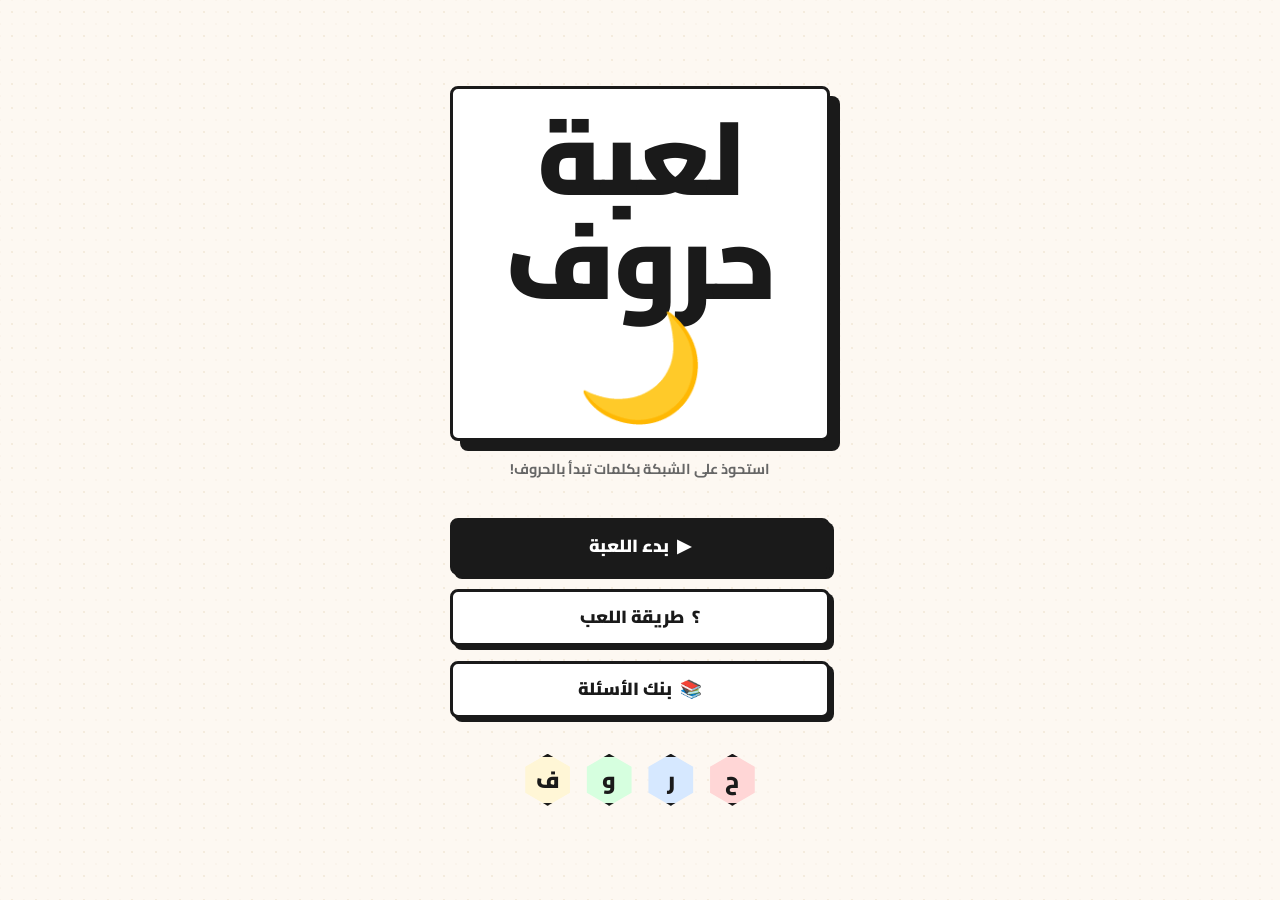
==== index.html @ b8ee198e "feat: Implement core hexagonal board game logic, UI, and styling with dynamic grid, themes, and time" ====
<!DOCTYPE html>
<html lang="ar" dir="rtl">

<head>
  <meta charset="UTF-8" />
  <meta name="viewport" content="width=device-width, initial-scale=1.0" />
  <title>لعبة حروف</title>
  <link rel="preconnect" href="https://fonts.googleapis.com" />
  <link rel="preconnect" href="https://fonts.gstatic.com" crossorigin />
  <link href="https://fonts.googleapis.com/css2?family=Cairo:wght@400;700;900&display=swap" rel="stylesheet" />
  <link rel="stylesheet" href="style.css" />
</head>

<body>

  <div id="view-menu" class="view active">
    <div class="menu-wrap">
      <div class="menu-logo-block">
        <h1 class="logo-title">لعبة<br>حروف 🌙</h1>
        <p class="logo-sub">استحوذ على الشبكة بكلمات تبدأ بالحروف!</p>
      </div>

      <nav class="menu-nav">
        <button class="btn btn--black btn--xl" onclick="showView('setup')">▶ &nbsp;بدء اللعبة</button>
        <button class="btn btn--white btn--xl" onclick="openModal('modal-howto')">؟ &nbsp;طريقة اللعب</button>
        <button class="btn btn--white btn--xl" onclick="showView('qbank')">📚 &nbsp;بنك الأسئلة</button>
      </nav>

      <div class="menu-deco" aria-hidden="true">
        <span class="deco-hex deco-hex--1">ح</span>
        <span class="deco-hex deco-hex--2">ر</span>
        <span class="deco-hex deco-hex--3">و</span>
        <span class="deco-hex deco-hex--4">ف</span>
      </div>
    </div>
  </div>

  <div id="view-setup" class="view">
    <div class="page-shell page-shell--narrow">
      <header class="page-hdr">
        <button class="btn btn--ghost btn--back" onclick="showView('menu')">← رجوع</button>
        <h2 class="page-hdr__title">إعدادات اللعبة</h2>
      </header>

      <div class="card">
        <p class="card__label">حجم الشبكة (العرض × الطول)</p>
        <div class="counter">
          <button class="counter__btn" onclick="changeGridSize(-1)">−</button>
          <output class="counter__val" id="grid-display">5 × 5</output>
          <button class="counter__btn" onclick="changeGridSize(1)">+</button>
        </div>
      </div>

      <div class="card">
        <p class="card__label">عدد الجولات</p>
        <div class="counter">
          <button class="counter__btn" onclick="changeRounds(-1)">−</button>
          <output class="counter__val" id="rounds-display">3</output>
          <button class="counter__btn" onclick="changeRounds(1)">+</button>
        </div>
      </div>

      <div class="card">
        <p class="card__label">وقت الإجابة للسؤال</p>
        <div class="timer-options">
          <button class="btn btn--white timer-btn" data-time="15" onclick="setTimer(15)">15ث</button>
          <button class="btn btn--black timer-btn selected" data-time="30" onclick="setTimer(30)">30ث</button>
          <button class="btn btn--white timer-btn" data-time="60" onclick="setTimer(60)">60ث</button>
          <button class="btn btn--white timer-btn" data-time="0" onclick="setTimer(0)">مفتوح</button>
        </div>
      </div>

      <div class="card">
        <p class="card__label">ألوان الفريقين</p>
        <div id="theme-options" class="theme-list"></div>
      </div>

      <div class="team-preview">
        <div class="team-preview__side">
          <div class="team-dot" id="prev-team1"></div>
          <span>الفريق الأول</span>
        </div>
        <span class="vs-chip">VS</span>
        <div class="team-preview__side">
          <span>الفريق الثاني</span>
          <div class="team-dot" id="prev-team2"></div>
        </div>
      </div>

      <button class="btn btn--black btn--xl btn--full" onclick="startGame()">🎮 &nbsp;بدء الجولة الأولى</button>
    </div>
  </div>

  <div id="view-board" class="view">
    <div class="topbar">
      <div class="score-block">
        <div class="score-dot" id="t1-dot"></div>
        <div class="score-info">
          <span class="score-label">الفريق الأول (أعلى/أسفل)</span>
          <span class="score-num" id="t1-score">0</span>
        </div>
      </div>

      <div class="round-center">
        <button class="btn btn--white btn--timer" id="board-timer-btn" onclick="toggleTimer()">⏱ 30ث</button>
        <span class="round-chip" id="round-badge">جولة 1 / 3</span>
        <button class="btn btn--next" id="next-round-btn" onclick="nextRound()">الجولة التالية ←</button>
      </div>

      <div class="score-block score-block--rev">
        <div class="score-info score-info--ltr">
          <span class="score-label">الفريق الثاني (يمين/يسار)</span>
          <span class="score-num" id="t2-score">0</span>
        </div>
        <div class="score-dot" id="t2-dot"></div>
      </div>
    </div>

    <div class="board-canvas">
      <svg id="hex-svg" class="hex-svg" xmlns="http://www.w3.org/2000/svg"></svg>
    </div>

    <div class="bottombar">
      <button class="btn btn--ghost btn--sm" onclick="confirmQuit()">✕ إنهاء اللعبة</button>
      <span class="neutral-chip" id="neutral-count">-- محايدة</span>
    </div>
  </div>

  <div id="view-qbank" class="view">
    <div class="page-shell">
      <header class="page-hdr">
        <button class="btn btn--ghost btn--back" onclick="showView('menu')">← رجوع</button>
        <h2 class="page-hdr__title">بنك الأسئلة</h2>
      </header>
      <div class="qbank-layout">
        <div class="letter-grid" id="letter-grid"></div>
        <div class="q-panel" id="q-panel">
          <div class="q-panel__empty">
            <span class="q-panel__icon">☝️</span>
            <p>اختر حرفًا لعرض الأسئلة</p>
          </div>
        </div>
      </div>
    </div>
  </div>

  <div id="modal-color" class="modal-backdrop" onclick="handleBackdrop(event,'modal-color')">
    <div class="modal-box modal-box--color">
      <button class="modal-close" onclick="closeModal('modal-color')">✕</button>
      <h3 class="modal-title" style="margin-bottom: 1rem;">اختر لون الخلية</h3>
      <div style="display: flex; flex-direction: column; gap: 0.8rem;">
        <button class="btn btn--full" id="btn-pick-t1"
          style="color: #fff; border: 3px solid #1A1A1A; box-shadow: 4px 4px 0px #1A1A1A;"
          onclick="setCellOwner(1)">الفريق الأول (عمودي)</button>
        <button class="btn btn--full" id="btn-pick-t2"
          style="color: #fff; border: 3px solid #1A1A1A; box-shadow: 4px 4px 0px #1A1A1A;"
          onclick="setCellOwner(2)">الفريق الثاني (أفقي)</button>
        <button class="btn btn--white btn--full" onclick="setCellOwner(0)">إلغاء التلوين (محايد)</button>
      </div>
    </div>
  </div>

  <div id="modal-howto" class="modal-backdrop" onclick="handleBackdrop(event,'modal-howto')">
    <div class="modal-box">
      <button class="modal-close" onclick="closeModal('modal-howto')">✕</button>
      <h3 class="modal-title">🎮 طريقة اللعب</h3>
      <ol class="howto-list">
        <li><span class="step-badge">١</span>
          <p>الفريق الأول يوصل الخلايا من أعلى لأسفل، والثاني من اليمين لليسار.</p>
        </li>
        <li><span class="step-badge">٢</span>
          <p>يختار الفريق خلية ويجيب على سؤال الحرف الخاص بها.</p>
        </li>
        <li><span class="step-badge">٣</span>
          <p>الإجابة الصحيحة تلوّن الخلية بلون الفريق.</p>
        </li>
        <li><span class="step-badge">٤</span>
          <p>أول فريق يكمل خطاً متصلاً يفوز بالجولة.</p>
        </li>
      </ol>
      <button class="btn btn--black btn--full" onclick="closeModal('modal-howto')">فهمت!</button>
    </div>
  </div>

  <div id="modal-win" class="modal-backdrop">
    <div class="modal-box modal-box--win">
      <h3 class="modal-title">🏁 انتهت اللعبة!</h3>
      <div id="win-content" class="win-content"></div>
      <button class="btn btn--black btn--full" onclick="closeModal('modal-win'); showView('menu')">العودة للقائمة
        الرئيسية</button>
    </div>
  </div>

  <script src="script.js"></script>
</body>

</html>
---- style.css ----
@import url('https://fonts.googleapis.com/css2?family=Cairo:wght@400;700;900&display=swap');

* {
  box-sizing: border-box;
  margin: 0;
  padding: 0;
}

:root {
  --bg: #FDF8F2;
  --ink: #1A1A1A;
  --white: #FFFFFF;
  --border: 3px solid #1A1A1A;
  --shadow: 4px 4px 0px #1A1A1A;
  --shadow-s: 3px 3px 0px #1A1A1A;
  --radius: 8px;
  --font: 'Cairo', 'Arial', sans-serif;
  --team1: #E63946;
  --team2: #4A90D9;
}

body {
  background-color: var(--bg);
  background-image: radial-gradient(circle, rgba(180, 140, 60, 0.08) 1px, transparent 1px), radial-gradient(circle, rgba(180, 140, 60, 0.04) 1px, transparent 1px);
  background-size: 24px 24px, 12px 12px;
  background-position: 0 0, 6px 6px;
  font-family: var(--font);
  color: var(--ink);
  direction: rtl;
  min-height: 100vh;
  overflow-x: hidden;
}

.view {
  display: none;
}

.view.active {
  display: flex;
  flex-direction: column;
  min-height: 100vh;
  animation: viewFadeIn 0.22s ease;
}

#view-board.active {
  height: 100vh;
  min-height: unset;
  overflow: hidden;
}

@keyframes viewFadeIn {
  from {
    opacity: 0;
    transform: translateY(10px);
  }

  to {
    opacity: 1;
    transform: translateY(0);
  }
}

#view-menu {
  align-items: center;
  justify-content: center;
  padding: 2.5rem 1.5rem 3rem;
  background-image: radial-gradient(circle, rgba(26, 26, 26, 0.12) 1.5px, transparent 1.5px);
}

.menu-wrap {
  display: flex;
  flex-direction: column;
  align-items: center;
  gap: 2.25rem;
  width: 100%;
  max-width: 380px;
}

.logo-title {
  font-size: clamp(4.5rem, 14vw, 6.5rem);
  font-weight: 900;
  line-height: 1;
  letter-spacing: -2px;
  text-align: center;
  background: var(--white);
  border: var(--border);
  box-shadow: 10px 10px 0px var(--ink);
  display: inline-block;
  padding: 0.15em 0.5em 0.2em;
  border-radius: var(--radius);
}

.logo-sub {
  margin-top: 0.9rem;
  font-size: 0.9rem;
  font-weight: 700;
  color: #666;
  text-align: center;
}

.menu-nav {
  display: flex;
  flex-direction: column;
  gap: 0.9rem;
  width: 100%;
}

.menu-deco {
  display: flex;
  gap: 0.6rem;
}

.deco-hex {
  width: 52px;
  height: 52px;
  display: flex;
  align-items: center;
  justify-content: center;
  font-size: 1.4rem;
  font-weight: 900;
  border: var(--border);
  box-shadow: var(--shadow-s);
  clip-path: polygon(50% 0%, 93% 25%, 93% 75%, 50% 100%, 7% 75%, 7% 25%);
  transition: transform 0.15s ease;
}

.deco-hex--1 {
  background: #FFD6D6;
}

.deco-hex--2 {
  background: #D6E8FF;
}

.deco-hex--3 {
  background: #D6FFDF;
}

.deco-hex--4 {
  background: #FFF6D6;
}

.btn {
  display: inline-flex;
  align-items: center;
  justify-content: center;
  gap: 0.4rem;
  font-family: var(--font);
  font-weight: 900;
  font-size: 1.05rem;
  border: var(--border);
  border-radius: var(--radius);
  padding: 0.7em 1.4em;
  cursor: pointer;
  text-align: center;
  transition: transform 0.07s ease, box-shadow 0.07s ease;
  white-space: nowrap;
  line-height: 1.3;
}

.btn:active {
  transform: translate(3px, 3px) !important;
  box-shadow: 1px 1px 0px var(--ink) !important;
}

.btn--black {
  background: var(--ink);
  color: var(--white);
  box-shadow: var(--shadow);
}

.btn--black:hover {
  transform: translate(-2px, -2px);
  box-shadow: 6px 6px 0px var(--ink);
}

.btn--white {
  background: var(--white);
  color: var(--ink);
  box-shadow: var(--shadow);
}

.btn--white:hover {
  transform: translate(-2px, -2px);
  box-shadow: 6px 6px 0px var(--ink);
}

.btn--ghost {
  background: transparent;
  color: #777;
  border-color: #ccc;
  box-shadow: none;
}

.btn--back {
  padding: 0.4em 0.85em;
  font-size: 0.9rem;
}

.btn--sm {
  font-size: 0.85rem;
  padding: 0.45em 0.9em;
}

.btn--xl {
  font-size: 1.1rem;
  padding: 0.8em 1.6em;
  width: 100%;
}

.btn--full {
  width: 100%;
}

.btn--next {
  background: var(--ink);
  color: var(--white);
  border: var(--border);
  box-shadow: var(--shadow-s);
  font-family: var(--font);
  font-weight: 900;
  font-size: 0.8rem;
  padding: 0.35em 0.85em;
  border-radius: 6px;
  cursor: pointer;
  transition: transform 0.07s ease, box-shadow 0.07s ease;
}

.btn--timer {
  font-size: 0.8rem;
  padding: 0.35em 0.85em;
  border-radius: 6px;
  box-shadow: var(--shadow-s);
  transition: background 0.3s, color 0.3s;
}

/* تأثيرات المؤقت عند اقتراب انتهاء الوقت */
@keyframes timerUrgent {
  0% {
    background: var(--team1);
    color: var(--white);
    transform: scale(1);
  }

  50% {
    background: var(--white);
    color: var(--team1);
    transform: scale(1.05);
  }

  100% {
    background: var(--team1);
    color: var(--white);
    transform: scale(1);
  }
}

.timer-urgent {
  animation: timerUrgent 0.8s infinite;
  border-color: var(--team1);
}

#view-setup {
  align-items: center;
  justify-content: center;
  padding: 2rem 1.25rem;
}

.page-shell {
  width: 100%;
  max-width: 860px;
  padding: 1.5rem;
  display: flex;
  flex-direction: column;
  gap: 1.5rem;
}

.page-shell--narrow {
  max-width: 480px;
}

.page-hdr {
  display: flex;
  align-items: center;
  gap: 0.85rem;
}

.page-hdr__title {
  font-size: 1.7rem;
  font-weight: 900;
}

.card {
  background: var(--white);
  border: var(--border);
  box-shadow: var(--shadow);
  border-radius: var(--radius);
  padding: 1.25rem 1.5rem;
  display: flex;
  flex-direction: column;
  gap: 1rem;
}

.card__label {
  font-size: 0.9rem;
  font-weight: 900;
  color: #555;
}

.counter {
  display: flex;
  align-items: center;
  justify-content: space-between;
  gap: 1rem;
}

.counter__btn {
  width: 46px;
  height: 46px;
  background: var(--bg);
  border: var(--border);
  box-shadow: var(--shadow-s);
  border-radius: var(--radius);
  font-size: 1.6rem;
  font-weight: 900;
  font-family: var(--font);
  cursor: pointer;
  display: flex;
  align-items: center;
  justify-content: center;
  transition: transform 0.07s, box-shadow 0.07s;
}

.counter__val {
  font-size: 2.2rem;
  font-weight: 900;
  text-align: center;
  border: var(--border);
  background: var(--bg);
  border-radius: 6px;
  padding: 0 0.4em;
  width: 120px;
}

.timer-options {
  display: flex;
  gap: 0.5rem;
  justify-content: space-between;
}

.timer-options .btn {
  flex: 1;
  padding: 0.5em 0;
  font-size: 0.95rem;
}

.theme-list {
  display: flex;
  flex-direction: column;
  gap: 0.6rem;
}

.theme-btn {
  display: flex;
  align-items: center;
  gap: 0.65rem;
  padding: 0.7em 1em;
  background: var(--bg);
  border: var(--border);
  box-shadow: var(--shadow-s);
  border-radius: var(--radius);
  cursor: pointer;
  font-family: var(--font);
  font-weight: 700;
  text-align: right;
  width: 100%;
  transition: transform 0.07s, box-shadow 0.07s;
}

.theme-btn.selected {
  background: var(--ink);
  color: var(--white);
  transform: none;
}

.theme-btn.selected .theme-swatch {
  border-color: rgba(255, 255, 255, 0.4);
}

.theme-swatch {
  width: 20px;
  height: 20px;
  border-radius: 50%;
  border: 2.5px solid var(--ink);
  flex-shrink: 0;
}

.theme-label {
  flex: 1;
}

.team-preview {
  display: flex;
  align-items: center;
  justify-content: center;
  gap: 1rem;
  padding: 1rem 1.25rem;
  background: var(--white);
  border: var(--border);
  box-shadow: var(--shadow);
  border-radius: var(--radius);
  font-weight: 700;
}

.team-preview__side {
  display: flex;
  align-items: center;
  gap: 0.6rem;
}

.team-dot {
  width: 30px;
  height: 30px;
  border-radius: 50%;
  border: var(--border);
  background: var(--team1);
}

.vs-chip {
  font-weight: 900;
  background: var(--ink);
  color: var(--white);
  padding: 0.2em 0.55em;
  border-radius: 6px;
}

.topbar {
  display: flex;
  align-items: center;
  justify-content: space-between;
  padding: 0.6rem 1rem;
  background: var(--white);
  border-bottom: var(--border);
  gap: 0.5rem;
  flex-shrink: 0;
}

.score-block {
  display: flex;
  align-items: center;
  gap: 0.55rem;
  flex: 1;
}

.score-block--rev {
  flex-direction: row-reverse;
}

.score-dot {
  width: 26px;
  height: 26px;
  border-radius: 50%;
  border: var(--border);
  background: var(--team1);
}

.score-info {
  display: flex;
  flex-direction: column;
  line-height: 1.1;
}

.score-info--ltr {
  align-items: flex-start;
}

.score-label {
  font-size: 0.65rem;
  font-weight: 700;
  color: #888;
  white-space: nowrap;
}

.score-num {
  font-size: 1.6rem;
  font-weight: 900;
}

.round-center {
  display: flex;
  align-items: center;
  gap: 0.5rem;
}

.round-chip {
  background: var(--ink);
  color: var(--white);
  font-weight: 900;
  font-size: 0.8rem;
  padding: 0.2em 0.85em;
  border-radius: 20px;
}

.board-canvas {
  flex: 1;
  min-height: 0;
  display: flex;
  align-items: center;
  justify-content: center;
  padding: 1.25rem;
  overflow: hidden;
}

.hex-svg {
  max-width: 100%;
  max-height: 100%;
  display: block;
  overflow: visible;
  border: 4px solid var(--ink);
  box-shadow: 10px 10px 0px var(--ink);
  border-radius: 12px;
  background: var(--white);
  object-fit: contain;
}

.bg-t1 {
  fill: var(--team1);
  transition: fill 0.3s;
}

.bg-t2 {
  fill: var(--team2);
  transition: fill 0.3s;
}

.hex-cell {
  cursor: pointer;
}

.hex-shadow {
  fill: var(--ink);
}

.hex-face {
  fill: var(--white);
  stroke: var(--ink);
  stroke-width: 3;
  transform-box: fill-box;
  transform-origin: center;
  transition: fill 0.18s ease;
}

.hex-cell:hover .hex-face {
  filter: brightness(0.88);
  opacity: 0.85;
}

.hex-text {
  font-family: 'Cairo', sans-serif;
  font-size: 22px;
  font-weight: 900;
  fill: var(--ink);
  user-select: none;
  pointer-events: none;
}

.hex-svg.game-over {
  pointer-events: none;
  opacity: 0.88;
  filter: saturate(0.55);
  transition: opacity 0.4s;
}

@keyframes winPulse {
  0% {
    opacity: 1;
    transform: scale(1);
  }

  30% {
    opacity: 0.65;
    transform: scale(1.08);
  }

  65% {
    opacity: 1;
    transform: scale(0.97);
  }

  100% {
    opacity: 1;
    transform: scale(1);
  }
}

.hex-cell.win-pulse .hex-face {
  animation: winPulse 0.65s cubic-bezier(0.36, 0.07, 0.19, 0.97) 3 forwards;
  stroke-width: 4 !important;
  transform-box: fill-box;
  transform-origin: center;
}

.bottombar {
  display: flex;
  align-items: center;
  justify-content: space-between;
  padding: 0.5rem 1rem;
  background: var(--white);
  border-top: 2px solid #ddd;
  flex-shrink: 0;
}

.neutral-chip {
  font-size: 0.82rem;
  font-weight: 700;
  color: #888;
  background: var(--bg);
  border: 2px solid #ccc;
  padding: 0.15em 0.65em;
  border-radius: 20px;
}

.modal-backdrop {
  display: none;
  position: fixed;
  inset: 0;
  background: rgba(0, 0, 0, 0.52);
  z-index: 200;
  align-items: center;
  justify-content: center;
  padding: 1.25rem;
}

.modal-backdrop.open {
  display: flex;
  animation: backdropIn 0.18s ease;
}

@keyframes backdropIn {
  from {
    opacity: 0;
  }

  to {
    opacity: 1;
  }
}

.modal-box {
  position: relative;
  background: var(--bg);
  border: var(--border);
  box-shadow: 8px 8px 0px var(--ink);
  border-radius: var(--radius);
  padding: 2rem;
  width: 100%;
  max-width: 480px;
  max-height: 90vh;
  overflow-y: auto;
  animation: modalSlide 0.22s cubic-bezier(0.22, 1, 0.36, 1);
}

@keyframes modalSlide {
  from {
    transform: translateY(24px) scale(0.96);
    opacity: 0;
  }

  to {
    transform: translateY(0) scale(1);
    opacity: 1;
  }
}

.modal-box--color {
  max-width: 340px;
  text-align: center;
}

.modal-box--win {
  text-align: center;
}

.modal-close {
  position: absolute;
  top: 0.85rem;
  left: 0.85rem;
  width: 30px;
  height: 30px;
  background: var(--white);
  border: var(--border);
  border-radius: 50%;
  cursor: pointer;
  display: flex;
  align-items: center;
  justify-content: center;
}

.modal-title {
  font-size: 1.45rem;
  font-weight: 900;
  margin-bottom: 1.25rem;
}

.howto-list {
  list-style: none;
  display: flex;
  flex-direction: column;
  gap: 0.75rem;
  margin-bottom: 1.5rem;
}

.howto-list li {
  display: flex;
  gap: 0.85rem;
  padding: 0.8rem;
  background: var(--white);
  border: 2px solid var(--ink);
  border-radius: var(--radius);
}

.step-badge {
  width: 30px;
  height: 30px;
  background: var(--ink);
  color: var(--white);
  border-radius: 50%;
  display: flex;
  align-items: center;
  justify-content: center;
  font-weight: 900;
  flex-shrink: 0;
}

.win-content {
  padding: 1.25rem 0 1.75rem;
}

.win-trophy {
  font-size: 4rem;
  margin-bottom: 0.5rem;
}

.win-team-name {
  font-size: 2rem;
  font-weight: 900;
  margin-bottom: 0.4rem;
}

@media (max-width: 600px) {
  .round-center {
    flex-direction: column-reverse;
    gap: 0.2rem;
  }

  .btn--timer {
    padding: 0.2em 0.6em;
  }
}
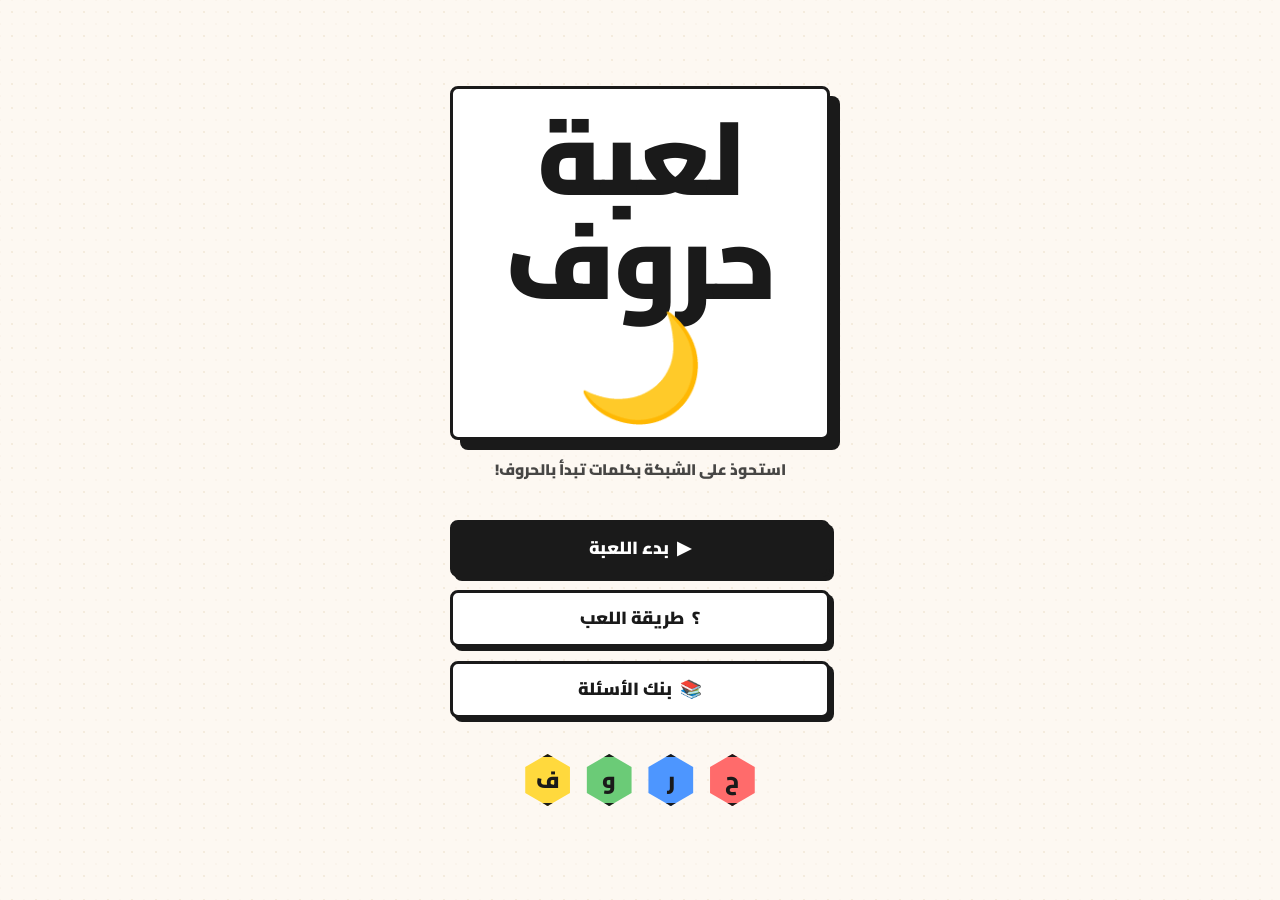
==== commit 0a41ab65: "Add animations and favicon" ====
--- a/index.html
+++ b/index.html
@@ -8,6 +8,7 @@
   <link rel="preconnect" href="https://fonts.googleapis.com" />
   <link rel="preconnect" href="https://fonts.gstatic.com" crossorigin />
   <link href="https://fonts.googleapis.com/css2?family=Cairo:wght@400;700;900&display=swap" rel="stylesheet" />
+  <link rel="icon" type="image/png" href="favicon.png" />
   <link rel="stylesheet" href="style.css" />
 </head>
 
@@ -191,6 +192,7 @@
     </div>
   </div>
 
+  <script src="questions.js"></script>
   <script src="script.js"></script>
 </body>
 
--- a/style.css
+++ b/style.css
@@ -88,21 +88,53 @@
   display: inline-block;
   padding: 0.15em 0.5em 0.2em;
   border-radius: var(--radius);
+  animation: logoPop 0.8s cubic-bezier(0.175, 0.885, 0.32, 1.275) both, logoFloat 3s ease-in-out infinite 0.8s;
+}
+
+@keyframes logoPop {
+  0% { transform: scale(0); opacity: 0; }
+  100% { transform: scale(1); opacity: 1; }
+}
+
+@keyframes logoFloat {
+  0%, 100% { transform: translateY(0); }
+  50% { transform: translateY(-10px); }
 }
 
 .logo-sub {
   margin-top: 0.9rem;
-  font-size: 0.9rem;
-  font-weight: 700;
-  color: #666;
+  font-size: 0.96rem;
+  font-weight: 900;
+  color: var(--ink);
   text-align: center;
+  opacity: 0.8;
+  animation: fadeIn 0.8s ease backwards 0.4s;
+}
+
+@keyframes fadeIn {
+  from { opacity: 0; transform: translateY(10px); }
+  to { opacity: 1; transform: translateY(0); }
 }
 
 .menu-nav {
   display: flex;
   flex-direction: column;
-  gap: 0.9rem;
+  gap: 0.85rem;
   width: 100%;
+}
+
+.menu-nav .btn {
+  opacity: 0;
+  animation: buttonEntry 0.5s cubic-bezier(0.22, 1, 0.36, 1) forwards;
+}
+
+.menu-nav .btn:nth-child(1) { animation-delay: 0.6s; }
+.menu-nav .btn:nth-child(2) { animation-delay: 0.75s; }
+.menu-nav .btn:nth-child(3) { animation-delay: 0.9s; }
+
+@keyframes buttonEntry {
+  from { opacity: 0; transform: translateX(30px); }
+  to { opacity: 1; transform: translateX(0); }
 }
 
 .menu-deco {
@@ -121,24 +153,24 @@
   border: var(--border);
   box-shadow: var(--shadow-s);
   clip-path: polygon(50% 0%, 93% 25%, 93% 75%, 50% 100%, 7% 75%, 7% 25%);
-  transition: transform 0.15s ease;
-}
-
-.deco-hex--1 {
-  background: #FFD6D6;
-}
-
-.deco-hex--2 {
-  background: #D6E8FF;
-}
-
-.deco-hex--3 {
-  background: #D6FFDF;
-}
-
-.deco-hex--4 {
-  background: #FFF6D6;
-}
+  transition: all 0.2s ease;
+  animation: hexEntry 0.6s cubic-bezier(0.175, 0.885, 0.32, 1.275) backwards;
+}
+
+.deco-hex:hover {
+  transform: scale(1.15) rotate(10deg);
+  box-shadow: 6px 6px 0px var(--ink);
+}
+
+@keyframes hexEntry {
+  from { opacity: 0; transform: scale(0.5) rotate(-45deg); }
+  to { opacity: 1; transform: scale(1) rotate(0deg); }
+}
+
+.deco-hex--1 { background: #FF6B6B; animation-delay: 1s; }
+.deco-hex--2 { background: #4D96FF; animation-delay: 1.1s; }
+.deco-hex--3 { background: #6BCB77; animation-delay: 1.2s; }
+.deco-hex--4 { background: #FFD93D; animation-delay: 1.3s; }
 
 .btn {
   display: inline-flex;
@@ -756,4 +788,133 @@
   .btn--timer {
     padding: 0.2em 0.6em;
   }
+}
+
+/* 📚 بنك الأسئلة - QBank 스타일 */
+.qbank-layout {
+  display: grid;
+  grid-template-columns: 1fr 1.5fr;
+  gap: 1.5rem;
+  height: 600px;
+  max-height: 70vh;
+}
+
+.letter-grid {
+  display: grid;
+  grid-template-columns: repeat(auto-fill, minmax(50px, 1fr));
+  gap: 0.5rem;
+  overflow-y: auto;
+  padding: 0.5rem;
+  background: var(--white);
+  border: var(--border);
+  border-radius: var(--radius);
+  box-shadow: var(--shadow-s);
+}
+
+.letter-btn {
+  aspect-ratio: 1/1;
+  display: flex;
+  align-items: center;
+  justify-content: center;
+  font-family: var(--font);
+  font-size: 1.2rem;
+  font-weight: 900;
+  background: var(--white);
+  border: var(--border);
+  border-radius: 6px;
+  cursor: pointer;
+  transition: all 0.1s ease;
+}
+
+.letter-btn:hover {
+  transform: translateY(-2px);
+  box-shadow: 2px 2px 0px var(--ink);
+}
+
+.letter-btn.selected {
+  background: var(--ink);
+  color: var(--white);
+  transform: translate(2px, 2px);
+  box-shadow: none;
+}
+
+.q-panel {
+  display: flex;
+  flex-direction: column;
+  gap: 1rem;
+  overflow-y: auto;
+  padding: 1.5rem;
+  background: var(--white);
+  border: var(--border);
+  border-radius: var(--radius);
+  box-shadow: var(--shadow);
+}
+
+.q-panel__empty {
+  flex: 1;
+  display: flex;
+  flex-direction: column;
+  align-items: center;
+  justify-content: center;
+  text-align: center;
+  color: #888;
+}
+
+.q-panel__icon { font-size: 3rem; margin-bottom: 1rem; }
+
+.q-panel__header {
+  display: flex;
+  align-items: center;
+  gap: 1rem;
+  padding-bottom: 1rem;
+  border-bottom: 2px dashed #ddd;
+}
+
+.q-letter-badge {
+  width: 50px;
+  height: 50px;
+  display: flex;
+  align-items: center;
+  justify-content: center;
+  background: var(--ink);
+  color: var(--white);
+  font-size: 1.5rem;
+  font-weight: 900;
+  border-radius: 8px;
+}
+
+.q-panel__header-text h3 { font-size: 1.25rem; font-weight: 900; }
+
+.q-list { display: flex; flex-direction: column; gap: 0.75rem; }
+
+.q-item {
+  display: flex;
+  flex-direction: column;
+  gap: 0.35rem;
+  padding: 1rem;
+  background: var(--bg);
+  border: 2px solid var(--ink);
+  border-radius: 8px;
+  transition: transform 0.1s ease;
+}
+
+.q-item:hover { transform: translateX(-4px); }
+
+.q-cat {
+  display: inline-block;
+  font-size: 0.75rem;
+  font-weight: 900;
+  background: var(--ink);
+  color: var(--white);
+  padding: 0.1em 0.5em;
+  border-radius: 4px;
+  align-self: flex-start;
+}
+
+.q-text { font-size: 1rem; font-weight: 700; line-height: 1.4; color: var(--ink); }
+.q-ans { font-size: 0.9rem; font-weight: 900; color: var(--team1); margin-top: 0.2rem; }
+
+@media (max-width: 768px) {
+  .qbank-layout { grid-template-columns: 1fr; height: auto; max-height: none; }
+  .letter-grid { height: 180px; }
 }
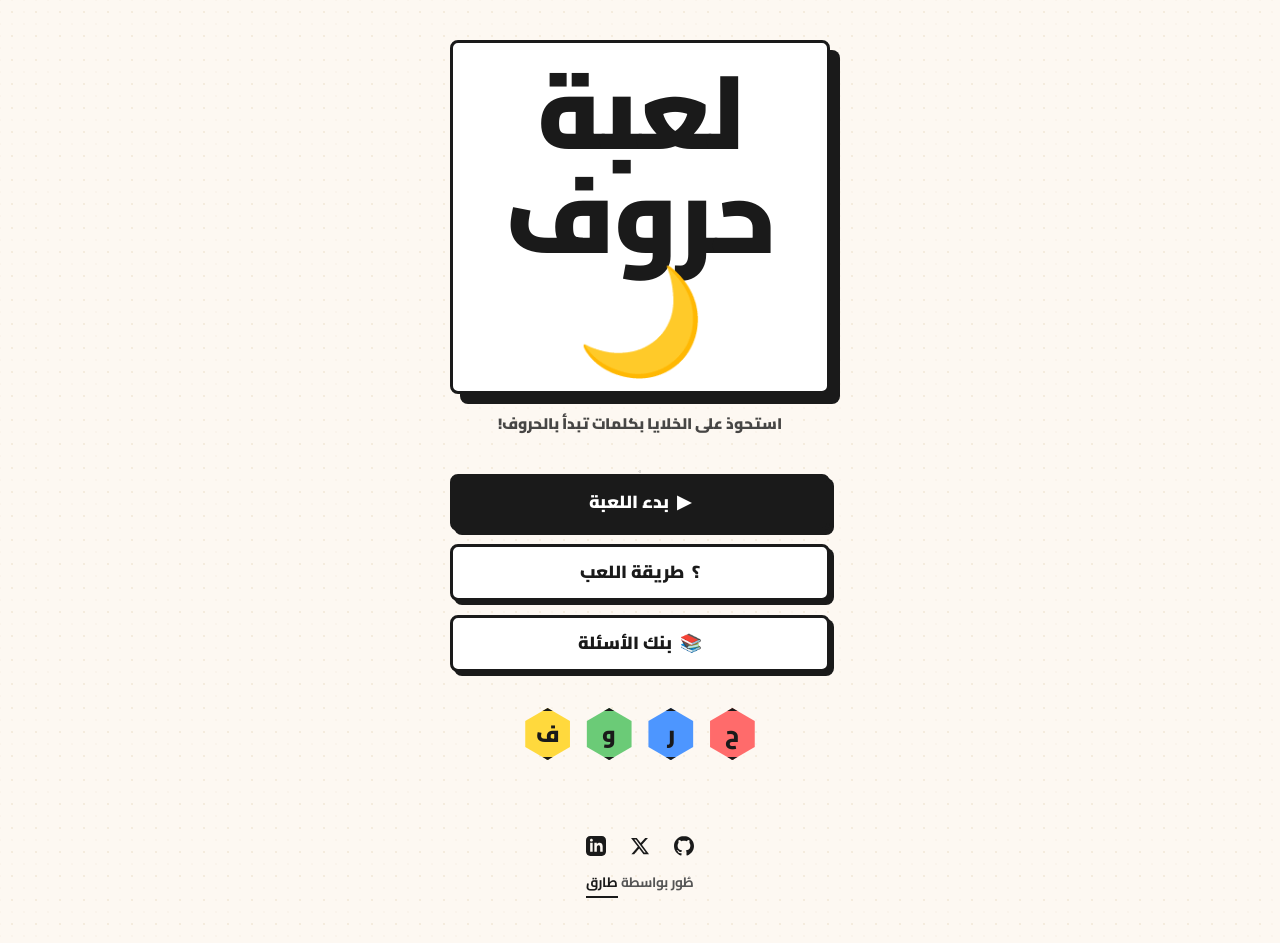
==== commit 9a37b742: "Add social footer with links" ====
--- a/index.html
+++ b/index.html
@@ -4,7 +4,15 @@
 <head>
   <meta charset="UTF-8" />
   <meta name="viewport" content="width=device-width, initial-scale=1.0" />
-  <title>لعبة حروف</title>
+  <meta name="description"
+    content="لعبة حروف التفاعلية - استمتع بتحدي أصدقائك في مسابقة ثقافية لغوية على شبكة سداسية. اختبر معلوماتك، وسيطر على اللوحة بذكائك!" />
+  <meta name="keywords" content="لعبة حروف, مسابقات ثقافية, لعبة لوحية سداسية, ألعاب عربية, تحدي حروف مجانية" />
+  <meta property="og:title" content="لعبة حروف - التحدي اللغوي الأكبر" />
+  <meta property="og:description" content="سيطر على الشبكة السداسية بذكائك اللغوي في لعبة حروف الممتعة." />
+  <meta property="og:image" content="https://tegnh.github.io/Horoof-Test_Game/favicon.png" />
+  <meta name="twitter:card" content="summary_large_image" />
+
+  <title>لعبة حروف - التحدي الثقافي</title>
   <link rel="preconnect" href="https://fonts.googleapis.com" />
   <link rel="preconnect" href="https://fonts.gstatic.com" crossorigin />
   <link href="https://fonts.googleapis.com/css2?family=Cairo:wght@400;700;900&display=swap" rel="stylesheet" />
@@ -18,7 +26,7 @@
     <div class="menu-wrap">
       <div class="menu-logo-block">
         <h1 class="logo-title">لعبة<br>حروف 🌙</h1>
-        <p class="logo-sub">استحوذ على الشبكة بكلمات تبدأ بالحروف!</p>
+        <p class="logo-sub">استحوذ على الخلايا بكلمات تبدأ بالحروف!</p>
       </div>
 
       <nav class="menu-nav">
@@ -33,6 +41,30 @@
         <span class="deco-hex deco-hex--3">و</span>
         <span class="deco-hex deco-hex--4">ف</span>
       </div>
+
+      <footer class="menu-footer">
+        <div class="footer-links">
+          <a href="https://github.com/Tegnh/" target="_blank" title="GitHub">
+            <svg viewBox="0 0 24 24" width="20" height="20" fill="currentColor">
+              <path
+                d="M12 0c-6.626 0-12 5.373-12 12 0 5.302 3.438 9.8 8.207 11.387.599.111.793-.261.793-.577v-2.234c-3.338.726-4.042-1.416-4.042-1.416-.546-1.387-1.333-1.756-1.333-1.756-1.089-.745.083-.729.083-.729 1.205.084 1.839 1.237 1.839 1.237 1.07 1.834 2.807 1.304 3.492.997.107-.775.418-1.305.762-1.604-2.665-.305-5.467-1.334-5.467-5.931 0-1.311.469-2.381 1.236-3.221-.124-.303-.535-1.524.117-3.176 0 0 1.008-.322 3.301 1.23.957-.266 1.983-.399 3.003-.404 1.02.005 2.047.138 3.006.404 2.291-1.552 3.297-1.23 3.297-1.23.653 1.653.242 2.874.118 3.176.77.84 1.235 1.911 1.235 3.221 0 4.609-2.807 5.624-5.479 5.921.43.372.823 1.102.823 2.222v3.293c0 .319.192.694.801.576 4.765-1.589 8.199-6.086 8.199-11.386 0-6.627-5.373-12-12-12z" />
+            </svg>
+          </a>
+          <a href="https://twitter.com/6ar_t" target="_blank" title="X (Twitter)">
+            <svg viewBox="0 0 24 24" width="20" height="20" fill="currentColor">
+              <path
+                d="M18.244 2.25h3.308l-7.227 8.26 8.502 11.24H16.17l-5.214-6.817L4.99 21.75H1.68l7.73-8.835L1.254 2.25H8.08l4.713 6.231zm-1.161 17.52h1.833L7.084 4.126H5.117z" />
+            </svg>
+          </a>
+          <a href="https://www.linkedin.com/in/tarig-fdl-7a6599348/" target="_blank" title="LinkedIn">
+            <svg viewBox="0 0 24 24" width="20" height="20" fill="currentColor">
+              <path
+                d="M19 0h-14c-2.761 0-5 2.239-5 5v14c0 2.761 2.239 5 5 5h14c2.762 0 5-2.239 5-5v-14c0-2.761-2.238-5-5-5zm-11 19h-3v-11h3v11zm-1.5-12.268c-.966 0-1.75-.79-1.75-1.764s.784-1.764 1.75-1.764 1.75.79 1.75 1.764-.783 1.764-1.75 1.764zm13.5 12.268h-3v-5.604c0-3.368-4-3.113-4 0v5.604h-3v-11h3v1.765c1.396-2.586 7-2.777 7 2.476v6.759z" />
+            </svg>
+          </a>
+        </div>
+        <p class="footer-copy">طُور بواسطة <span class="footer-name">طارق </span></p>
+      </footer>
     </div>
   </div>
 
--- a/style.css
+++ b/style.css
@@ -917,4 +917,45 @@
 @media (max-width: 768px) {
   .qbank-layout { grid-template-columns: 1fr; height: auto; max-height: none; }
   .letter-grid { height: 180px; }
+}
+
+/* Footer Styles */
+.menu-footer {
+  margin-top: 2.5rem;
+  display: flex;
+  flex-direction: column;
+  align-items: center;
+  gap: 0.8rem;
+  opacity: 0;
+  animation: fadeIn 0.8s ease forwards 1.5s;
+}
+
+.footer-links {
+  display: flex;
+  gap: 1.5rem;
+}
+
+.footer-links a {
+  color: var(--ink);
+  transition: all 0.3s cubic-bezier(0.175, 0.885, 0.32, 1.275);
+  display: flex;
+  align-items: center;
+  justify-content: center;
+}
+
+.footer-links a:hover {
+  transform: translateY(-5px) scale(1.2);
+  color: #2563eb;
+}
+
+.footer-copy {
+  font-size: 0.85rem;
+  font-weight: 700;
+  color: #555;
+}
+
+.footer-name {
+  color: var(--ink);
+  border-bottom: 2px solid var(--ink);
+  padding-bottom: 1px;
 }
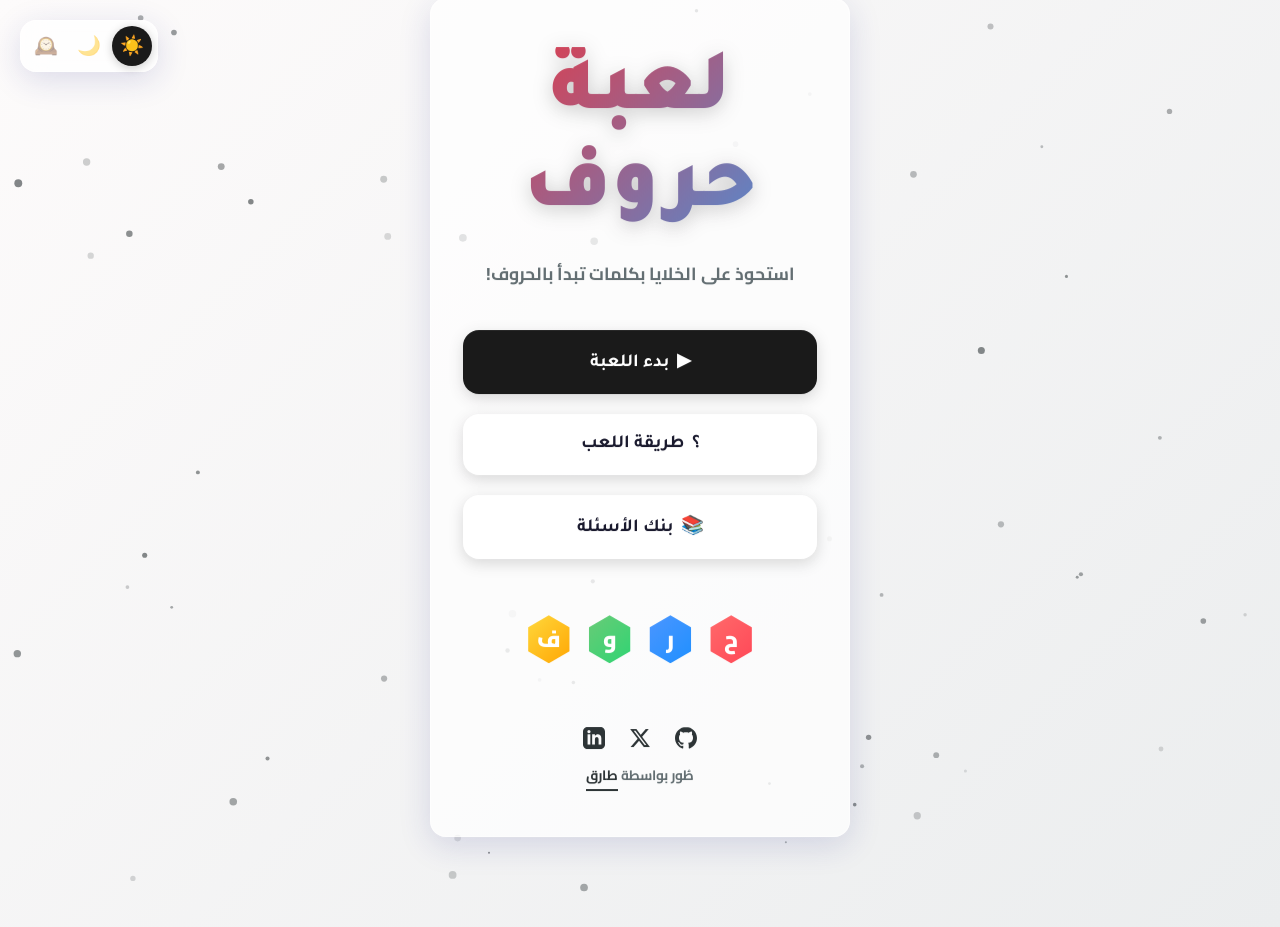
==== commit 209daee1: "Add social footer with links" ====
--- a/index.html
+++ b/index.html
@@ -11,28 +11,41 @@
   <meta property="og:description" content="سيطر على الشبكة السداسية بذكائك اللغوي في لعبة حروف الممتعة." />
   <meta property="og:image" content="https://tegnh.github.io/Horoof-Test_Game/favicon.png" />
   <meta name="twitter:card" content="summary_large_image" />
+  <meta name="google-site-verification" content="0-ZQlxtu8PsYnFYbnDg7mthqCDe7MfzNjgMwHz2KnBo" />
 
   <title>لعبة حروف - التحدي الثقافي</title>
   <link rel="preconnect" href="https://fonts.googleapis.com" />
   <link rel="preconnect" href="https://fonts.gstatic.com" crossorigin />
-  <link href="https://fonts.googleapis.com/css2?family=Cairo:wght@400;700;900&display=swap" rel="stylesheet" />
+  <link href="https://fonts.googleapis.com/css2?family=Cairo:wght@400;700;900&family=Tajawal:wght@700;900&display=swap"
+    rel="stylesheet" />
   <link rel="icon" type="image/png" href="favicon.png" />
   <link rel="stylesheet" href="style.css" />
 </head>
 
 <body>
 
+  <!-- Particle Background -->
+  <canvas id="bg-canvas"></canvas>
+
+  <div class="theme-switch-group glass-panel">
+    <button onclick="setThemeMode('light')" class="theme-btn-icon" id="btn-theme-light"
+      title="الوضع النهاري">☀️</button>
+    <button onclick="setThemeMode('dark')" class="theme-btn-icon" id="btn-theme-dark" title="الوضع الليلي">🌙</button>
+    <button onclick="setThemeMode('classic')" class="theme-btn-icon" id="btn-theme-classic"
+      title="الوضع الكلاسيكي (القديم)">🕰️</button>
+  </div>
+
   <div id="view-menu" class="view active">
-    <div class="menu-wrap">
+    <div class="menu-wrap glass-panel">
       <div class="menu-logo-block">
-        <h1 class="logo-title">لعبة<br>حروف 🌙</h1>
+        <h1 class="logo-title">لعبة<br>حروف</h1>
         <p class="logo-sub">استحوذ على الخلايا بكلمات تبدأ بالحروف!</p>
       </div>
 
       <nav class="menu-nav">
-        <button class="btn btn--black btn--xl" onclick="showView('setup')">▶ &nbsp;بدء اللعبة</button>
-        <button class="btn btn--white btn--xl" onclick="openModal('modal-howto')">؟ &nbsp;طريقة اللعب</button>
-        <button class="btn btn--white btn--xl" onclick="showView('qbank')">📚 &nbsp;بنك الأسئلة</button>
+        <button class="btn btn--primary btn--xl" onclick="showView('setup')">▶ &nbsp;بدء اللعبة</button>
+        <button class="btn btn--secondary btn--xl" onclick="openModal('modal-howto')">؟ &nbsp;طريقة اللعب</button>
+        <button class="btn btn--secondary btn--xl" onclick="showView('qbank')">📚 &nbsp;بنك الأسئلة</button>
       </nav>
 
       <div class="menu-deco" aria-hidden="true">
@@ -45,19 +58,19 @@
       <footer class="menu-footer">
         <div class="footer-links">
           <a href="https://github.com/Tegnh/" target="_blank" title="GitHub">
-            <svg viewBox="0 0 24 24" width="20" height="20" fill="currentColor">
+            <svg viewBox="0 0 24 24" width="22" height="22" fill="currentColor">
               <path
                 d="M12 0c-6.626 0-12 5.373-12 12 0 5.302 3.438 9.8 8.207 11.387.599.111.793-.261.793-.577v-2.234c-3.338.726-4.042-1.416-4.042-1.416-.546-1.387-1.333-1.756-1.333-1.756-1.089-.745.083-.729.083-.729 1.205.084 1.839 1.237 1.839 1.237 1.07 1.834 2.807 1.304 3.492.997.107-.775.418-1.305.762-1.604-2.665-.305-5.467-1.334-5.467-5.931 0-1.311.469-2.381 1.236-3.221-.124-.303-.535-1.524.117-3.176 0 0 1.008-.322 3.301 1.23.957-.266 1.983-.399 3.003-.404 1.02.005 2.047.138 3.006.404 2.291-1.552 3.297-1.23 3.297-1.23.653 1.653.242 2.874.118 3.176.77.84 1.235 1.911 1.235 3.221 0 4.609-2.807 5.624-5.479 5.921.43.372.823 1.102.823 2.222v3.293c0 .319.192.694.801.576 4.765-1.589 8.199-6.086 8.199-11.386 0-6.627-5.373-12-12-12z" />
             </svg>
           </a>
           <a href="https://twitter.com/6ar_t" target="_blank" title="X (Twitter)">
-            <svg viewBox="0 0 24 24" width="20" height="20" fill="currentColor">
+            <svg viewBox="0 0 24 24" width="22" height="22" fill="currentColor">
               <path
                 d="M18.244 2.25h3.308l-7.227 8.26 8.502 11.24H16.17l-5.214-6.817L4.99 21.75H1.68l7.73-8.835L1.254 2.25H8.08l4.713 6.231zm-1.161 17.52h1.833L7.084 4.126H5.117z" />
             </svg>
           </a>
           <a href="https://www.linkedin.com/in/tarig-fdl-7a6599348/" target="_blank" title="LinkedIn">
-            <svg viewBox="0 0 24 24" width="20" height="20" fill="currentColor">
+            <svg viewBox="0 0 24 24" width="22" height="22" fill="currentColor">
               <path
                 d="M19 0h-14c-2.761 0-5 2.239-5 5v14c0 2.761 2.239 5 5 5h14c2.762 0 5-2.239 5-5v-14c0-2.761-2.238-5-5-5zm-11 19h-3v-11h3v11zm-1.5-12.268c-.966 0-1.75-.79-1.75-1.764s.784-1.764 1.75-1.764 1.75.79 1.75 1.764-.783 1.764-1.75 1.764zm13.5 12.268h-3v-5.604c0-3.368-4-3.113-4 0v5.604h-3v-11h3v1.765c1.396-2.586 7-2.777 7 2.476v6.759z" />
             </svg>
@@ -70,12 +83,12 @@
 
   <div id="view-setup" class="view">
     <div class="page-shell page-shell--narrow">
-      <header class="page-hdr">
+      <header class="page-hdr glass-panel">
         <button class="btn btn--ghost btn--back" onclick="showView('menu')">← رجوع</button>
         <h2 class="page-hdr__title">إعدادات اللعبة</h2>
       </header>
 
-      <div class="card">
+      <div class="card glass-panel">
         <p class="card__label">حجم الشبكة (العرض × الطول)</p>
         <div class="counter">
           <button class="counter__btn" onclick="changeGridSize(-1)">−</button>
@@ -84,7 +97,7 @@
         </div>
       </div>
 
-      <div class="card">
+      <div class="card glass-panel">
         <p class="card__label">عدد الجولات</p>
         <div class="counter">
           <button class="counter__btn" onclick="changeRounds(-1)">−</button>
@@ -93,22 +106,22 @@
         </div>
       </div>
 
-      <div class="card">
+      <div class="card glass-panel">
         <p class="card__label">وقت الإجابة للسؤال</p>
         <div class="timer-options">
-          <button class="btn btn--white timer-btn" data-time="15" onclick="setTimer(15)">15ث</button>
-          <button class="btn btn--black timer-btn selected" data-time="30" onclick="setTimer(30)">30ث</button>
-          <button class="btn btn--white timer-btn" data-time="60" onclick="setTimer(60)">60ث</button>
-          <button class="btn btn--white timer-btn" data-time="0" onclick="setTimer(0)">مفتوح</button>
-        </div>
-      </div>
-
-      <div class="card">
+          <button class="btn btn--secondary timer-btn" data-time="15" onclick="setTimer(15)">15ث</button>
+          <button class="btn btn--primary timer-btn selected" data-time="30" onclick="setTimer(30)">30ث</button>
+          <button class="btn btn--secondary timer-btn" data-time="60" onclick="setTimer(60)">60ث</button>
+          <button class="btn btn--secondary timer-btn" data-time="0" onclick="setTimer(0)">مفتوح</button>
+        </div>
+      </div>
+
+      <div class="card glass-panel">
         <p class="card__label">ألوان الفريقين</p>
         <div id="theme-options" class="theme-list"></div>
       </div>
 
-      <div class="team-preview">
+      <div class="team-preview glass-panel">
         <div class="team-preview__side">
           <div class="team-dot" id="prev-team1"></div>
           <span>الفريق الأول</span>
@@ -120,12 +133,13 @@
         </div>
       </div>
 
-      <button class="btn btn--black btn--xl btn--full" onclick="startGame()">🎮 &nbsp;بدء الجولة الأولى</button>
+      <button class="btn btn--primary btn--xl btn--full setup-start-btn" onclick="startGame()">🎮 &nbsp;بدء الجولة
+        الأولى</button>
     </div>
   </div>
 
   <div id="view-board" class="view">
-    <div class="topbar">
+    <div class="topbar glass-panel-flat">
       <div class="score-block">
         <div class="score-dot" id="t1-dot"></div>
         <div class="score-info">
@@ -135,7 +149,7 @@
       </div>
 
       <div class="round-center">
-        <button class="btn btn--white btn--timer" id="board-timer-btn" onclick="toggleTimer()">⏱ 30ث</button>
+        <button class="btn btn--secondary btn--timer" id="board-timer-btn" onclick="toggleTimer()">⏱ 30ث</button>
         <span class="round-chip" id="round-badge">جولة 1 / 3</span>
         <button class="btn btn--next" id="next-round-btn" onclick="nextRound()">الجولة التالية ←</button>
       </div>
@@ -150,10 +164,18 @@
     </div>
 
     <div class="board-canvas">
-      <svg id="hex-svg" class="hex-svg" xmlns="http://www.w3.org/2000/svg"></svg>
-    </div>
-
-    <div class="bottombar">
+      <svg id="hex-svg" class="hex-svg" xmlns="http://www.w3.org/2000/svg">
+        <!-- Filters for SVG glow effects -->
+        <defs>
+          <filter id="glow" x="-20%" y="-20%" width="140%" height="140%">
+            <feGaussianBlur stdDeviation="3" result="blur" />
+            <feComposite in="SourceGraphic" in2="blur" operator="over" />
+          </filter>
+        </defs>
+      </svg>
+    </div>
+
+    <div class="bottombar glass-panel-flat">
       <button class="btn btn--ghost btn--sm" onclick="confirmQuit()">✕ إنهاء اللعبة</button>
       <span class="neutral-chip" id="neutral-count">-- محايدة</span>
     </div>
@@ -161,13 +183,13 @@
 
   <div id="view-qbank" class="view">
     <div class="page-shell">
-      <header class="page-hdr">
+      <header class="page-hdr glass-panel">
         <button class="btn btn--ghost btn--back" onclick="showView('menu')">← رجوع</button>
         <h2 class="page-hdr__title">بنك الأسئلة</h2>
       </header>
       <div class="qbank-layout">
-        <div class="letter-grid" id="letter-grid"></div>
-        <div class="q-panel" id="q-panel">
+        <div class="letter-grid glass-panel" id="letter-grid"></div>
+        <div class="q-panel glass-panel" id="q-panel">
           <div class="q-panel__empty">
             <span class="q-panel__icon">☝️</span>
             <p>اختر حرفًا لعرض الأسئلة</p>
@@ -178,23 +200,21 @@
   </div>
 
   <div id="modal-color" class="modal-backdrop" onclick="handleBackdrop(event,'modal-color')">
-    <div class="modal-box modal-box--color">
+    <div class="modal-box modal-box--color glass-panel">
       <button class="modal-close" onclick="closeModal('modal-color')">✕</button>
       <h3 class="modal-title" style="margin-bottom: 1rem;">اختر لون الخلية</h3>
       <div style="display: flex; flex-direction: column; gap: 0.8rem;">
-        <button class="btn btn--full" id="btn-pick-t1"
-          style="color: #fff; border: 3px solid #1A1A1A; box-shadow: 4px 4px 0px #1A1A1A;"
-          onclick="setCellOwner(1)">الفريق الأول (عمودي)</button>
-        <button class="btn btn--full" id="btn-pick-t2"
-          style="color: #fff; border: 3px solid #1A1A1A; box-shadow: 4px 4px 0px #1A1A1A;"
-          onclick="setCellOwner(2)">الفريق الثاني (أفقي)</button>
-        <button class="btn btn--white btn--full" onclick="setCellOwner(0)">إلغاء التلوين (محايد)</button>
+        <button class="btn btn--full text-shadow" id="btn-pick-t1" onclick="setCellOwner(1)">الفريق الأول
+          (عمودي)</button>
+        <button class="btn btn--full text-shadow" id="btn-pick-t2" onclick="setCellOwner(2)">الفريق الثاني
+          (أفقي)</button>
+        <button class="btn btn--secondary btn--full" onclick="setCellOwner(0)">إلغاء التلوين (محايد)</button>
       </div>
     </div>
   </div>
 
   <div id="modal-howto" class="modal-backdrop" onclick="handleBackdrop(event,'modal-howto')">
-    <div class="modal-box">
+    <div class="modal-box glass-panel">
       <button class="modal-close" onclick="closeModal('modal-howto')">✕</button>
       <h3 class="modal-title">🎮 طريقة اللعب</h3>
       <ol class="howto-list">
@@ -211,16 +231,15 @@
           <p>أول فريق يكمل خطاً متصلاً يفوز بالجولة.</p>
         </li>
       </ol>
-      <button class="btn btn--black btn--full" onclick="closeModal('modal-howto')">فهمت!</button>
+      <button class="btn btn--primary btn--full" onclick="closeModal('modal-howto')">فهمت!</button>
     </div>
   </div>
 
   <div id="modal-win" class="modal-backdrop">
-    <div class="modal-box modal-box--win">
+    <div class="modal-box modal-box--win glass-panel">
       <h3 class="modal-title">🏁 انتهت اللعبة!</h3>
       <div id="win-content" class="win-content"></div>
-      <button class="btn btn--black btn--full" onclick="closeModal('modal-win'); showView('menu')">العودة للقائمة
-        الرئيسية</button>
+      <!-- Action button injected via JS -->
     </div>
   </div>
 
--- a/style.css
+++ b/style.css
@@ -1,961 +1,1481 @@
-@import url('https://fonts.googleapis.com/css2?family=Cairo:wght@400;700;900&display=swap');
+@import url('https://fonts.googleapis.com/css2?family=Cairo:wght@400;700;900&family=Tajawal:wght@700;900&display=swap');
 
 * {
-  box-sizing: border-box;
-  margin: 0;
-  padding: 0;
+    box-sizing: border-box;
+    margin: 0;
+    padding: 0;
+    -webkit-tap-highlight-color: transparent;
 }
 
 :root {
-  --bg: #FDF8F2;
-  --ink: #1A1A1A;
-  --white: #FFFFFF;
-  --border: 3px solid #1A1A1A;
-  --shadow: 4px 4px 0px #1A1A1A;
-  --shadow-s: 3px 3px 0px #1A1A1A;
-  --radius: 8px;
-  --font: 'Cairo', 'Arial', sans-serif;
-  --team1: #E63946;
-  --team2: #4A90D9;
+    /* LIGHT MODE (Default) */
+    --bg-color: #fdfbfb;
+    --bg-image: linear-gradient(135deg, #fdfbfb 0%, #ebedee 100%);
+    --bg-size: auto;
+    --bg-position: 0 0;
+
+    --surface: rgba(255, 255, 255, 0.7);
+    --surface-border: rgba(255, 255, 255, 0.5);
+    --border-width: 1px;
+
+    --ink: #1a1a2e;
+    --text-main: #2d3436;
+    --text-muted: #636e72;
+    --text-inverse: #ffffff;
+
+    --shadow-color: rgba(31, 38, 135, 0.15);
+    --glass-blur: blur(12px);
+    --box-shadow: 0 8px 32px var(--shadow-color);
+
+    --primary: #1A1A1A;
+    --primary-hover: #333333;
+    --secondary: #ffffff;
+    --secondary-hover: #f1f2f6;
+    --btn-text-primary: #ffffff;
+    --btn-text-secondary: #1a1a2e;
+    --btn-shadow: 0 4px 15px rgba(0, 0, 0, 0.15);
+    --btn-hover-transform: translateY(-2px);
+    --btn-hover-shadow: 0 8px 25px rgba(0, 0, 0, 0.2);
+
+    --hex-stroke: rgba(45, 52, 54, 0.8);
+    --hex-stroke-w: 2.5px;
+    --hex-fill: rgba(255, 255, 255, 0.5);
+    --hex-text: #2d3436;
+
+    --team1: #e84393;
+    --team2: #0984e3;
+
+    --font-heading: 'Tajawal', 'Cairo', sans-serif;
+    --font-body: 'Cairo', sans-serif;
+    --radius: 16px;
+    --transition: all 0.3s cubic-bezier(0.25, 0.8, 0.25, 1);
+}
+
+[data-theme="dark"] {
+    --bg-color: #0f2027;
+    --bg-image: linear-gradient(135deg, #0f2027 0%, #203a43 50%, #2c5364 100%);
+
+    --surface: rgba(16, 24, 32, 0.45);
+    --surface-border: rgba(255, 255, 255, 0.1);
+
+    --ink: #f1f2f6;
+    --text-main: #f1f2f6;
+    --text-muted: #bdc3c7;
+    --text-inverse: #1a1a2e;
+
+    --shadow-color: rgba(0, 0, 0, 0.5);
+
+    --primary: rgba(255, 255, 255, 0.1);
+    --primary-hover: rgba(255, 255, 255, 0.2);
+    --secondary: rgba(0, 0, 0, 0.3);
+    --secondary-hover: rgba(0, 0, 0, 0.5);
+    --btn-text-primary: #ffffff;
+    --btn-text-secondary: #f1f2f6;
+    --btn-shadow: 0 4px 15px rgba(0, 0, 0, 0.3);
+
+    --hex-stroke: rgba(255, 255, 255, 0.3);
+    --hex-fill: rgba(16, 24, 32, 0.4);
+    --hex-text: #ffffff;
+
+    --team1: #ff7675;
+    --team2: #74b9ff;
+}
+
+[data-theme="classic"] {
+    --bg-color: #FDF8F2;
+    --bg-image: radial-gradient(circle, rgba(180, 140, 60, 0.08) 1px, transparent 1px), radial-gradient(circle, rgba(180, 140, 60, 0.04) 1px, transparent 1px);
+    --bg-size: 24px 24px, 12px 12px;
+    --bg-position: 0 0, 6px 6px;
+
+    --surface: #ffffff;
+    --surface-border: #1a1a1a;
+    --border-width: 3px;
+
+    --ink: #1a1a1a;
+    --text-main: #1a1a1a;
+    --text-muted: #555;
+    --text-inverse: #ffffff;
+
+    --shadow-color: transparent;
+    --glass-blur: blur(0px);
+    --box-shadow: 4px 4px 0px #1a1a1a;
+
+    --primary: #1A1A1A;
+    --primary-hover: #1A1A1A;
+    --secondary: #ffffff;
+    --secondary-hover: #ffffff;
+    --btn-text-primary: #ffffff;
+    --btn-text-secondary: #1a1a1a;
+    --btn-shadow: 4px 4px 0px #1A1A1A;
+    --btn-hover-transform: translate(-2px, -2px);
+    --btn-hover-shadow: 6px 6px 0px #1a1a1a;
+
+    --hex-stroke: #1a1a1a;
+    --hex-stroke-w: 3px;
+    --hex-fill: #ffffff;
+    --hex-text: #1a1a1a;
+
+    --team1: #E63946;
+    --team2: #4A90D9;
+
+    --font-heading: 'Cairo', sans-serif;
+    --font-body: 'Cairo', sans-serif;
+    --radius: 8px;
 }
 
 body {
-  background-color: var(--bg);
-  background-image: radial-gradient(circle, rgba(180, 140, 60, 0.08) 1px, transparent 1px), radial-gradient(circle, rgba(180, 140, 60, 0.04) 1px, transparent 1px);
-  background-size: 24px 24px, 12px 12px;
-  background-position: 0 0, 6px 6px;
-  font-family: var(--font);
-  color: var(--ink);
-  direction: rtl;
-  min-height: 100vh;
-  overflow-x: hidden;
-}
-
+    background-color: var(--bg-color);
+    background-image: var(--bg-image);
+    background-size: var(--bg-size);
+    background-position: var(--bg-position);
+    color: var(--text-main);
+    font-family: var(--font-body);
+    direction: rtl;
+    min-height: 100vh;
+    overflow-x: hidden;
+    position: relative;
+    transition: background-color 0.5s ease;
+}
+
+/* 🎨 Particles Background */
+#bg-canvas {
+    position: fixed;
+    top: 0;
+    left: 0;
+    width: 100vw;
+    height: 100vh;
+    z-index: -1;
+    pointer-events: none;
+}
+
+/* 🌙 Theme Switch Group */
+.theme-switch-group {
+    position: fixed;
+    top: 20px;
+    left: 20px;
+    display: flex;
+    gap: 0.2rem;
+    padding: 0.3rem;
+    border-radius: 30px;
+    z-index: 1000;
+    align-items: center;
+}
+
+[data-theme="classic"] .theme-switch-group {
+    border-radius: 8px;
+}
+
+.theme-btn-icon {
+    width: 40px;
+    height: 40px;
+    border-radius: 50%;
+    border: none;
+    background: transparent;
+    font-size: 1.2rem;
+    cursor: pointer;
+    display: flex;
+    align-items: center;
+    justify-content: center;
+    transition: var(--transition);
+    opacity: 0.5;
+}
+
+[data-theme="classic"] .theme-btn-icon {
+    border-radius: 6px;
+}
+
+.theme-btn-icon:hover {
+    opacity: 0.8;
+    transform: scale(1.1);
+}
+
+.theme-btn-icon.active {
+    opacity: 1;
+    background: var(--primary);
+    color: var(--btn-text-primary);
+    box-shadow: 0 2px 10px rgba(0, 0, 0, 0.2);
+}
+
+[data-theme="classic"] .theme-btn-icon.active {
+    border: 2px solid #1a1a1a;
+    box-shadow: 2px 2px 0px #1a1a1a;
+}
+
+/* ✨ Glassmorphism Panels */
+.glass-panel {
+    background: var(--surface);
+    backdrop-filter: var(--glass-blur);
+    -webkit-backdrop-filter: var(--glass-blur);
+    border: var(--border-width) solid var(--surface-border);
+    box-shadow: var(--box-shadow);
+    border-radius: var(--radius);
+}
+
+.glass-panel-flat {
+    background: var(--surface);
+    backdrop-filter: var(--glass-blur);
+    -webkit-backdrop-filter: var(--glass-blur);
+    border-bottom: var(--border-width) solid var(--surface-border);
+    border-top: var(--border-width) solid var(--surface-border);
+}
+
+/* 📱 View Management */
 .view {
-  display: none;
+    display: none;
+    opacity: 0;
 }
 
 .view.active {
-  display: flex;
-  flex-direction: column;
-  min-height: 100vh;
-  animation: viewFadeIn 0.22s ease;
+    display: flex;
+    flex-direction: column;
+    min-height: 100vh;
+    animation: viewFadeIn 0.4s ease forwards;
 }
 
 #view-board.active {
-  height: 100vh;
-  min-height: unset;
-  overflow: hidden;
+    height: 100vh;
+    min-height: unset;
+    overflow: hidden;
 }
 
 @keyframes viewFadeIn {
-  from {
-    opacity: 0;
-    transform: translateY(10px);
-  }
-
-  to {
+    from {
+        opacity: 0;
+        transform: translateY(20px);
+    }
+
+    to {
+        opacity: 1;
+        transform: translateY(0);
+    }
+}
+
+/* 🏠 Main Menu */
+#view-menu {
+    align-items: center;
+    justify-content: center;
+    padding: 2.5rem 1.5rem 3rem;
+}
+
+.menu-wrap {
+    display: flex;
+    flex-direction: column;
+    align-items: center;
+    gap: 2.5rem;
+    width: 100%;
+    max-width: 420px;
+    padding: 3rem 2rem;
+    transform: translateY(-5%);
+}
+
+.logo-title {
+    font-family: var(--font-heading);
+    font-size: clamp(4rem, 12vw, 5.5rem);
+    font-weight: 900;
+    line-height: 1.1;
+    text-align: center;
+    background: linear-gradient(135deg, var(--team1) 0%, var(--team2) 100%);
+    -webkit-background-clip: text;
+    -webkit-text-fill-color: transparent;
+    filter: drop-shadow(0 4px 10px rgba(0, 0, 0, 0.2));
+    animation: logoFloat 4s ease-in-out infinite;
+}
+
+[data-theme="classic"] .logo-title {
+    background: var(--surface);
+    -webkit-background-clip: initial;
+    -webkit-text-fill-color: initial;
+    filter: none;
+    border: var(--border-width) solid var(--surface-border);
+    box-shadow: 8px 8px 0px var(--shadow-color);
+    display: inline-block;
+    padding: 0.15em 0.5em 0.2em;
+    border-radius: var(--radius);
+}
+
+@keyframes logoFloat {
+
+    0%,
+    100% {
+        transform: translateY(0);
+    }
+
+    50% {
+        transform: translateY(-12px);
+    }
+}
+
+.logo-sub {
+    margin-top: 1rem;
+    font-size: 1.1rem;
+    font-weight: 700;
+    color: var(--text-muted);
+    text-align: center;
+}
+
+.menu-nav {
+    display: flex;
+    flex-direction: column;
+    gap: 1.2rem;
+    width: 100%;
+}
+
+.menu-deco {
+    display: flex;
+    gap: 0.8rem;
+    margin-top: 1rem;
+}
+
+.deco-hex {
+    width: 48px;
+    height: 48px;
+    display: flex;
+    align-items: center;
+    justify-content: center;
+    font-size: 1.4rem;
+    font-weight: 900;
+    color: #fff;
+    clip-path: polygon(50% 0%, 93% 25%, 93% 75%, 50% 100%, 7% 75%, 7% 25%);
+    transition: var(--transition);
+    animation: floatHex 3s ease-in-out infinite alternate;
+}
+
+[data-theme="classic"] .deco-hex {
+    border: var(--border-width) solid var(--surface-border);
+    box-shadow: 3px 3px 0px var(--shadow-color);
+}
+
+.deco-hex:hover {
+    transform: scale(1.2) rotate(15deg);
+    filter: brightness(1.2);
+}
+
+@keyframes floatHex {
+    0% {
+        transform: translateY(0px) rotate(0deg);
+    }
+
+    100% {
+        transform: translateY(-8px) rotate(5deg);
+    }
+}
+
+.deco-hex--1 {
+    background: linear-gradient(135deg, #FF6B6B, #ff4757);
+    animation-delay: 0s;
+}
+
+.deco-hex--2 {
+    background: linear-gradient(135deg, #4D96FF, #1e90ff);
+    animation-delay: 0.2s;
+}
+
+.deco-hex--3 {
+    background: linear-gradient(135deg, #6BCB77, #2ed573);
+    animation-delay: 0.4s;
+}
+
+.deco-hex--4 {
+    background: linear-gradient(135deg, #FFD93D, #ffa502);
+    animation-delay: 0.6s;
+}
+
+[data-theme="classic"] .deco-hex--1 {
+    background: #FF6B6B;
+}
+
+[data-theme="classic"] .deco-hex--2 {
+    background: #4D96FF;
+}
+
+[data-theme="classic"] .deco-hex--3 {
+    background: #6BCB77;
+}
+
+[data-theme="classic"] .deco-hex--4 {
+    background: #FFD93D;
+}
+
+/* 🖱️ Buttons */
+.btn {
+    display: inline-flex;
+    align-items: center;
+    justify-content: center;
+    gap: 0.6rem;
+    font-family: var(--font-heading);
+    font-weight: 700;
+    font-size: 1.1rem;
+    border: var(--border-width) solid transparent;
+    border-radius: var(--radius);
+    padding: 0.9em 1.6em;
+    cursor: pointer;
+    transition: var(--transition);
+    white-space: nowrap;
+}
+
+[data-theme="classic"] .btn {
+    border-color: var(--surface-border);
+}
+
+.btn:active {
+    transform: scale(0.96);
+}
+
+.btn--primary {
+    background: var(--primary);
+    color: var(--btn-text-primary);
+    box-shadow: var(--btn-shadow);
+}
+
+[data-theme="dark"] .btn--primary {
+    border-color: var(--surface-border);
+}
+
+.btn--primary:hover {
+    background: var(--primary-hover);
+    transform: var(--btn-hover-transform);
+    box-shadow: var(--btn-hover-shadow);
+}
+
+.btn--secondary {
+    background: var(--secondary);
+    color: var(--btn-text-secondary);
+    border-color: var(--surface-border);
+    box-shadow: var(--btn-shadow);
+}
+
+.btn--secondary:hover {
+    background: var(--secondary-hover);
+    transform: var(--btn-hover-transform);
+    box-shadow: var(--btn-hover-shadow);
+}
+
+.btn--ghost {
+    background: transparent;
+    color: var(--text-muted);
+    box-shadow: none !important;
+    border-color: transparent !important;
+}
+
+.btn--ghost:hover {
+    color: var(--text-main);
+    background: rgba(100, 100, 100, 0.1);
+}
+
+[data-theme="classic"] .btn--ghost {
+    border-color: #ccc !important;
+}
+
+.btn--full {
+    width: 100%;
+}
+
+.btn--xl {
+    font-size: 1.15rem;
+    padding: 1em 1.5em;
+}
+
+.btn--sm {
+    font-size: 0.9rem;
+    padding: 0.5em 1em;
+}
+
+.btn--next {
+    background: linear-gradient(135deg, var(--team1), var(--team2));
+    color: #fff;
+    border-radius: 30px;
+    font-size: 0.9rem;
+    padding: 0.5em 1.2em;
+    border: var(--border-width) solid var(--surface-border);
+}
+
+[data-theme="classic"] .btn--next {
+    background: var(--ink);
+    color: var(--text-inverse);
+    border-radius: 6px;
+}
+
+.btn--timer {
+    border-radius: 30px;
+    font-weight: 900;
+}
+
+[data-theme="classic"] .btn--timer {
+    border-radius: 6px;
+}
+
+.timer-urgent {
+    animation: pulseTimer 0.8s infinite;
+    background: #ff4757 !important;
+    color: #fff !important;
+}
+
+[data-theme="classic"] .timer-urgent {
+    border-color: #ff4757;
+}
+
+@keyframes pulseTimer {
+
+    0%,
+    100% {
+        transform: scale(1);
+        box-shadow: 0 0 0 rgba(255, 71, 87, 0);
+    }
+
+    50% {
+        transform: scale(1.05);
+        box-shadow: 0 0 15px rgba(255, 71, 87, 0.6);
+    }
+}
+
+/* ⚙️ Setup View */
+#view-setup {
+    padding: 3rem 1.25rem;
+    align-items: center;
+}
+
+.page-shell {
+    width: 100%;
+    max-width: 900px;
+    display: flex;
+    flex-direction: column;
+    gap: 1.5rem;
+}
+
+.page-shell--narrow {
+    max-width: 500px;
+}
+
+.page-hdr {
+    display: flex;
+    align-items: center;
+    gap: 1rem;
+    padding: 1rem 1.5rem;
+    margin-bottom: 0.5rem;
+}
+
+.page-hdr__title {
+    font-family: var(--font-heading);
+    font-size: 1.6rem;
+    font-weight: 900;
+    color: var(--text-main);
+}
+
+.card {
+    padding: 1.5rem;
+    display: flex;
+    flex-direction: column;
+    gap: 1.2rem;
+}
+
+.card__label {
+    font-size: 1rem;
+    font-weight: 700;
+    color: var(--text-muted);
+}
+
+.counter {
+    display: flex;
+    align-items: center;
+    justify-content: space-between;
+    background: var(--secondary);
+    border-radius: 12px;
+    padding: 0.5rem;
+    border: var(--border-width) solid var(--surface-border);
+}
+
+.counter__btn {
+    width: 44px;
+    height: 44px;
+    background: var(--surface);
+    border: var(--border-width) solid transparent;
+    border-radius: 8px;
+    font-size: 1.5rem;
+    color: var(--text-main);
+    cursor: pointer;
+    transition: var(--transition);
+}
+
+[data-theme="classic"] .counter__btn {
+    border-color: var(--surface-border);
+    box-shadow: 2px 2px 0px var(--shadow-color);
+}
+
+.counter__btn:hover {
+    background: var(--secondary-hover);
+    transform: scale(1.05);
+}
+
+.counter__val {
+    font-family: var(--font-heading);
+    font-size: 1.8rem;
+    font-weight: 900;
+    color: var(--text-main);
+    padding: 0 0.5em;
+}
+
+[data-theme="classic"] .counter__val {
+    border: 3px solid var(--surface-border);
+    border-radius: 6px;
+}
+
+.timer-options {
+    display: flex;
+    flex-wrap: wrap;
+    gap: 0.8rem;
+}
+
+.timer-options .btn {
+    flex: 1;
+    min-width: 70px;
+}
+
+.timer-btn.selected {
+    background: var(--primary);
+    color: var(--btn-text-primary);
+}
+
+.theme-list {
+    display: flex;
+    flex-direction: column;
+    gap: 0.8rem;
+}
+
+.theme-btn {
+    display: flex;
+    align-items: center;
+    gap: 1rem;
+    padding: 1rem;
+    background: var(--secondary);
+    border: var(--border-width) solid var(--surface-border);
+    border-radius: 12px;
+    cursor: pointer;
+    font-family: var(--font-body);
+    font-weight: 700;
+    color: var(--text-main);
+    transition: var(--transition);
+}
+
+.theme-btn.selected {
+    background: var(--primary);
+    color: var(--btn-text-primary);
+}
+
+[data-theme="classic"] .theme-btn {
+    box-shadow: 3px 3px 0px var(--shadow-color);
+    border-radius: 8px;
+}
+
+[data-theme="classic"] .theme-btn.selected {
+    transform: scale(1);
+    box-shadow: none;
+}
+
+.theme-swatch {
+    width: 24px;
+    height: 24px;
+    border-radius: 50%;
+    box-shadow: 0 2px 5px rgba(0, 0, 0, 0.2);
+}
+
+[data-theme="classic"] .theme-swatch {
+    border: 2.5px solid var(--surface-border);
+    box-shadow: none;
+}
+
+.team-preview {
+    display: flex;
+    align-items: center;
+    justify-content: center;
+    gap: 1.5rem;
+    padding: 1.5rem;
+    font-family: var(--font-heading);
+    font-weight: 700;
+    color: var(--text-main);
+}
+
+.team-preview__side {
+    display: flex;
+    align-items: center;
+    gap: 0.8rem;
+}
+
+.team-dot {
+    width: 24px;
+    height: 24px;
+    border-radius: 50%;
+    box-shadow: 0 2px 10px rgba(0, 0, 0, 0.2);
+}
+
+[data-theme="classic"] .team-dot {
+    border: 2.5px solid #1a1a1a;
+    box-shadow: none;
+}
+
+.vs-chip {
+    background: var(--ink);
+    color: var(--text-inverse);
+    padding: 0.3em 0.8em;
+    border-radius: 20px;
+    font-size: 0.9rem;
+}
+
+[data-theme="classic"] .vs-chip {
+    border-radius: 6px;
+}
+
+.setup-start-btn {
+    margin-top: 1rem;
+    background: linear-gradient(135deg, var(--team1), var(--team2));
+    color: #fff;
+    border: none;
+    font-size: 1.3rem;
+    padding: 1em;
+}
+
+.setup-start-btn:hover {
+    filter: brightness(1.1);
+    box-shadow: 0 8px 25px rgba(0, 0, 0, 0.3);
+}
+
+[data-theme="classic"] .setup-start-btn {
+    background: var(--primary);
+    border: var(--border-width) solid var(--surface-border);
+    box-shadow: var(--btn-shadow);
+}
+
+[data-theme="classic"] .setup-start-btn:hover {
+    filter: none;
+    box-shadow: var(--btn-hover-shadow);
+}
+
+/* 🎲 Game Board */
+.topbar {
+    display: flex;
+    align-items: center;
+    justify-content: space-between;
+    padding: 0.8rem 1.5rem;
+    z-index: 10;
+}
+
+.score-block {
+    display: flex;
+    align-items: center;
+    gap: 0.8rem;
+    flex: 1;
+}
+
+.score-block--rev {
+    flex-direction: row-reverse;
+}
+
+.score-dot {
+    width: 32px;
+    height: 32px;
+    border-radius: 50%;
+    box-shadow: 0 0 15px rgba(0, 0, 0, 0.3);
+    border: 2px solid rgba(255, 255, 255, 0.2);
+}
+
+[data-theme="classic"] .score-dot {
+    border: 3px solid #1a1a1a;
+    box-shadow: none;
+}
+
+.score-info {
+    display: flex;
+    flex-direction: column;
+}
+
+.score-info--ltr {
+    align-items: flex-start;
+}
+
+.score-label {
+    font-size: 0.75rem;
+    color: var(--text-muted);
+}
+
+.score-num {
+    font-family: var(--font-heading);
+    font-size: 2rem;
+    font-weight: 900;
+    line-height: 1;
+    color: var(--text-main);
+}
+
+.round-center {
+    display: flex;
+    align-items: center;
+    gap: 1rem;
+}
+
+.round-chip {
+    background: var(--surface);
+    border: var(--border-width) solid var(--surface-border);
+    color: var(--text-main);
+    padding: 0.4em 1em;
+    border-radius: 20px;
+    font-weight: 700;
+}
+
+[data-theme="classic"] .round-chip {
+    background: var(--primary);
+    color: #fff;
+}
+
+.bottombar {
+    display: flex;
+    align-items: center;
+    justify-content: space-between;
+    padding: 0.8rem 1.5rem;
+    z-index: 10;
+}
+
+.neutral-chip {
+    font-size: 0.9rem;
+    color: var(--text-muted);
+    background: var(--surface);
+    padding: 0.3em 1em;
+    border-radius: 20px;
+    border: 1px solid var(--surface-border);
+}
+
+[data-theme="classic"] .neutral-chip {
+    border: 2px solid #ccc;
+    background: transparent;
+}
+
+/* ⬡ Hex Grid Canvas */
+.board-canvas {
+    flex: 1;
+    min-height: 0;
+    display: flex;
+    align-items: center;
+    justify-content: center;
+    padding: 2rem;
+    position: relative;
+    z-index: 5;
+}
+
+.hex-svg {
+    width: 100%;
+    height: 100%;
+    max-width: 90vmin;
+    max-height: 80vh;
+    overflow: visible;
+    filter: drop-shadow(0 10px 30px var(--shadow-color));
+}
+
+[data-theme="classic"] .hex-svg {
+    filter: none;
+    object-fit: contain;
+}
+
+/* Background Edge Colors generated by precise SVG Zigzag Paths */
+.edge-poly {
+    display: block;
+    opacity: 0.85;
+    /* شفافية طفيفة في الوضع النهاري لتناسب النمط الزجاجي */
+    transition: opacity 0.3s ease;
+}
+
+[data-theme="dark"] .edge-poly {
+    opacity: 0.25;
+    /* إضاءة خافتة في الوضع الليلي لتبدو كوهج نيون (Neon Glow) خلف الخلايا */
+}
+
+[data-theme="classic"] .edge-poly {
     opacity: 1;
-    transform: translateY(0);
-  }
-}
-
-#view-menu {
-  align-items: center;
-  justify-content: center;
-  padding: 2.5rem 1.5rem 3rem;
-  background-image: radial-gradient(circle, rgba(26, 26, 26, 0.12) 1.5px, transparent 1.5px);
-}
-
-.menu-wrap {
-  display: flex;
-  flex-direction: column;
-  align-items: center;
-  gap: 2.25rem;
-  width: 100%;
-  max-width: 380px;
-}
-
-.logo-title {
-  font-size: clamp(4.5rem, 14vw, 6.5rem);
-  font-weight: 900;
-  line-height: 1;
-  letter-spacing: -2px;
-  text-align: center;
-  background: var(--white);
-  border: var(--border);
-  box-shadow: 10px 10px 0px var(--ink);
-  display: inline-block;
-  padding: 0.15em 0.5em 0.2em;
-  border-radius: var(--radius);
-  animation: logoPop 0.8s cubic-bezier(0.175, 0.885, 0.32, 1.275) both, logoFloat 3s ease-in-out infinite 0.8s;
-}
-
-@keyframes logoPop {
-  0% { transform: scale(0); opacity: 0; }
-  100% { transform: scale(1); opacity: 1; }
-}
-
-@keyframes logoFloat {
-  0%, 100% { transform: translateY(0); }
-  50% { transform: translateY(-10px); }
-}
-
-.logo-sub {
-  margin-top: 0.9rem;
-  font-size: 0.96rem;
-  font-weight: 900;
-  color: var(--ink);
-  text-align: center;
-  opacity: 0.8;
-  animation: fadeIn 0.8s ease backwards 0.4s;
-}
-
-@keyframes fadeIn {
-  from { opacity: 0; transform: translateY(10px); }
-  to { opacity: 1; transform: translateY(0); }
-}
-
-.menu-nav {
-  display: flex;
-  flex-direction: column;
-  gap: 0.85rem;
-  width: 100%;
-}
-
-.menu-nav .btn {
-  opacity: 0;
-  animation: buttonEntry 0.5s cubic-bezier(0.22, 1, 0.36, 1) forwards;
-}
-
-.menu-nav .btn:nth-child(1) { animation-delay: 0.6s; }
-.menu-nav .btn:nth-child(2) { animation-delay: 0.75s; }
-.menu-nav .btn:nth-child(3) { animation-delay: 0.9s; }
-
-@keyframes buttonEntry {
-  from { opacity: 0; transform: translateX(30px); }
-  to { opacity: 1; transform: translateX(0); }
-}
-
-.menu-deco {
-  display: flex;
-  gap: 0.6rem;
-}
-
-.deco-hex {
-  width: 52px;
-  height: 52px;
-  display: flex;
-  align-items: center;
-  justify-content: center;
-  font-size: 1.4rem;
-  font-weight: 900;
-  border: var(--border);
-  box-shadow: var(--shadow-s);
-  clip-path: polygon(50% 0%, 93% 25%, 93% 75%, 50% 100%, 7% 75%, 7% 25%);
-  transition: all 0.2s ease;
-  animation: hexEntry 0.6s cubic-bezier(0.175, 0.885, 0.32, 1.275) backwards;
-}
-
-.deco-hex:hover {
-  transform: scale(1.15) rotate(10deg);
-  box-shadow: 6px 6px 0px var(--ink);
-}
-
-@keyframes hexEntry {
-  from { opacity: 0; transform: scale(0.5) rotate(-45deg); }
-  to { opacity: 1; transform: scale(1) rotate(0deg); }
-}
-
-.deco-hex--1 { background: #FF6B6B; animation-delay: 1s; }
-.deco-hex--2 { background: #4D96FF; animation-delay: 1.1s; }
-.deco-hex--3 { background: #6BCB77; animation-delay: 1.2s; }
-.deco-hex--4 { background: #FFD93D; animation-delay: 1.3s; }
-
-.btn {
-  display: inline-flex;
-  align-items: center;
-  justify-content: center;
-  gap: 0.4rem;
-  font-family: var(--font);
-  font-weight: 900;
-  font-size: 1.05rem;
-  border: var(--border);
-  border-radius: var(--radius);
-  padding: 0.7em 1.4em;
-  cursor: pointer;
-  text-align: center;
-  transition: transform 0.07s ease, box-shadow 0.07s ease;
-  white-space: nowrap;
-  line-height: 1.3;
-}
-
-.btn:active {
-  transform: translate(3px, 3px) !important;
-  box-shadow: 1px 1px 0px var(--ink) !important;
-}
-
-.btn--black {
-  background: var(--ink);
-  color: var(--white);
-  box-shadow: var(--shadow);
-}
-
-.btn--black:hover {
-  transform: translate(-2px, -2px);
-  box-shadow: 6px 6px 0px var(--ink);
-}
-
-.btn--white {
-  background: var(--white);
-  color: var(--ink);
-  box-shadow: var(--shadow);
-}
-
-.btn--white:hover {
-  transform: translate(-2px, -2px);
-  box-shadow: 6px 6px 0px var(--ink);
-}
-
-.btn--ghost {
-  background: transparent;
-  color: #777;
-  border-color: #ccc;
-  box-shadow: none;
-}
-
-.btn--back {
-  padding: 0.4em 0.85em;
-  font-size: 0.9rem;
-}
-
-.btn--sm {
-  font-size: 0.85rem;
-  padding: 0.45em 0.9em;
-}
-
-.btn--xl {
-  font-size: 1.1rem;
-  padding: 0.8em 1.6em;
-  width: 100%;
-}
-
-.btn--full {
-  width: 100%;
-}
-
-.btn--next {
-  background: var(--ink);
-  color: var(--white);
-  border: var(--border);
-  box-shadow: var(--shadow-s);
-  font-family: var(--font);
-  font-weight: 900;
-  font-size: 0.8rem;
-  padding: 0.35em 0.85em;
-  border-radius: 6px;
-  cursor: pointer;
-  transition: transform 0.07s ease, box-shadow 0.07s ease;
-}
-
-.btn--timer {
-  font-size: 0.8rem;
-  padding: 0.35em 0.85em;
-  border-radius: 6px;
-  box-shadow: var(--shadow-s);
-  transition: background 0.3s, color 0.3s;
-}
-
-/* تأثيرات المؤقت عند اقتراب انتهاء الوقت */
-@keyframes timerUrgent {
-  0% {
-    background: var(--team1);
-    color: var(--white);
-    transform: scale(1);
-  }
-
-  50% {
-    background: var(--white);
+    /* لون صلب وقوي 100% للوضع الكلاسيكي */
+}
+
+.bg-t1 {
+    fill: var(--team1);
+}
+
+.bg-t2 {
+    fill: var(--team2);
+}
+
+.hex-cell {
+    cursor: pointer;
+    transition: var(--transition);
+}
+
+.hex-face {
+    fill: var(--hex-fill);
+    stroke: var(--hex-stroke);
+    stroke-width: var(--hex-stroke-w);
+    transition: all 0.4s cubic-bezier(0.175, 0.885, 0.32, 1.275);
+    transform-origin: center;
+    transform-box: fill-box;
+}
+
+.hex-text {
+    font-family: var(--font-heading);
+    font-size: 22px;
+    font-weight: 900;
+    fill: var(--hex-text);
+    user-select: none;
+    pointer-events: none;
+    transition: fill 0.3s ease;
+}
+
+/* Base style for Classic text */
+[data-theme="classic"] .hex-text {
+    fill: #1a1a1a !important;
+}
+
+.hex-cell:hover .hex-face {
+    fill: rgba(255, 255, 255, 0.9);
+    stroke-width: 4px;
+    transform: scale(1.05);
+}
+
+[data-theme="dark"] .hex-cell:hover .hex-face {
+    fill: rgba(255, 255, 255, 0.2);
+}
+
+[data-theme="classic"] .hex-cell:hover .hex-face {
+    fill: #fff;
+    filter: brightness(0.9);
+    transform: none;
+    stroke: var(--ink);
+    /* hover border black */
+}
+
+/* Owner Teams */
+body:not([data-theme="classic"]) .hex-cell.team1 .hex-face {
+    stroke: var(--team1) !important;
+    stroke-width: var(--hex-stroke-w) !important;
+    fill: var(--team1) !important;
+    filter: url(#glow) !important;
+}
+
+body:not([data-theme="classic"]) .hex-cell.team2 .hex-face {
+    stroke: var(--team2) !important;
+    stroke-width: var(--hex-stroke-w) !important;
+    fill: var(--team2) !important;
+    filter: url(#glow) !important;
+}
+
+body:not([data-theme="classic"]) .hex-cell.team1 .hex-text,
+body:not([data-theme="classic"]) .hex-cell.team2 .hex-text {
+    fill: #ffffff !important;
+}
+
+/* 🔥 Exact NeoBrutalism Classic Guidelines 🔥 */
+/* Unclaimed Classic Mode cells (including edge cells) MUST have white fill and black border */
+[data-theme="classic"] .hex-cell .hex-face {
+    fill: #ffffff !important;
+    stroke: #1a1a1e !important;
+    /* var(--ink) or strict black */
+    stroke-width: 3px !important;
+}
+
+/* Claimed Classic Mode cells have solid team color AND black border */
+[data-theme="classic"] .hex-cell.team1 .hex-face {
+    stroke: #1a1a1e !important;
+    stroke-width: 3px !important;
+    fill: var(--team1) !important;
+    filter: none !important;
+}
+
+[data-theme="classic"] .hex-cell.team2 .hex-face {
+    stroke: #1a1a1e !important;
+    stroke-width: 3px !important;
+    fill: var(--team2) !important;
+    filter: none !important;
+}
+
+/* Base Hex Cell Styles */
+.hex-cell.team0 .hex-face {
+    fill: var(--hex-fill);
+}
+
+@keyframes pulseWin {
+    0% {
+        transform: scale(1);
+        opacity: 1;
+    }
+
+    50% {
+        transform: scale(1.15);
+        opacity: 0.8;
+    }
+
+    100% {
+        transform: scale(1);
+        opacity: 1;
+    }
+}
+
+[data-theme="classic"] @keyframes pulseWinClassic {
+
+    0%,
+    100% {
+        transform: scale(1);
+    }
+
+    65% {
+        transform: scale(0.97);
+    }
+}
+
+.win-pulse .hex-face {
+    animation: pulseWin 0.8s ease-in-out infinite;
+    stroke-width: 4px !important;
+}
+
+[data-theme="classic"] .win-pulse .hex-face {
+    animation: pulseWinClassic 0.65s 3 forwards;
+}
+
+.game-over .hex-cell:not(.win-pulse) {
+    opacity: 0.3;
+    filter: grayscale(0.8);
+}
+
+[data-theme="classic"] .game-over {
+    filter: saturate(0.55);
+    opacity: 1;
+    pointer-events: none;
+}
+
+/* 📚 Question Bank */
+.qbank-layout {
+    display: grid;
+    grid-template-columns: 1fr 2fr;
+    gap: 1.5rem;
+    height: 65vh;
+}
+
+.letter-grid {
+    display: grid;
+    grid-template-columns: repeat(auto-fill, minmax(60px, 1fr));
+    gap: 0.8rem;
+    padding: 1.5rem;
+    overflow-y: auto;
+}
+
+[data-theme="classic"] .letter-grid {
+    padding: 0.5rem;
+    gap: 0.5rem;
+    border-radius: 8px;
+}
+
+.letter-btn {
+    aspect-ratio: 1;
+    border-radius: 12px;
+    border: var(--border-width) solid var(--surface-border);
+    background: var(--secondary);
+    color: var(--text-main);
+    font-family: var(--font-heading);
+    font-size: 1.4rem;
+    font-weight: 900;
+    cursor: pointer;
+    transition: var(--transition);
+}
+
+.letter-btn:hover {
+    transform: translateY(-3px);
+    box-shadow: 0 4px 12px var(--shadow-color);
+    background: var(--secondary-hover);
+}
+
+[data-theme="classic"] .letter-btn {
+    border-radius: 6px;
+}
+
+[data-theme="classic"] .letter-btn:hover {
+    box-shadow: 2px 2px 0px #1a1a1a;
+    transform: translateY(-2px);
+}
+
+[data-theme="classic"] .letter-btn.selected {
+    box-shadow: none;
+    transform: translate(2px, 2px);
+}
+
+.letter-btn.selected {
+    background: var(--primary);
+    color: var(--btn-text-primary);
+    transform: scale(1.05);
+}
+
+.q-panel {
+    padding: 2rem;
+    overflow-y: auto;
+    display: flex;
+    flex-direction: column;
+    gap: 1.5rem;
+}
+
+.q-panel__empty {
+    flex: 1;
+    display: flex;
+    flex-direction: column;
+    align-items: center;
+    justify-content: center;
+    color: var(--text-muted);
+    font-size: 1.2rem;
+}
+
+.q-panel__icon {
+    font-size: 4rem;
+    margin-bottom: 1rem;
+    opacity: 0.5;
+}
+
+.q-panel__header {
+    display: flex;
+    align-items: center;
+    gap: 1.5rem;
+    padding-bottom: 1.5rem;
+    border-bottom: 1px solid var(--surface-border);
+}
+
+.q-letter-badge {
+    width: 60px;
+    height: 60px;
+    background: linear-gradient(135deg, var(--team1), var(--team2));
+    color: #fff;
+    font-size: 2rem;
+    font-weight: 900;
+    border-radius: 16px;
+    display: flex;
+    align-items: center;
+    justify-content: center;
+    box-shadow: 0 4px 15px rgba(0, 0, 0, 0.2);
+}
+
+[data-theme="classic"] .q-letter-badge {
+    background: var(--ink);
+    border-radius: 8px;
+    box-shadow: none;
+}
+
+.q-panel__header-text h3 {
+    font-family: var(--font-heading);
+    font-size: 1.6rem;
+    color: var(--text-main);
+}
+
+.q-panel__header-text small {
+    color: var(--text-muted);
+    font-size: 1rem;
+}
+
+.q-list {
+    display: flex;
+    flex-direction: column;
+    gap: 1rem;
+}
+
+.q-item {
+    background: var(--secondary);
+    border: var(--border-width) solid var(--surface-border);
+    padding: 1.5rem;
+    border-radius: 12px;
+    transition: var(--transition);
+}
+
+.q-item:hover {
+    transform: translateX(-5px);
+    box-shadow: 0 4px 15px var(--shadow-color);
+}
+
+[data-theme="classic"] .q-item {
+    border-radius: 8px;
+}
+
+[data-theme="classic"] .q-item:hover {
+    transform: translateX(-4px);
+    box-shadow: none;
+}
+
+
+.q-cat {
+    background: var(--primary);
+    color: var(--btn-text-primary);
+    padding: 0.3em 0.8em;
+    border-radius: 6px;
+    font-size: 0.8rem;
+    font-weight: 700;
+    display: inline-block;
+    margin-bottom: 0.8rem;
+}
+
+.q-text {
+    font-size: 1.15rem;
+    font-weight: 700;
+    color: var(--text-main);
+    margin-bottom: 0.8rem;
+    line-height: 1.5;
+}
+
+.q-ans {
+    font-size: 1rem;
+    font-weight: 900;
     color: var(--team1);
-    transform: scale(1.05);
-  }
-
-  100% {
-    background: var(--team1);
-    color: var(--white);
-    transform: scale(1);
-  }
-}
-
-.timer-urgent {
-  animation: timerUrgent 0.8s infinite;
-  border-color: var(--team1);
-}
-
-#view-setup {
-  align-items: center;
-  justify-content: center;
-  padding: 2rem 1.25rem;
-}
-
-.page-shell {
-  width: 100%;
-  max-width: 860px;
-  padding: 1.5rem;
-  display: flex;
-  flex-direction: column;
-  gap: 1.5rem;
-}
-
-.page-shell--narrow {
-  max-width: 480px;
-}
-
-.page-hdr {
-  display: flex;
-  align-items: center;
-  gap: 0.85rem;
-}
-
-.page-hdr__title {
-  font-size: 1.7rem;
-  font-weight: 900;
-}
-
-.card {
-  background: var(--white);
-  border: var(--border);
-  box-shadow: var(--shadow);
-  border-radius: var(--radius);
-  padding: 1.25rem 1.5rem;
-  display: flex;
-  flex-direction: column;
-  gap: 1rem;
-}
-
-.card__label {
-  font-size: 0.9rem;
-  font-weight: 900;
-  color: #555;
-}
-
-.counter {
-  display: flex;
-  align-items: center;
-  justify-content: space-between;
-  gap: 1rem;
-}
-
-.counter__btn {
-  width: 46px;
-  height: 46px;
-  background: var(--bg);
-  border: var(--border);
-  box-shadow: var(--shadow-s);
-  border-radius: var(--radius);
-  font-size: 1.6rem;
-  font-weight: 900;
-  font-family: var(--font);
-  cursor: pointer;
-  display: flex;
-  align-items: center;
-  justify-content: center;
-  transition: transform 0.07s, box-shadow 0.07s;
-}
-
-.counter__val {
-  font-size: 2.2rem;
-  font-weight: 900;
-  text-align: center;
-  border: var(--border);
-  background: var(--bg);
-  border-radius: 6px;
-  padding: 0 0.4em;
-  width: 120px;
-}
-
-.timer-options {
-  display: flex;
-  gap: 0.5rem;
-  justify-content: space-between;
-}
-
-.timer-options .btn {
-  flex: 1;
-  padding: 0.5em 0;
-  font-size: 0.95rem;
-}
-
-.theme-list {
-  display: flex;
-  flex-direction: column;
-  gap: 0.6rem;
-}
-
-.theme-btn {
-  display: flex;
-  align-items: center;
-  gap: 0.65rem;
-  padding: 0.7em 1em;
-  background: var(--bg);
-  border: var(--border);
-  box-shadow: var(--shadow-s);
-  border-radius: var(--radius);
-  cursor: pointer;
-  font-family: var(--font);
-  font-weight: 700;
-  text-align: right;
-  width: 100%;
-  transition: transform 0.07s, box-shadow 0.07s;
-}
-
-.theme-btn.selected {
-  background: var(--ink);
-  color: var(--white);
-  transform: none;
-}
-
-.theme-btn.selected .theme-swatch {
-  border-color: rgba(255, 255, 255, 0.4);
-}
-
-.theme-swatch {
-  width: 20px;
-  height: 20px;
-  border-radius: 50%;
-  border: 2.5px solid var(--ink);
-  flex-shrink: 0;
-}
-
-.theme-label {
-  flex: 1;
-}
-
-.team-preview {
-  display: flex;
-  align-items: center;
-  justify-content: center;
-  gap: 1rem;
-  padding: 1rem 1.25rem;
-  background: var(--white);
-  border: var(--border);
-  box-shadow: var(--shadow);
-  border-radius: var(--radius);
-  font-weight: 700;
-}
-
-.team-preview__side {
-  display: flex;
-  align-items: center;
-  gap: 0.6rem;
-}
-
-.team-dot {
-  width: 30px;
-  height: 30px;
-  border-radius: 50%;
-  border: var(--border);
-  background: var(--team1);
-}
-
-.vs-chip {
-  font-weight: 900;
-  background: var(--ink);
-  color: var(--white);
-  padding: 0.2em 0.55em;
-  border-radius: 6px;
-}
-
-.topbar {
-  display: flex;
-  align-items: center;
-  justify-content: space-between;
-  padding: 0.6rem 1rem;
-  background: var(--white);
-  border-bottom: var(--border);
-  gap: 0.5rem;
-  flex-shrink: 0;
-}
-
-.score-block {
-  display: flex;
-  align-items: center;
-  gap: 0.55rem;
-  flex: 1;
-}
-
-.score-block--rev {
-  flex-direction: row-reverse;
-}
-
-.score-dot {
-  width: 26px;
-  height: 26px;
-  border-radius: 50%;
-  border: var(--border);
-  background: var(--team1);
-}
-
-.score-info {
-  display: flex;
-  flex-direction: column;
-  line-height: 1.1;
-}
-
-.score-info--ltr {
-  align-items: flex-start;
-}
-
-.score-label {
-  font-size: 0.65rem;
-  font-weight: 700;
-  color: #888;
-  white-space: nowrap;
-}
-
-.score-num {
-  font-size: 1.6rem;
-  font-weight: 900;
-}
-
-.round-center {
-  display: flex;
-  align-items: center;
-  gap: 0.5rem;
-}
-
-.round-chip {
-  background: var(--ink);
-  color: var(--white);
-  font-weight: 900;
-  font-size: 0.8rem;
-  padding: 0.2em 0.85em;
-  border-radius: 20px;
-}
-
-.board-canvas {
-  flex: 1;
-  min-height: 0;
-  display: flex;
-  align-items: center;
-  justify-content: center;
-  padding: 1.25rem;
-  overflow: hidden;
-}
-
-.hex-svg {
-  max-width: 100%;
-  max-height: 100%;
-  display: block;
-  overflow: visible;
-  border: 4px solid var(--ink);
-  box-shadow: 10px 10px 0px var(--ink);
-  border-radius: 12px;
-  background: var(--white);
-  object-fit: contain;
-}
-
-.bg-t1 {
-  fill: var(--team1);
-  transition: fill 0.3s;
-}
-
-.bg-t2 {
-  fill: var(--team2);
-  transition: fill 0.3s;
-}
-
-.hex-cell {
-  cursor: pointer;
-}
-
-.hex-shadow {
-  fill: var(--ink);
-}
-
-.hex-face {
-  fill: var(--white);
-  stroke: var(--ink);
-  stroke-width: 3;
-  transform-box: fill-box;
-  transform-origin: center;
-  transition: fill 0.18s ease;
-}
-
-.hex-cell:hover .hex-face {
-  filter: brightness(0.88);
-  opacity: 0.85;
-}
-
-.hex-text {
-  font-family: 'Cairo', sans-serif;
-  font-size: 22px;
-  font-weight: 900;
-  fill: var(--ink);
-  user-select: none;
-  pointer-events: none;
-}
-
-.hex-svg.game-over {
-  pointer-events: none;
-  opacity: 0.88;
-  filter: saturate(0.55);
-  transition: opacity 0.4s;
-}
-
-@keyframes winPulse {
-  0% {
-    opacity: 1;
-    transform: scale(1);
-  }
-
-  30% {
-    opacity: 0.65;
-    transform: scale(1.08);
-  }
-
-  65% {
-    opacity: 1;
-    transform: scale(0.97);
-  }
-
-  100% {
-    opacity: 1;
-    transform: scale(1);
-  }
-}
-
-.hex-cell.win-pulse .hex-face {
-  animation: winPulse 0.65s cubic-bezier(0.36, 0.07, 0.19, 0.97) 3 forwards;
-  stroke-width: 4 !important;
-  transform-box: fill-box;
-  transform-origin: center;
-}
-
-.bottombar {
-  display: flex;
-  align-items: center;
-  justify-content: space-between;
-  padding: 0.5rem 1rem;
-  background: var(--white);
-  border-top: 2px solid #ddd;
-  flex-shrink: 0;
-}
-
-.neutral-chip {
-  font-size: 0.82rem;
-  font-weight: 700;
-  color: #888;
-  background: var(--bg);
-  border: 2px solid #ccc;
-  padding: 0.15em 0.65em;
-  border-radius: 20px;
-}
-
+    display: block;
+}
+
+/* 🔳 Modals */
 .modal-backdrop {
-  display: none;
-  position: fixed;
-  inset: 0;
-  background: rgba(0, 0, 0, 0.52);
-  z-index: 200;
-  align-items: center;
-  justify-content: center;
-  padding: 1.25rem;
+    display: none;
+    position: fixed;
+    inset: 0;
+    background: rgba(0, 0, 0, 0.6);
+    backdrop-filter: blur(5px);
+    -webkit-backdrop-filter: blur(5px);
+    z-index: 200;
+    align-items: center;
+    justify-content: center;
+    padding: 1.5rem;
 }
 
 .modal-backdrop.open {
-  display: flex;
-  animation: backdropIn 0.18s ease;
-}
-
-@keyframes backdropIn {
-  from {
-    opacity: 0;
-  }
-
-  to {
-    opacity: 1;
-  }
+    display: flex;
+    animation: fadeIn 0.3s ease;
 }
 
 .modal-box {
-  position: relative;
-  background: var(--bg);
-  border: var(--border);
-  box-shadow: 8px 8px 0px var(--ink);
-  border-radius: var(--radius);
-  padding: 2rem;
-  width: 100%;
-  max-width: 480px;
-  max-height: 90vh;
-  overflow-y: auto;
-  animation: modalSlide 0.22s cubic-bezier(0.22, 1, 0.36, 1);
-}
-
-@keyframes modalSlide {
-  from {
-    transform: translateY(24px) scale(0.96);
-    opacity: 0;
-  }
-
-  to {
-    transform: translateY(0) scale(1);
-    opacity: 1;
-  }
+    position: relative;
+    width: 100%;
+    max-width: 500px;
+    padding: 2.5rem;
+    animation: modalScale 0.4s cubic-bezier(0.175, 0.885, 0.32, 1.275);
 }
 
 .modal-box--color {
-  max-width: 340px;
-  text-align: center;
+    max-width: 380px;
+    text-align: center;
 }
 
 .modal-box--win {
-  text-align: center;
+    text-align: center;
+    max-width: 450px;
 }
 
 .modal-close {
-  position: absolute;
-  top: 0.85rem;
-  left: 0.85rem;
-  width: 30px;
-  height: 30px;
-  background: var(--white);
-  border: var(--border);
-  border-radius: 50%;
-  cursor: pointer;
-  display: flex;
-  align-items: center;
-  justify-content: center;
+    position: absolute;
+    top: 15px;
+    left: 15px;
+    width: 36px;
+    height: 36px;
+    border-radius: 50%;
+    background: var(--surface);
+    border: var(--border-width) solid var(--surface-border);
+    color: var(--text-main);
+    font-size: 1.2rem;
+    cursor: pointer;
+    display: flex;
+    align-items: center;
+    justify-content: center;
+    transition: var(--transition);
+}
+
+.modal-close:hover {
+    background: #ff4757;
+    color: #fff;
+    transform: rotate(90deg);
+}
+
+[data-theme="classic"] .modal-close {
+    background: #fff;
+    border: 3px solid #1a1a1a;
+    box-shadow: none;
+    top: 0.85rem;
+    left: 0.85rem;
 }
 
 .modal-title {
-  font-size: 1.45rem;
-  font-weight: 900;
-  margin-bottom: 1.25rem;
+    font-family: var(--font-heading);
+    font-size: 1.8rem;
+    color: var(--text-main);
+    margin-bottom: 1.5rem;
+}
+
+.text-shadow {
+    text-shadow: 0 1px 3px rgba(0, 0, 0, 0.5);
+    color: #fff;
+}
+
+[data-theme="classic"] .text-shadow {
+    text-shadow: none;
 }
 
 .howto-list {
-  list-style: none;
-  display: flex;
-  flex-direction: column;
-  gap: 0.75rem;
-  margin-bottom: 1.5rem;
+    list-style: none;
+    display: flex;
+    flex-direction: column;
+    gap: 1rem;
+    margin-bottom: 2rem;
 }
 
 .howto-list li {
-  display: flex;
-  gap: 0.85rem;
-  padding: 0.8rem;
-  background: var(--white);
-  border: 2px solid var(--ink);
-  border-radius: var(--radius);
+    display: flex;
+    gap: 1rem;
+    padding: 1rem;
+    background: var(--secondary);
+    border: var(--border-width) solid var(--surface-border);
+    border-radius: 12px;
+    align-items: center;
+}
+
+[data-theme="classic"] .howto-list li {
+    border-radius: 8px;
 }
 
 .step-badge {
-  width: 30px;
-  height: 30px;
-  background: var(--ink);
-  color: var(--white);
-  border-radius: 50%;
-  display: flex;
-  align-items: center;
-  justify-content: center;
-  font-weight: 900;
-  flex-shrink: 0;
+    width: 36px;
+    height: 36px;
+    background: linear-gradient(135deg, var(--team1), var(--team2));
+    color: #fff;
+    border-radius: 50%;
+    display: flex;
+    align-items: center;
+    justify-content: center;
+    font-weight: 900;
+    font-size: 1.2rem;
+    flex-shrink: 0;
+}
+
+[data-theme="classic"] .step-badge {
+    background: var(--primary);
 }
 
 .win-content {
-  padding: 1.25rem 0 1.75rem;
+    padding: 1rem 0 2rem;
 }
 
 .win-trophy {
-  font-size: 4rem;
-  margin-bottom: 0.5rem;
+    font-size: 5rem;
+    margin-bottom: 1rem;
+    animation: floatHex 3s ease infinite alternate;
 }
 
 .win-team-name {
-  font-size: 2rem;
-  font-weight: 900;
-  margin-bottom: 0.4rem;
-}
-
-@media (max-width: 600px) {
-  .round-center {
-    flex-direction: column-reverse;
-    gap: 0.2rem;
-  }
-
-  .btn--timer {
-    padding: 0.2em 0.6em;
-  }
-}
-
-/* 📚 بنك الأسئلة - QBank 스타일 */
-.qbank-layout {
-  display: grid;
-  grid-template-columns: 1fr 1.5fr;
-  gap: 1.5rem;
-  height: 600px;
-  max-height: 70vh;
-}
-
-.letter-grid {
-  display: grid;
-  grid-template-columns: repeat(auto-fill, minmax(50px, 1fr));
-  gap: 0.5rem;
-  overflow-y: auto;
-  padding: 0.5rem;
-  background: var(--white);
-  border: var(--border);
-  border-radius: var(--radius);
-  box-shadow: var(--shadow-s);
-}
-
-.letter-btn {
-  aspect-ratio: 1/1;
-  display: flex;
-  align-items: center;
-  justify-content: center;
-  font-family: var(--font);
-  font-size: 1.2rem;
-  font-weight: 900;
-  background: var(--white);
-  border: var(--border);
-  border-radius: 6px;
-  cursor: pointer;
-  transition: all 0.1s ease;
-}
-
-.letter-btn:hover {
-  transform: translateY(-2px);
-  box-shadow: 2px 2px 0px var(--ink);
-}
-
-.letter-btn.selected {
-  background: var(--ink);
-  color: var(--white);
-  transform: translate(2px, 2px);
-  box-shadow: none;
-}
-
-.q-panel {
-  display: flex;
-  flex-direction: column;
-  gap: 1rem;
-  overflow-y: auto;
-  padding: 1.5rem;
-  background: var(--white);
-  border: var(--border);
-  border-radius: var(--radius);
-  box-shadow: var(--shadow);
-}
-
-.q-panel__empty {
-  flex: 1;
-  display: flex;
-  flex-direction: column;
-  align-items: center;
-  justify-content: center;
-  text-align: center;
-  color: #888;
-}
-
-.q-panel__icon { font-size: 3rem; margin-bottom: 1rem; }
-
-.q-panel__header {
-  display: flex;
-  align-items: center;
-  gap: 1rem;
-  padding-bottom: 1rem;
-  border-bottom: 2px dashed #ddd;
-}
-
-.q-letter-badge {
-  width: 50px;
-  height: 50px;
-  display: flex;
-  align-items: center;
-  justify-content: center;
-  background: var(--ink);
-  color: var(--white);
-  font-size: 1.5rem;
-  font-weight: 900;
-  border-radius: 8px;
-}
-
-.q-panel__header-text h3 { font-size: 1.25rem; font-weight: 900; }
-
-.q-list { display: flex; flex-direction: column; gap: 0.75rem; }
-
-.q-item {
-  display: flex;
-  flex-direction: column;
-  gap: 0.35rem;
-  padding: 1rem;
-  background: var(--bg);
-  border: 2px solid var(--ink);
-  border-radius: 8px;
-  transition: transform 0.1s ease;
-}
-
-.q-item:hover { transform: translateX(-4px); }
-
-.q-cat {
-  display: inline-block;
-  font-size: 0.75rem;
-  font-weight: 900;
-  background: var(--ink);
-  color: var(--white);
-  padding: 0.1em 0.5em;
-  border-radius: 4px;
-  align-self: flex-start;
-}
-
-.q-text { font-size: 1rem; font-weight: 700; line-height: 1.4; color: var(--ink); }
-.q-ans { font-size: 0.9rem; font-weight: 900; color: var(--team1); margin-top: 0.2rem; }
-
-@media (max-width: 768px) {
-  .qbank-layout { grid-template-columns: 1fr; height: auto; max-height: none; }
-  .letter-grid { height: 180px; }
+    font-family: var(--font-heading);
+    font-size: 2.2rem;
+    font-weight: 900;
+    margin-bottom: 0.5rem;
+}
+
+.win-score-detail {
+    font-size: 1.2rem;
+    color: var(--text-muted);
 }
 
 /* Footer Styles */
 .menu-footer {
-  margin-top: 2.5rem;
-  display: flex;
-  flex-direction: column;
-  align-items: center;
-  gap: 0.8rem;
-  opacity: 0;
-  animation: fadeIn 0.8s ease forwards 1.5s;
+    margin-top: 1.5rem;
+    display: flex;
+    flex-direction: column;
+    align-items: center;
+    gap: 0.8rem;
+    animation: fadeIn 0.8s ease forwards 0.5s;
 }
 
 .footer-links {
-  display: flex;
-  gap: 1.5rem;
+    display: flex;
+    gap: 1.5rem;
 }
 
 .footer-links a {
-  color: var(--ink);
-  transition: all 0.3s cubic-bezier(0.175, 0.885, 0.32, 1.275);
-  display: flex;
-  align-items: center;
-  justify-content: center;
+    color: var(--text-main);
+    transition: var(--transition);
+    display: flex;
+    align-items: center;
+    justify-content: center;
 }
 
 .footer-links a:hover {
-  transform: translateY(-5px) scale(1.2);
-  color: #2563eb;
+    transform: translateY(-5px) scale(1.2);
+    color: var(--team2);
 }
 
 .footer-copy {
-  font-size: 0.85rem;
-  font-weight: 700;
-  color: #555;
+    font-size: 0.85rem;
+    font-weight: 700;
+    color: var(--text-muted);
 }
 
 .footer-name {
-  color: var(--ink);
-  border-bottom: 2px solid var(--ink);
-  padding-bottom: 1px;
+    color: var(--text-main);
+    border-bottom: 2px solid var(--text-main);
+    padding-bottom: 1px;
+}
+
+/* Custom Scrollbar */
+::-webkit-scrollbar {
+    width: 8px;
+}
+
+::-webkit-scrollbar-track {
+    background: var(--surface);
+    border-radius: 10px;
+}
+
+::-webkit-scrollbar-thumb {
+    background: rgba(100, 100, 100, 0.3);
+    border-radius: 10px;
+}
+
+::-webkit-scrollbar-thumb:hover {
+    background: rgba(100, 100, 100, 0.5);
+}
+
+/* Animations */
+@keyframes fadeIn {
+    from {
+        opacity: 0;
+    }
+
+    to {
+        opacity: 1;
+    }
+}
+
+@keyframes modalScale {
+    from {
+        transform: scale(0.9) translateY(20px);
+        opacity: 0;
+    }
+
+    to {
+        transform: scale(1) translateY(0);
+        opacity: 1;
+    }
+}
+
+@media (max-width: 768px) {
+    .logo-title {
+        font-size: 3.5rem;
+    }
+
+    .qbank-layout {
+        grid-template-columns: 1fr;
+        height: auto;
+    }
+
+    .letter-grid {
+        max-height: 250px;
+    }
+
+    .topbar {
+        flex-direction: column;
+        gap: 1rem;
+    }
+
+    .round-center {
+        width: 100%;
+        justify-content: space-between;
+    }
+
+    .hex-svg {
+        max-height: 50vh;
+    }
 }
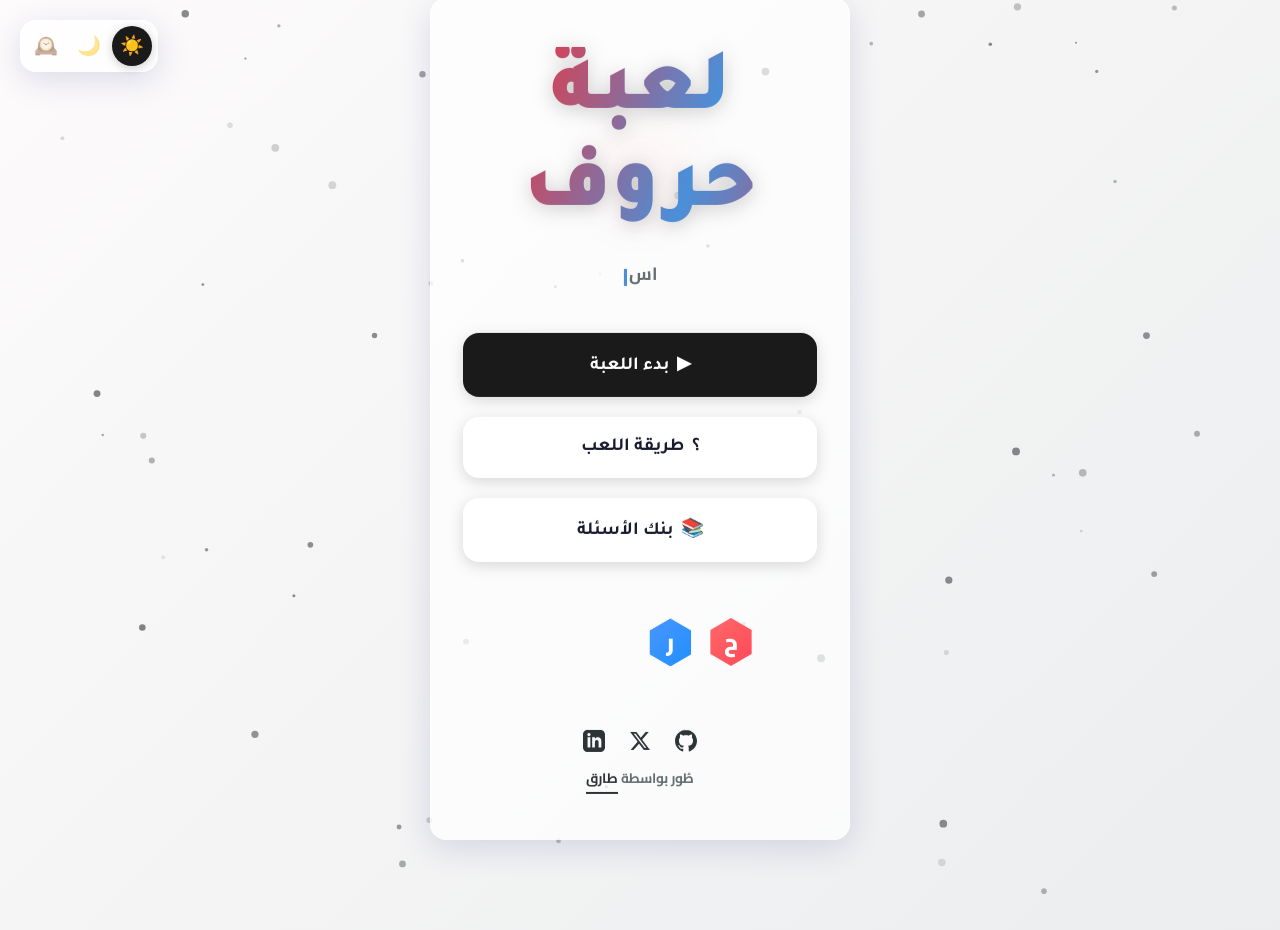
==== commit bedac7ff: "feat: Implement a typewriter animation for the main menu logo and tagline with staggered element ent" ====
--- a/index.html
+++ b/index.html
@@ -38,8 +38,13 @@
   <div id="view-menu" class="view active">
     <div class="menu-wrap glass-panel">
       <div class="menu-logo-block">
-        <h1 class="logo-title">لعبة<br>حروف</h1>
-        <p class="logo-sub">استحوذ على الخلايا بكلمات تبدأ بالحروف!</p>
+        <h1 class="logo-title" id="logo-title-anim" aria-label="لعبة حروف">
+          <span class="logo-word-1"></span><br>
+          <span class="logo-word-2"></span><span class="logo-cursor" id="logo-cursor">|</span>
+        </h1>
+        <p class="logo-sub" id="logo-tagline">
+          <span class="tagline-text" id="tagline-text"></span><span class="tagline-cursor">|</span>
+        </p>
       </div>
 
       <nav class="menu-nav">
--- a/style.css
+++ b/style.css
@@ -1,1481 +1,1679 @@
-@import url('https://fonts.googleapis.com/css2?family=Cairo:wght@400;700;900&family=Tajawal:wght@700;900&display=swap');
-
-* {
-    box-sizing: border-box;
-    margin: 0;
-    padding: 0;
-    -webkit-tap-highlight-color: transparent;
-}
-
-:root {
-    /* LIGHT MODE (Default) */
-    --bg-color: #fdfbfb;
-    --bg-image: linear-gradient(135deg, #fdfbfb 0%, #ebedee 100%);
-    --bg-size: auto;
-    --bg-position: 0 0;
-
-    --surface: rgba(255, 255, 255, 0.7);
-    --surface-border: rgba(255, 255, 255, 0.5);
-    --border-width: 1px;
-
-    --ink: #1a1a2e;
-    --text-main: #2d3436;
-    --text-muted: #636e72;
-    --text-inverse: #ffffff;
-
-    --shadow-color: rgba(31, 38, 135, 0.15);
-    --glass-blur: blur(12px);
-    --box-shadow: 0 8px 32px var(--shadow-color);
-
-    --primary: #1A1A1A;
-    --primary-hover: #333333;
-    --secondary: #ffffff;
-    --secondary-hover: #f1f2f6;
-    --btn-text-primary: #ffffff;
-    --btn-text-secondary: #1a1a2e;
-    --btn-shadow: 0 4px 15px rgba(0, 0, 0, 0.15);
-    --btn-hover-transform: translateY(-2px);
-    --btn-hover-shadow: 0 8px 25px rgba(0, 0, 0, 0.2);
-
-    --hex-stroke: rgba(45, 52, 54, 0.8);
-    --hex-stroke-w: 2.5px;
-    --hex-fill: rgba(255, 255, 255, 0.5);
-    --hex-text: #2d3436;
-
-    --team1: #e84393;
-    --team2: #0984e3;
-
-    --font-heading: 'Tajawal', 'Cairo', sans-serif;
-    --font-body: 'Cairo', sans-serif;
-    --radius: 16px;
-    --transition: all 0.3s cubic-bezier(0.25, 0.8, 0.25, 1);
-}
-
-[data-theme="dark"] {
-    --bg-color: #0f2027;
-    --bg-image: linear-gradient(135deg, #0f2027 0%, #203a43 50%, #2c5364 100%);
-
-    --surface: rgba(16, 24, 32, 0.45);
-    --surface-border: rgba(255, 255, 255, 0.1);
-
-    --ink: #f1f2f6;
-    --text-main: #f1f2f6;
-    --text-muted: #bdc3c7;
-    --text-inverse: #1a1a2e;
-
-    --shadow-color: rgba(0, 0, 0, 0.5);
-
-    --primary: rgba(255, 255, 255, 0.1);
-    --primary-hover: rgba(255, 255, 255, 0.2);
-    --secondary: rgba(0, 0, 0, 0.3);
-    --secondary-hover: rgba(0, 0, 0, 0.5);
-    --btn-text-primary: #ffffff;
-    --btn-text-secondary: #f1f2f6;
-    --btn-shadow: 0 4px 15px rgba(0, 0, 0, 0.3);
-
-    --hex-stroke: rgba(255, 255, 255, 0.3);
-    --hex-fill: rgba(16, 24, 32, 0.4);
-    --hex-text: #ffffff;
-
-    --team1: #ff7675;
-    --team2: #74b9ff;
-}
-
-[data-theme="classic"] {
-    --bg-color: #FDF8F2;
-    --bg-image: radial-gradient(circle, rgba(180, 140, 60, 0.08) 1px, transparent 1px), radial-gradient(circle, rgba(180, 140, 60, 0.04) 1px, transparent 1px);
-    --bg-size: 24px 24px, 12px 12px;
-    --bg-position: 0 0, 6px 6px;
-
-    --surface: #ffffff;
-    --surface-border: #1a1a1a;
-    --border-width: 3px;
-
-    --ink: #1a1a1a;
-    --text-main: #1a1a1a;
-    --text-muted: #555;
-    --text-inverse: #ffffff;
-
-    --shadow-color: transparent;
-    --glass-blur: blur(0px);
-    --box-shadow: 4px 4px 0px #1a1a1a;
-
-    --primary: #1A1A1A;
-    --primary-hover: #1A1A1A;
-    --secondary: #ffffff;
-    --secondary-hover: #ffffff;
-    --btn-text-primary: #ffffff;
-    --btn-text-secondary: #1a1a1a;
-    --btn-shadow: 4px 4px 0px #1A1A1A;
-    --btn-hover-transform: translate(-2px, -2px);
-    --btn-hover-shadow: 6px 6px 0px #1a1a1a;
-
-    --hex-stroke: #1a1a1a;
-    --hex-stroke-w: 3px;
-    --hex-fill: #ffffff;
-    --hex-text: #1a1a1a;
-
-    --team1: #E63946;
-    --team2: #4A90D9;
-
-    --font-heading: 'Cairo', sans-serif;
-    --font-body: 'Cairo', sans-serif;
-    --radius: 8px;
-}
-
-body {
-    background-color: var(--bg-color);
-    background-image: var(--bg-image);
-    background-size: var(--bg-size);
-    background-position: var(--bg-position);
-    color: var(--text-main);
-    font-family: var(--font-body);
-    direction: rtl;
-    min-height: 100vh;
-    overflow-x: hidden;
-    position: relative;
-    transition: background-color 0.5s ease;
-}
-
-/* 🎨 Particles Background */
-#bg-canvas {
-    position: fixed;
-    top: 0;
-    left: 0;
-    width: 100vw;
-    height: 100vh;
-    z-index: -1;
-    pointer-events: none;
-}
-
-/* 🌙 Theme Switch Group */
-.theme-switch-group {
-    position: fixed;
-    top: 20px;
-    left: 20px;
-    display: flex;
-    gap: 0.2rem;
-    padding: 0.3rem;
-    border-radius: 30px;
-    z-index: 1000;
-    align-items: center;
-}
-
-[data-theme="classic"] .theme-switch-group {
-    border-radius: 8px;
-}
-
-.theme-btn-icon {
-    width: 40px;
-    height: 40px;
-    border-radius: 50%;
-    border: none;
-    background: transparent;
-    font-size: 1.2rem;
-    cursor: pointer;
-    display: flex;
-    align-items: center;
-    justify-content: center;
-    transition: var(--transition);
-    opacity: 0.5;
-}
-
-[data-theme="classic"] .theme-btn-icon {
-    border-radius: 6px;
-}
-
-.theme-btn-icon:hover {
-    opacity: 0.8;
-    transform: scale(1.1);
-}
-
-.theme-btn-icon.active {
-    opacity: 1;
-    background: var(--primary);
-    color: var(--btn-text-primary);
-    box-shadow: 0 2px 10px rgba(0, 0, 0, 0.2);
-}
-
-[data-theme="classic"] .theme-btn-icon.active {
-    border: 2px solid #1a1a1a;
-    box-shadow: 2px 2px 0px #1a1a1a;
-}
-
-/* ✨ Glassmorphism Panels */
-.glass-panel {
-    background: var(--surface);
-    backdrop-filter: var(--glass-blur);
-    -webkit-backdrop-filter: var(--glass-blur);
-    border: var(--border-width) solid var(--surface-border);
-    box-shadow: var(--box-shadow);
-    border-radius: var(--radius);
-}
-
-.glass-panel-flat {
-    background: var(--surface);
-    backdrop-filter: var(--glass-blur);
-    -webkit-backdrop-filter: var(--glass-blur);
-    border-bottom: var(--border-width) solid var(--surface-border);
-    border-top: var(--border-width) solid var(--surface-border);
-}
-
-/* 📱 View Management */
-.view {
-    display: none;
-    opacity: 0;
-}
-
-.view.active {
-    display: flex;
-    flex-direction: column;
-    min-height: 100vh;
-    animation: viewFadeIn 0.4s ease forwards;
-}
-
-#view-board.active {
-    height: 100vh;
-    min-height: unset;
-    overflow: hidden;
-}
-
-@keyframes viewFadeIn {
-    from {
-        opacity: 0;
-        transform: translateY(20px);
-    }
-
-    to {
-        opacity: 1;
-        transform: translateY(0);
-    }
-}
-
-/* 🏠 Main Menu */
-#view-menu {
-    align-items: center;
-    justify-content: center;
-    padding: 2.5rem 1.5rem 3rem;
-}
-
-.menu-wrap {
-    display: flex;
-    flex-direction: column;
-    align-items: center;
-    gap: 2.5rem;
-    width: 100%;
-    max-width: 420px;
-    padding: 3rem 2rem;
-    transform: translateY(-5%);
-}
-
-.logo-title {
-    font-family: var(--font-heading);
-    font-size: clamp(4rem, 12vw, 5.5rem);
-    font-weight: 900;
-    line-height: 1.1;
-    text-align: center;
-    background: linear-gradient(135deg, var(--team1) 0%, var(--team2) 100%);
-    -webkit-background-clip: text;
-    -webkit-text-fill-color: transparent;
-    filter: drop-shadow(0 4px 10px rgba(0, 0, 0, 0.2));
-    animation: logoFloat 4s ease-in-out infinite;
-}
-
-[data-theme="classic"] .logo-title {
-    background: var(--surface);
-    -webkit-background-clip: initial;
-    -webkit-text-fill-color: initial;
-    filter: none;
-    border: var(--border-width) solid var(--surface-border);
-    box-shadow: 8px 8px 0px var(--shadow-color);
-    display: inline-block;
-    padding: 0.15em 0.5em 0.2em;
-    border-radius: var(--radius);
-}
-
-@keyframes logoFloat {
-
-    0%,
-    100% {
-        transform: translateY(0);
-    }
-
-    50% {
-        transform: translateY(-12px);
-    }
-}
-
-.logo-sub {
-    margin-top: 1rem;
-    font-size: 1.1rem;
-    font-weight: 700;
-    color: var(--text-muted);
-    text-align: center;
-}
-
-.menu-nav {
-    display: flex;
-    flex-direction: column;
-    gap: 1.2rem;
-    width: 100%;
-}
-
-.menu-deco {
-    display: flex;
-    gap: 0.8rem;
-    margin-top: 1rem;
-}
-
-.deco-hex {
-    width: 48px;
-    height: 48px;
-    display: flex;
-    align-items: center;
-    justify-content: center;
-    font-size: 1.4rem;
-    font-weight: 900;
-    color: #fff;
-    clip-path: polygon(50% 0%, 93% 25%, 93% 75%, 50% 100%, 7% 75%, 7% 25%);
-    transition: var(--transition);
-    animation: floatHex 3s ease-in-out infinite alternate;
-}
-
-[data-theme="classic"] .deco-hex {
-    border: var(--border-width) solid var(--surface-border);
-    box-shadow: 3px 3px 0px var(--shadow-color);
-}
-
-.deco-hex:hover {
-    transform: scale(1.2) rotate(15deg);
-    filter: brightness(1.2);
-}
-
-@keyframes floatHex {
-    0% {
-        transform: translateY(0px) rotate(0deg);
-    }
-
-    100% {
-        transform: translateY(-8px) rotate(5deg);
-    }
-}
-
-.deco-hex--1 {
-    background: linear-gradient(135deg, #FF6B6B, #ff4757);
-    animation-delay: 0s;
-}
-
-.deco-hex--2 {
-    background: linear-gradient(135deg, #4D96FF, #1e90ff);
-    animation-delay: 0.2s;
-}
-
-.deco-hex--3 {
-    background: linear-gradient(135deg, #6BCB77, #2ed573);
-    animation-delay: 0.4s;
-}
-
-.deco-hex--4 {
-    background: linear-gradient(135deg, #FFD93D, #ffa502);
-    animation-delay: 0.6s;
-}
-
-[data-theme="classic"] .deco-hex--1 {
-    background: #FF6B6B;
-}
-
-[data-theme="classic"] .deco-hex--2 {
-    background: #4D96FF;
-}
-
-[data-theme="classic"] .deco-hex--3 {
-    background: #6BCB77;
-}
-
-[data-theme="classic"] .deco-hex--4 {
-    background: #FFD93D;
-}
-
-/* 🖱️ Buttons */
-.btn {
-    display: inline-flex;
-    align-items: center;
-    justify-content: center;
-    gap: 0.6rem;
-    font-family: var(--font-heading);
-    font-weight: 700;
-    font-size: 1.1rem;
-    border: var(--border-width) solid transparent;
-    border-radius: var(--radius);
-    padding: 0.9em 1.6em;
-    cursor: pointer;
-    transition: var(--transition);
-    white-space: nowrap;
-}
-
-[data-theme="classic"] .btn {
-    border-color: var(--surface-border);
-}
-
-.btn:active {
-    transform: scale(0.96);
-}
-
-.btn--primary {
-    background: var(--primary);
-    color: var(--btn-text-primary);
-    box-shadow: var(--btn-shadow);
-}
-
-[data-theme="dark"] .btn--primary {
-    border-color: var(--surface-border);
-}
-
-.btn--primary:hover {
-    background: var(--primary-hover);
-    transform: var(--btn-hover-transform);
-    box-shadow: var(--btn-hover-shadow);
-}
-
-.btn--secondary {
-    background: var(--secondary);
-    color: var(--btn-text-secondary);
-    border-color: var(--surface-border);
-    box-shadow: var(--btn-shadow);
-}
-
-.btn--secondary:hover {
-    background: var(--secondary-hover);
-    transform: var(--btn-hover-transform);
-    box-shadow: var(--btn-hover-shadow);
-}
-
-.btn--ghost {
-    background: transparent;
-    color: var(--text-muted);
-    box-shadow: none !important;
-    border-color: transparent !important;
-}
-
-.btn--ghost:hover {
-    color: var(--text-main);
-    background: rgba(100, 100, 100, 0.1);
-}
-
-[data-theme="classic"] .btn--ghost {
-    border-color: #ccc !important;
-}
-
-.btn--full {
-    width: 100%;
-}
-
-.btn--xl {
-    font-size: 1.15rem;
-    padding: 1em 1.5em;
-}
-
-.btn--sm {
-    font-size: 0.9rem;
-    padding: 0.5em 1em;
-}
-
-.btn--next {
-    background: linear-gradient(135deg, var(--team1), var(--team2));
-    color: #fff;
-    border-radius: 30px;
-    font-size: 0.9rem;
-    padding: 0.5em 1.2em;
-    border: var(--border-width) solid var(--surface-border);
-}
-
-[data-theme="classic"] .btn--next {
-    background: var(--ink);
-    color: var(--text-inverse);
-    border-radius: 6px;
-}
-
-.btn--timer {
-    border-radius: 30px;
-    font-weight: 900;
-}
-
-[data-theme="classic"] .btn--timer {
-    border-radius: 6px;
-}
-
-.timer-urgent {
-    animation: pulseTimer 0.8s infinite;
-    background: #ff4757 !important;
-    color: #fff !important;
-}
-
-[data-theme="classic"] .timer-urgent {
-    border-color: #ff4757;
-}
-
-@keyframes pulseTimer {
-
-    0%,
-    100% {
-        transform: scale(1);
-        box-shadow: 0 0 0 rgba(255, 71, 87, 0);
-    }
-
-    50% {
-        transform: scale(1.05);
-        box-shadow: 0 0 15px rgba(255, 71, 87, 0.6);
-    }
-}
-
-/* ⚙️ Setup View */
-#view-setup {
-    padding: 3rem 1.25rem;
-    align-items: center;
-}
-
-.page-shell {
-    width: 100%;
-    max-width: 900px;
-    display: flex;
-    flex-direction: column;
-    gap: 1.5rem;
-}
-
-.page-shell--narrow {
-    max-width: 500px;
-}
-
-.page-hdr {
-    display: flex;
-    align-items: center;
-    gap: 1rem;
-    padding: 1rem 1.5rem;
-    margin-bottom: 0.5rem;
-}
-
-.page-hdr__title {
-    font-family: var(--font-heading);
-    font-size: 1.6rem;
-    font-weight: 900;
-    color: var(--text-main);
-}
-
-.card {
-    padding: 1.5rem;
-    display: flex;
-    flex-direction: column;
-    gap: 1.2rem;
-}
-
-.card__label {
-    font-size: 1rem;
-    font-weight: 700;
-    color: var(--text-muted);
-}
-
-.counter {
-    display: flex;
-    align-items: center;
-    justify-content: space-between;
-    background: var(--secondary);
-    border-radius: 12px;
-    padding: 0.5rem;
-    border: var(--border-width) solid var(--surface-border);
-}
-
-.counter__btn {
-    width: 44px;
-    height: 44px;
-    background: var(--surface);
-    border: var(--border-width) solid transparent;
-    border-radius: 8px;
-    font-size: 1.5rem;
-    color: var(--text-main);
-    cursor: pointer;
-    transition: var(--transition);
-}
-
-[data-theme="classic"] .counter__btn {
-    border-color: var(--surface-border);
-    box-shadow: 2px 2px 0px var(--shadow-color);
-}
-
-.counter__btn:hover {
-    background: var(--secondary-hover);
-    transform: scale(1.05);
-}
-
-.counter__val {
-    font-family: var(--font-heading);
-    font-size: 1.8rem;
-    font-weight: 900;
-    color: var(--text-main);
-    padding: 0 0.5em;
-}
-
-[data-theme="classic"] .counter__val {
-    border: 3px solid var(--surface-border);
-    border-radius: 6px;
-}
-
-.timer-options {
-    display: flex;
-    flex-wrap: wrap;
-    gap: 0.8rem;
-}
-
-.timer-options .btn {
-    flex: 1;
-    min-width: 70px;
-}
-
-.timer-btn.selected {
-    background: var(--primary);
-    color: var(--btn-text-primary);
-}
-
-.theme-list {
-    display: flex;
-    flex-direction: column;
-    gap: 0.8rem;
-}
-
-.theme-btn {
-    display: flex;
-    align-items: center;
-    gap: 1rem;
-    padding: 1rem;
-    background: var(--secondary);
-    border: var(--border-width) solid var(--surface-border);
-    border-radius: 12px;
-    cursor: pointer;
-    font-family: var(--font-body);
-    font-weight: 700;
-    color: var(--text-main);
-    transition: var(--transition);
-}
-
-.theme-btn.selected {
-    background: var(--primary);
-    color: var(--btn-text-primary);
-}
-
-[data-theme="classic"] .theme-btn {
-    box-shadow: 3px 3px 0px var(--shadow-color);
-    border-radius: 8px;
-}
-
-[data-theme="classic"] .theme-btn.selected {
-    transform: scale(1);
-    box-shadow: none;
-}
-
-.theme-swatch {
-    width: 24px;
-    height: 24px;
-    border-radius: 50%;
-    box-shadow: 0 2px 5px rgba(0, 0, 0, 0.2);
-}
-
-[data-theme="classic"] .theme-swatch {
-    border: 2.5px solid var(--surface-border);
-    box-shadow: none;
-}
-
-.team-preview {
-    display: flex;
-    align-items: center;
-    justify-content: center;
-    gap: 1.5rem;
-    padding: 1.5rem;
-    font-family: var(--font-heading);
-    font-weight: 700;
-    color: var(--text-main);
-}
-
-.team-preview__side {
-    display: flex;
-    align-items: center;
-    gap: 0.8rem;
-}
-
-.team-dot {
-    width: 24px;
-    height: 24px;
-    border-radius: 50%;
-    box-shadow: 0 2px 10px rgba(0, 0, 0, 0.2);
-}
-
-[data-theme="classic"] .team-dot {
-    border: 2.5px solid #1a1a1a;
-    box-shadow: none;
-}
-
-.vs-chip {
-    background: var(--ink);
-    color: var(--text-inverse);
-    padding: 0.3em 0.8em;
-    border-radius: 20px;
-    font-size: 0.9rem;
-}
-
-[data-theme="classic"] .vs-chip {
-    border-radius: 6px;
-}
-
-.setup-start-btn {
-    margin-top: 1rem;
-    background: linear-gradient(135deg, var(--team1), var(--team2));
-    color: #fff;
-    border: none;
-    font-size: 1.3rem;
-    padding: 1em;
-}
-
-.setup-start-btn:hover {
-    filter: brightness(1.1);
-    box-shadow: 0 8px 25px rgba(0, 0, 0, 0.3);
-}
-
-[data-theme="classic"] .setup-start-btn {
-    background: var(--primary);
-    border: var(--border-width) solid var(--surface-border);
-    box-shadow: var(--btn-shadow);
-}
-
-[data-theme="classic"] .setup-start-btn:hover {
-    filter: none;
-    box-shadow: var(--btn-hover-shadow);
-}
-
-/* 🎲 Game Board */
-.topbar {
-    display: flex;
-    align-items: center;
-    justify-content: space-between;
-    padding: 0.8rem 1.5rem;
-    z-index: 10;
-}
-
-.score-block {
-    display: flex;
-    align-items: center;
-    gap: 0.8rem;
-    flex: 1;
-}
-
-.score-block--rev {
-    flex-direction: row-reverse;
-}
-
-.score-dot {
-    width: 32px;
-    height: 32px;
-    border-radius: 50%;
-    box-shadow: 0 0 15px rgba(0, 0, 0, 0.3);
-    border: 2px solid rgba(255, 255, 255, 0.2);
-}
-
-[data-theme="classic"] .score-dot {
-    border: 3px solid #1a1a1a;
-    box-shadow: none;
-}
-
-.score-info {
-    display: flex;
-    flex-direction: column;
-}
-
-.score-info--ltr {
-    align-items: flex-start;
-}
-
-.score-label {
-    font-size: 0.75rem;
-    color: var(--text-muted);
-}
-
-.score-num {
-    font-family: var(--font-heading);
-    font-size: 2rem;
-    font-weight: 900;
-    line-height: 1;
-    color: var(--text-main);
-}
-
-.round-center {
-    display: flex;
-    align-items: center;
-    gap: 1rem;
-}
-
-.round-chip {
-    background: var(--surface);
-    border: var(--border-width) solid var(--surface-border);
-    color: var(--text-main);
-    padding: 0.4em 1em;
-    border-radius: 20px;
-    font-weight: 700;
-}
-
-[data-theme="classic"] .round-chip {
-    background: var(--primary);
-    color: #fff;
-}
-
-.bottombar {
-    display: flex;
-    align-items: center;
-    justify-content: space-between;
-    padding: 0.8rem 1.5rem;
-    z-index: 10;
-}
-
-.neutral-chip {
-    font-size: 0.9rem;
-    color: var(--text-muted);
-    background: var(--surface);
-    padding: 0.3em 1em;
-    border-radius: 20px;
-    border: 1px solid var(--surface-border);
-}
-
-[data-theme="classic"] .neutral-chip {
-    border: 2px solid #ccc;
-    background: transparent;
-}
-
-/* ⬡ Hex Grid Canvas */
-.board-canvas {
-    flex: 1;
-    min-height: 0;
-    display: flex;
-    align-items: center;
-    justify-content: center;
-    padding: 2rem;
-    position: relative;
-    z-index: 5;
-}
-
-.hex-svg {
-    width: 100%;
-    height: 100%;
-    max-width: 90vmin;
-    max-height: 80vh;
-    overflow: visible;
-    filter: drop-shadow(0 10px 30px var(--shadow-color));
-}
-
-[data-theme="classic"] .hex-svg {
-    filter: none;
-    object-fit: contain;
-}
-
-/* Background Edge Colors generated by precise SVG Zigzag Paths */
-.edge-poly {
-    display: block;
-    opacity: 0.85;
-    /* شفافية طفيفة في الوضع النهاري لتناسب النمط الزجاجي */
-    transition: opacity 0.3s ease;
-}
-
-[data-theme="dark"] .edge-poly {
-    opacity: 0.25;
-    /* إضاءة خافتة في الوضع الليلي لتبدو كوهج نيون (Neon Glow) خلف الخلايا */
-}
-
-[data-theme="classic"] .edge-poly {
-    opacity: 1;
-    /* لون صلب وقوي 100% للوضع الكلاسيكي */
-}
-
-.bg-t1 {
-    fill: var(--team1);
-}
-
-.bg-t2 {
-    fill: var(--team2);
-}
-
-.hex-cell {
-    cursor: pointer;
-    transition: var(--transition);
-}
-
-.hex-face {
-    fill: var(--hex-fill);
-    stroke: var(--hex-stroke);
-    stroke-width: var(--hex-stroke-w);
-    transition: all 0.4s cubic-bezier(0.175, 0.885, 0.32, 1.275);
-    transform-origin: center;
-    transform-box: fill-box;
-}
-
-.hex-text {
-    font-family: var(--font-heading);
-    font-size: 22px;
-    font-weight: 900;
-    fill: var(--hex-text);
-    user-select: none;
-    pointer-events: none;
-    transition: fill 0.3s ease;
-}
-
-/* Base style for Classic text */
-[data-theme="classic"] .hex-text {
-    fill: #1a1a1a !important;
-}
-
-.hex-cell:hover .hex-face {
-    fill: rgba(255, 255, 255, 0.9);
-    stroke-width: 4px;
-    transform: scale(1.05);
-}
-
-[data-theme="dark"] .hex-cell:hover .hex-face {
-    fill: rgba(255, 255, 255, 0.2);
-}
-
-[data-theme="classic"] .hex-cell:hover .hex-face {
-    fill: #fff;
-    filter: brightness(0.9);
-    transform: none;
-    stroke: var(--ink);
-    /* hover border black */
-}
-
-/* Owner Teams */
-body:not([data-theme="classic"]) .hex-cell.team1 .hex-face {
-    stroke: var(--team1) !important;
-    stroke-width: var(--hex-stroke-w) !important;
-    fill: var(--team1) !important;
-    filter: url(#glow) !important;
-}
-
-body:not([data-theme="classic"]) .hex-cell.team2 .hex-face {
-    stroke: var(--team2) !important;
-    stroke-width: var(--hex-stroke-w) !important;
-    fill: var(--team2) !important;
-    filter: url(#glow) !important;
-}
-
-body:not([data-theme="classic"]) .hex-cell.team1 .hex-text,
-body:not([data-theme="classic"]) .hex-cell.team2 .hex-text {
-    fill: #ffffff !important;
-}
-
-/* 🔥 Exact NeoBrutalism Classic Guidelines 🔥 */
-/* Unclaimed Classic Mode cells (including edge cells) MUST have white fill and black border */
-[data-theme="classic"] .hex-cell .hex-face {
-    fill: #ffffff !important;
-    stroke: #1a1a1e !important;
-    /* var(--ink) or strict black */
-    stroke-width: 3px !important;
-}
-
-/* Claimed Classic Mode cells have solid team color AND black border */
-[data-theme="classic"] .hex-cell.team1 .hex-face {
-    stroke: #1a1a1e !important;
-    stroke-width: 3px !important;
-    fill: var(--team1) !important;
-    filter: none !important;
-}
-
-[data-theme="classic"] .hex-cell.team2 .hex-face {
-    stroke: #1a1a1e !important;
-    stroke-width: 3px !important;
-    fill: var(--team2) !important;
-    filter: none !important;
-}
-
-/* Base Hex Cell Styles */
-.hex-cell.team0 .hex-face {
-    fill: var(--hex-fill);
-}
-
-@keyframes pulseWin {
-    0% {
-        transform: scale(1);
-        opacity: 1;
-    }
-
-    50% {
-        transform: scale(1.15);
-        opacity: 0.8;
-    }
-
-    100% {
-        transform: scale(1);
-        opacity: 1;
-    }
-}
-
-[data-theme="classic"] @keyframes pulseWinClassic {
-
-    0%,
-    100% {
-        transform: scale(1);
-    }
-
-    65% {
-        transform: scale(0.97);
-    }
-}
-
-.win-pulse .hex-face {
-    animation: pulseWin 0.8s ease-in-out infinite;
-    stroke-width: 4px !important;
-}
-
-[data-theme="classic"] .win-pulse .hex-face {
-    animation: pulseWinClassic 0.65s 3 forwards;
-}
-
-.game-over .hex-cell:not(.win-pulse) {
-    opacity: 0.3;
-    filter: grayscale(0.8);
-}
-
-[data-theme="classic"] .game-over {
-    filter: saturate(0.55);
-    opacity: 1;
-    pointer-events: none;
-}
-
-/* 📚 Question Bank */
-.qbank-layout {
-    display: grid;
-    grid-template-columns: 1fr 2fr;
-    gap: 1.5rem;
-    height: 65vh;
-}
-
-.letter-grid {
-    display: grid;
-    grid-template-columns: repeat(auto-fill, minmax(60px, 1fr));
-    gap: 0.8rem;
-    padding: 1.5rem;
-    overflow-y: auto;
-}
-
-[data-theme="classic"] .letter-grid {
-    padding: 0.5rem;
-    gap: 0.5rem;
-    border-radius: 8px;
-}
-
-.letter-btn {
-    aspect-ratio: 1;
-    border-radius: 12px;
-    border: var(--border-width) solid var(--surface-border);
-    background: var(--secondary);
-    color: var(--text-main);
-    font-family: var(--font-heading);
-    font-size: 1.4rem;
-    font-weight: 900;
-    cursor: pointer;
-    transition: var(--transition);
-}
-
-.letter-btn:hover {
-    transform: translateY(-3px);
-    box-shadow: 0 4px 12px var(--shadow-color);
-    background: var(--secondary-hover);
-}
-
-[data-theme="classic"] .letter-btn {
-    border-radius: 6px;
-}
-
-[data-theme="classic"] .letter-btn:hover {
-    box-shadow: 2px 2px 0px #1a1a1a;
-    transform: translateY(-2px);
-}
-
-[data-theme="classic"] .letter-btn.selected {
-    box-shadow: none;
-    transform: translate(2px, 2px);
-}
-
-.letter-btn.selected {
-    background: var(--primary);
-    color: var(--btn-text-primary);
-    transform: scale(1.05);
-}
-
-.q-panel {
-    padding: 2rem;
-    overflow-y: auto;
-    display: flex;
-    flex-direction: column;
-    gap: 1.5rem;
-}
-
-.q-panel__empty {
-    flex: 1;
-    display: flex;
-    flex-direction: column;
-    align-items: center;
-    justify-content: center;
-    color: var(--text-muted);
-    font-size: 1.2rem;
-}
-
-.q-panel__icon {
-    font-size: 4rem;
-    margin-bottom: 1rem;
-    opacity: 0.5;
-}
-
-.q-panel__header {
-    display: flex;
-    align-items: center;
-    gap: 1.5rem;
-    padding-bottom: 1.5rem;
-    border-bottom: 1px solid var(--surface-border);
-}
-
-.q-letter-badge {
-    width: 60px;
-    height: 60px;
-    background: linear-gradient(135deg, var(--team1), var(--team2));
-    color: #fff;
-    font-size: 2rem;
-    font-weight: 900;
-    border-radius: 16px;
-    display: flex;
-    align-items: center;
-    justify-content: center;
-    box-shadow: 0 4px 15px rgba(0, 0, 0, 0.2);
-}
-
-[data-theme="classic"] .q-letter-badge {
-    background: var(--ink);
-    border-radius: 8px;
-    box-shadow: none;
-}
-
-.q-panel__header-text h3 {
-    font-family: var(--font-heading);
-    font-size: 1.6rem;
-    color: var(--text-main);
-}
-
-.q-panel__header-text small {
-    color: var(--text-muted);
-    font-size: 1rem;
-}
-
-.q-list {
-    display: flex;
-    flex-direction: column;
-    gap: 1rem;
-}
-
-.q-item {
-    background: var(--secondary);
-    border: var(--border-width) solid var(--surface-border);
-    padding: 1.5rem;
-    border-radius: 12px;
-    transition: var(--transition);
-}
-
-.q-item:hover {
-    transform: translateX(-5px);
-    box-shadow: 0 4px 15px var(--shadow-color);
-}
-
-[data-theme="classic"] .q-item {
-    border-radius: 8px;
-}
-
-[data-theme="classic"] .q-item:hover {
-    transform: translateX(-4px);
-    box-shadow: none;
-}
-
-
-.q-cat {
-    background: var(--primary);
-    color: var(--btn-text-primary);
-    padding: 0.3em 0.8em;
-    border-radius: 6px;
-    font-size: 0.8rem;
-    font-weight: 700;
-    display: inline-block;
-    margin-bottom: 0.8rem;
-}
-
-.q-text {
-    font-size: 1.15rem;
-    font-weight: 700;
-    color: var(--text-main);
-    margin-bottom: 0.8rem;
-    line-height: 1.5;
-}
-
-.q-ans {
-    font-size: 1rem;
-    font-weight: 900;
-    color: var(--team1);
-    display: block;
-}
-
-/* 🔳 Modals */
-.modal-backdrop {
-    display: none;
-    position: fixed;
-    inset: 0;
-    background: rgba(0, 0, 0, 0.6);
-    backdrop-filter: blur(5px);
-    -webkit-backdrop-filter: blur(5px);
-    z-index: 200;
-    align-items: center;
-    justify-content: center;
-    padding: 1.5rem;
-}
-
-.modal-backdrop.open {
-    display: flex;
-    animation: fadeIn 0.3s ease;
-}
-
-.modal-box {
-    position: relative;
-    width: 100%;
-    max-width: 500px;
-    padding: 2.5rem;
-    animation: modalScale 0.4s cubic-bezier(0.175, 0.885, 0.32, 1.275);
-}
-
-.modal-box--color {
-    max-width: 380px;
-    text-align: center;
-}
-
-.modal-box--win {
-    text-align: center;
-    max-width: 450px;
-}
-
-.modal-close {
-    position: absolute;
-    top: 15px;
-    left: 15px;
-    width: 36px;
-    height: 36px;
-    border-radius: 50%;
-    background: var(--surface);
-    border: var(--border-width) solid var(--surface-border);
-    color: var(--text-main);
-    font-size: 1.2rem;
-    cursor: pointer;
-    display: flex;
-    align-items: center;
-    justify-content: center;
-    transition: var(--transition);
-}
-
-.modal-close:hover {
-    background: #ff4757;
-    color: #fff;
-    transform: rotate(90deg);
-}
-
-[data-theme="classic"] .modal-close {
-    background: #fff;
-    border: 3px solid #1a1a1a;
-    box-shadow: none;
-    top: 0.85rem;
-    left: 0.85rem;
-}
-
-.modal-title {
-    font-family: var(--font-heading);
-    font-size: 1.8rem;
-    color: var(--text-main);
-    margin-bottom: 1.5rem;
-}
-
-.text-shadow {
-    text-shadow: 0 1px 3px rgba(0, 0, 0, 0.5);
-    color: #fff;
-}
-
-[data-theme="classic"] .text-shadow {
-    text-shadow: none;
-}
-
-.howto-list {
-    list-style: none;
-    display: flex;
-    flex-direction: column;
-    gap: 1rem;
-    margin-bottom: 2rem;
-}
-
-.howto-list li {
-    display: flex;
-    gap: 1rem;
-    padding: 1rem;
-    background: var(--secondary);
-    border: var(--border-width) solid var(--surface-border);
-    border-radius: 12px;
-    align-items: center;
-}
-
-[data-theme="classic"] .howto-list li {
-    border-radius: 8px;
-}
-
-.step-badge {
-    width: 36px;
-    height: 36px;
-    background: linear-gradient(135deg, var(--team1), var(--team2));
-    color: #fff;
-    border-radius: 50%;
-    display: flex;
-    align-items: center;
-    justify-content: center;
-    font-weight: 900;
-    font-size: 1.2rem;
-    flex-shrink: 0;
-}
-
-[data-theme="classic"] .step-badge {
-    background: var(--primary);
-}
-
-.win-content {
-    padding: 1rem 0 2rem;
-}
-
-.win-trophy {
-    font-size: 5rem;
-    margin-bottom: 1rem;
-    animation: floatHex 3s ease infinite alternate;
-}
-
-.win-team-name {
-    font-family: var(--font-heading);
-    font-size: 2.2rem;
-    font-weight: 900;
-    margin-bottom: 0.5rem;
-}
-
-.win-score-detail {
-    font-size: 1.2rem;
-    color: var(--text-muted);
-}
-
-/* Footer Styles */
-.menu-footer {
-    margin-top: 1.5rem;
-    display: flex;
-    flex-direction: column;
-    align-items: center;
-    gap: 0.8rem;
-    animation: fadeIn 0.8s ease forwards 0.5s;
-}
-
-.footer-links {
-    display: flex;
-    gap: 1.5rem;
-}
-
-.footer-links a {
-    color: var(--text-main);
-    transition: var(--transition);
-    display: flex;
-    align-items: center;
-    justify-content: center;
-}
-
-.footer-links a:hover {
-    transform: translateY(-5px) scale(1.2);
-    color: var(--team2);
-}
-
-.footer-copy {
-    font-size: 0.85rem;
-    font-weight: 700;
-    color: var(--text-muted);
-}
-
-.footer-name {
-    color: var(--text-main);
-    border-bottom: 2px solid var(--text-main);
-    padding-bottom: 1px;
-}
-
-/* Custom Scrollbar */
-::-webkit-scrollbar {
-    width: 8px;
-}
-
-::-webkit-scrollbar-track {
-    background: var(--surface);
-    border-radius: 10px;
-}
-
-::-webkit-scrollbar-thumb {
-    background: rgba(100, 100, 100, 0.3);
-    border-radius: 10px;
-}
-
-::-webkit-scrollbar-thumb:hover {
-    background: rgba(100, 100, 100, 0.5);
-}
-
-/* Animations */
-@keyframes fadeIn {
-    from {
-        opacity: 0;
-    }
-
-    to {
-        opacity: 1;
-    }
-}
-
-@keyframes modalScale {
-    from {
-        transform: scale(0.9) translateY(20px);
-        opacity: 0;
-    }
-
-    to {
-        transform: scale(1) translateY(0);
-        opacity: 1;
-    }
-}
-
-@media (max-width: 768px) {
-    .logo-title {
-        font-size: 3.5rem;
-    }
-
-    .qbank-layout {
-        grid-template-columns: 1fr;
-        height: auto;
-    }
-
-    .letter-grid {
-        max-height: 250px;
-    }
-
-    .topbar {
-        flex-direction: column;
-        gap: 1rem;
-    }
-
-    .round-center {
-        width: 100%;
-        justify-content: space-between;
-    }
-
-    .hex-svg {
-        max-height: 50vh;
-    }
-}+@import url('https://fonts.googleapis.com/css2?family=Cairo:wght@400;700;900&family=Tajawal:wght@700;900&display=swap');
+
+* {
+    box-sizing: border-box;
+    margin: 0;
+    padding: 0;
+    -webkit-tap-highlight-color: transparent;
+}
+
+:root {
+    /* LIGHT MODE (Default) */
+    --bg-color: #fdfbfb;
+    --bg-image: linear-gradient(135deg, #fdfbfb 0%, #ebedee 100%);
+    --bg-size: auto;
+    --bg-position: 0 0;
+
+    --surface: rgba(255, 255, 255, 0.7);
+    --surface-border: rgba(255, 255, 255, 0.5);
+    --border-width: 1px;
+
+    --ink: #1a1a2e;
+    --text-main: #2d3436;
+    --text-muted: #636e72;
+    --text-inverse: #ffffff;
+
+    --shadow-color: rgba(31, 38, 135, 0.15);
+    --glass-blur: blur(12px);
+    --box-shadow: 0 8px 32px var(--shadow-color);
+
+    --primary: #1A1A1A;
+    --primary-hover: #333333;
+    --secondary: #ffffff;
+    --secondary-hover: #f1f2f6;
+    --btn-text-primary: #ffffff;
+    --btn-text-secondary: #1a1a2e;
+    --btn-shadow: 0 4px 15px rgba(0, 0, 0, 0.15);
+    --btn-hover-transform: translateY(-2px);
+    --btn-hover-shadow: 0 8px 25px rgba(0, 0, 0, 0.2);
+
+    --hex-stroke: rgba(45, 52, 54, 0.8);
+    --hex-stroke-w: 2.5px;
+    --hex-fill: rgba(255, 255, 255, 0.5);
+    --hex-text: #2d3436;
+
+    --team1: #e84393;
+    --team2: #0984e3;
+
+    --font-heading: 'Tajawal', 'Cairo', sans-serif;
+    --font-body: 'Cairo', sans-serif;
+    --radius: 16px;
+    --transition: all 0.3s cubic-bezier(0.25, 0.8, 0.25, 1);
+}
+
+[data-theme="dark"] {
+    --bg-color: #0f2027;
+    --bg-image: linear-gradient(135deg, #0f2027 0%, #203a43 50%, #2c5364 100%);
+
+    --surface: rgba(16, 24, 32, 0.45);
+    --surface-border: rgba(255, 255, 255, 0.1);
+
+    --ink: #f1f2f6;
+    --text-main: #f1f2f6;
+    --text-muted: #bdc3c7;
+    --text-inverse: #1a1a2e;
+
+    --shadow-color: rgba(0, 0, 0, 0.5);
+
+    --primary: rgba(255, 255, 255, 0.1);
+    --primary-hover: rgba(255, 255, 255, 0.2);
+    --secondary: rgba(0, 0, 0, 0.3);
+    --secondary-hover: rgba(0, 0, 0, 0.5);
+    --btn-text-primary: #ffffff;
+    --btn-text-secondary: #f1f2f6;
+    --btn-shadow: 0 4px 15px rgba(0, 0, 0, 0.3);
+
+    --hex-stroke: rgba(255, 255, 255, 0.3);
+    --hex-fill: rgba(16, 24, 32, 0.4);
+    --hex-text: #ffffff;
+
+    --team1: #ff7675;
+    --team2: #74b9ff;
+}
+
+[data-theme="classic"] {
+    --bg-color: #FDF8F2;
+    --bg-image: radial-gradient(circle, rgba(180, 140, 60, 0.08) 1px, transparent 1px), radial-gradient(circle, rgba(180, 140, 60, 0.04) 1px, transparent 1px);
+    --bg-size: 24px 24px, 12px 12px;
+    --bg-position: 0 0, 6px 6px;
+
+    --surface: #ffffff;
+    --surface-border: #1a1a1a;
+    --border-width: 3px;
+
+    --ink: #1a1a1a;
+    --text-main: #1a1a1a;
+    --text-muted: #555;
+    --text-inverse: #ffffff;
+
+    --shadow-color: transparent;
+    --glass-blur: blur(0px);
+    --box-shadow: 4px 4px 0px #1a1a1a;
+
+    --primary: #1A1A1A;
+    --primary-hover: #1A1A1A;
+    --secondary: #ffffff;
+    --secondary-hover: #ffffff;
+    --btn-text-primary: #ffffff;
+    --btn-text-secondary: #1a1a1a;
+    --btn-shadow: 4px 4px 0px #1A1A1A;
+    --btn-hover-transform: translate(-2px, -2px);
+    --btn-hover-shadow: 6px 6px 0px #1a1a1a;
+
+    --hex-stroke: #1a1a1a;
+    --hex-stroke-w: 3px;
+    --hex-fill: #ffffff;
+    --hex-text: #1a1a1a;
+
+    --team1: #E63946;
+    --team2: #4A90D9;
+
+    --font-heading: 'Cairo', sans-serif;
+    --font-body: 'Cairo', sans-serif;
+    --radius: 8px;
+}
+
+body {
+    background-color: var(--bg-color);
+    background-image: var(--bg-image);
+    background-size: var(--bg-size);
+    background-position: var(--bg-position);
+    color: var(--text-main);
+    font-family: var(--font-body);
+    direction: rtl;
+    min-height: 100vh;
+    overflow-x: hidden;
+    position: relative;
+    transition: background-color 0.5s ease;
+}
+
+/* 🎨 Particles Background */
+#bg-canvas {
+    position: fixed;
+    top: 0;
+    left: 0;
+    width: 100vw;
+    height: 100vh;
+    z-index: -1;
+    pointer-events: none;
+}
+
+/* 🌙 Theme Switch Group */
+.theme-switch-group {
+    position: fixed;
+    top: 20px;
+    left: 20px;
+    display: flex;
+    gap: 0.2rem;
+    padding: 0.3rem;
+    border-radius: 30px;
+    z-index: 1000;
+    align-items: center;
+}
+
+[data-theme="classic"] .theme-switch-group {
+    border-radius: 8px;
+}
+
+.theme-btn-icon {
+    width: 40px;
+    height: 40px;
+    border-radius: 50%;
+    border: none;
+    background: transparent;
+    font-size: 1.2rem;
+    cursor: pointer;
+    display: flex;
+    align-items: center;
+    justify-content: center;
+    transition: var(--transition);
+    opacity: 0.5;
+}
+
+[data-theme="classic"] .theme-btn-icon {
+    border-radius: 6px;
+}
+
+.theme-btn-icon:hover {
+    opacity: 0.8;
+    transform: scale(1.1);
+}
+
+.theme-btn-icon.active {
+    opacity: 1;
+    background: var(--primary);
+    color: var(--btn-text-primary);
+    box-shadow: 0 2px 10px rgba(0, 0, 0, 0.2);
+}
+
+[data-theme="classic"] .theme-btn-icon.active {
+    border: 2px solid #1a1a1a;
+    box-shadow: 2px 2px 0px #1a1a1a;
+}
+
+/* ✨ Glassmorphism Panels */
+.glass-panel {
+    background: var(--surface);
+    backdrop-filter: var(--glass-blur);
+    -webkit-backdrop-filter: var(--glass-blur);
+    border: var(--border-width) solid var(--surface-border);
+    box-shadow: var(--box-shadow);
+    border-radius: var(--radius);
+}
+
+.glass-panel-flat {
+    background: var(--surface);
+    backdrop-filter: var(--glass-blur);
+    -webkit-backdrop-filter: var(--glass-blur);
+    border-bottom: var(--border-width) solid var(--surface-border);
+    border-top: var(--border-width) solid var(--surface-border);
+}
+
+/* 📱 View Management */
+.view {
+    display: none;
+    opacity: 0;
+}
+
+.view.active {
+    display: flex;
+    flex-direction: column;
+    min-height: 100vh;
+    animation: viewFadeIn 0.4s ease forwards;
+}
+
+#view-board.active {
+    height: 100vh;
+    min-height: unset;
+    overflow: hidden;
+}
+
+@keyframes viewFadeIn {
+    from {
+        opacity: 0;
+        transform: translateY(20px);
+    }
+
+    to {
+        opacity: 1;
+        transform: translateY(0);
+    }
+}
+
+/* 🏠 Main Menu */
+#view-menu {
+    align-items: center;
+    justify-content: center;
+    padding: 2.5rem 1.5rem 3rem;
+}
+
+.menu-wrap {
+    display: flex;
+    flex-direction: column;
+    align-items: center;
+    gap: 2.5rem;
+    width: 100%;
+    max-width: 420px;
+    padding: 3rem 2rem;
+    transform: translateY(-5%);
+}
+
+.logo-title {
+    font-family: var(--font-heading);
+    font-size: clamp(4rem, 12vw, 5.5rem);
+    font-weight: 900;
+    line-height: 1.1;
+    text-align: center;
+    background: linear-gradient(135deg, var(--team1) 0%, var(--team2) 100%);
+    -webkit-background-clip: text;
+    background-clip: text;
+    -webkit-text-fill-color: transparent;
+    filter: drop-shadow(0 4px 10px rgba(0, 0, 0, 0.2));
+    animation: logoFloat 4s ease-in-out infinite;
+}
+
+[data-theme="classic"] .logo-title {
+    background: var(--surface);
+    -webkit-background-clip: initial;
+    background-clip: initial;
+    -webkit-text-fill-color: initial;
+    filter: none;
+    border: var(--border-width) solid var(--surface-border);
+    box-shadow: 8px 8px 0px var(--shadow-color);
+    display: inline-block;
+    padding: 0.15em 0.5em 0.2em;
+    border-radius: var(--radius);
+}
+
+@keyframes logoFloat {
+
+    0%,
+    100% {
+        transform: translateY(0);
+    }
+
+    50% {
+        transform: translateY(-12px);
+    }
+}
+
+.logo-sub {
+    margin-top: 1rem;
+    font-size: 1.1rem;
+    font-weight: 700;
+    color: var(--text-muted);
+    text-align: center;
+}
+
+.menu-nav {
+    display: flex;
+    flex-direction: column;
+    gap: 1.2rem;
+    width: 100%;
+}
+
+.menu-deco {
+    display: flex;
+    gap: 0.8rem;
+    margin-top: 1rem;
+}
+
+.deco-hex {
+    width: 48px;
+    height: 48px;
+    display: flex;
+    align-items: center;
+    justify-content: center;
+    font-size: 1.4rem;
+    font-weight: 900;
+    color: #fff;
+    clip-path: polygon(50% 0%, 93% 25%, 93% 75%, 50% 100%, 7% 75%, 7% 25%);
+    transition: var(--transition);
+    animation: floatHex 3s ease-in-out infinite alternate;
+}
+
+[data-theme="classic"] .deco-hex {
+    border: var(--border-width) solid var(--surface-border);
+    box-shadow: 3px 3px 0px var(--shadow-color);
+}
+
+.deco-hex:hover {
+    transform: scale(1.2) rotate(15deg);
+    filter: brightness(1.2);
+}
+
+@keyframes floatHex {
+    0% {
+        transform: translateY(0px) rotate(0deg);
+    }
+
+    100% {
+        transform: translateY(-8px) rotate(5deg);
+    }
+}
+
+.deco-hex--1 {
+    background: linear-gradient(135deg, #FF6B6B, #ff4757);
+    animation-delay: 0s;
+}
+
+.deco-hex--2 {
+    background: linear-gradient(135deg, #4D96FF, #1e90ff);
+    animation-delay: 0.2s;
+}
+
+.deco-hex--3 {
+    background: linear-gradient(135deg, #6BCB77, #2ed573);
+    animation-delay: 0.4s;
+}
+
+.deco-hex--4 {
+    background: linear-gradient(135deg, #FFD93D, #ffa502);
+    animation-delay: 0.6s;
+}
+
+[data-theme="classic"] .deco-hex--1 {
+    background: #FF6B6B;
+}
+
+[data-theme="classic"] .deco-hex--2 {
+    background: #4D96FF;
+}
+
+[data-theme="classic"] .deco-hex--3 {
+    background: #6BCB77;
+}
+
+[data-theme="classic"] .deco-hex--4 {
+    background: #FFD93D;
+}
+
+/* 🖱️ Buttons */
+.btn {
+    display: inline-flex;
+    align-items: center;
+    justify-content: center;
+    gap: 0.6rem;
+    font-family: var(--font-heading);
+    font-weight: 700;
+    font-size: 1.1rem;
+    border: var(--border-width) solid transparent;
+    border-radius: var(--radius);
+    padding: 0.9em 1.6em;
+    cursor: pointer;
+    transition: var(--transition);
+    white-space: nowrap;
+}
+
+[data-theme="classic"] .btn {
+    border-color: var(--surface-border);
+}
+
+.btn:active {
+    transform: scale(0.96);
+}
+
+.btn--primary {
+    background: var(--primary);
+    color: var(--btn-text-primary);
+    box-shadow: var(--btn-shadow);
+}
+
+[data-theme="dark"] .btn--primary {
+    border-color: var(--surface-border);
+}
+
+.btn--primary:hover {
+    background: var(--primary-hover);
+    transform: var(--btn-hover-transform);
+    box-shadow: var(--btn-hover-shadow);
+}
+
+.btn--secondary {
+    background: var(--secondary);
+    color: var(--btn-text-secondary);
+    border-color: var(--surface-border);
+    box-shadow: var(--btn-shadow);
+}
+
+.btn--secondary:hover {
+    background: var(--secondary-hover);
+    transform: var(--btn-hover-transform);
+    box-shadow: var(--btn-hover-shadow);
+}
+
+.btn--ghost {
+    background: transparent;
+    color: var(--text-muted);
+    box-shadow: none !important;
+    border-color: transparent !important;
+}
+
+.btn--ghost:hover {
+    color: var(--text-main);
+    background: rgba(100, 100, 100, 0.1);
+}
+
+[data-theme="classic"] .btn--ghost {
+    border-color: #ccc !important;
+}
+
+.btn--full {
+    width: 100%;
+}
+
+.btn--xl {
+    font-size: 1.15rem;
+    padding: 1em 1.5em;
+}
+
+.btn--sm {
+    font-size: 0.9rem;
+    padding: 0.5em 1em;
+}
+
+.btn--next {
+    background: linear-gradient(135deg, var(--team1), var(--team2));
+    color: #fff;
+    border-radius: 30px;
+    font-size: 0.9rem;
+    padding: 0.5em 1.2em;
+    border: var(--border-width) solid var(--surface-border);
+}
+
+[data-theme="classic"] .btn--next {
+    background: var(--ink);
+    color: var(--text-inverse);
+    border-radius: 6px;
+}
+
+.btn--timer {
+    border-radius: 30px;
+    font-weight: 900;
+}
+
+[data-theme="classic"] .btn--timer {
+    border-radius: 6px;
+}
+
+.timer-urgent {
+    animation: pulseTimer 0.8s infinite;
+    background: #ff4757 !important;
+    color: #fff !important;
+}
+
+[data-theme="classic"] .timer-urgent {
+    border-color: #ff4757;
+}
+
+@keyframes pulseTimer {
+
+    0%,
+    100% {
+        transform: scale(1);
+        box-shadow: 0 0 0 rgba(255, 71, 87, 0);
+    }
+
+    50% {
+        transform: scale(1.05);
+        box-shadow: 0 0 15px rgba(255, 71, 87, 0.6);
+    }
+}
+
+/* ⚙️ Setup View */
+#view-setup {
+    padding: 3rem 1.25rem;
+    align-items: center;
+}
+
+.page-shell {
+    width: 100%;
+    max-width: 900px;
+    display: flex;
+    flex-direction: column;
+    gap: 1.5rem;
+}
+
+.page-shell--narrow {
+    max-width: 500px;
+}
+
+.page-hdr {
+    display: flex;
+    align-items: center;
+    gap: 1rem;
+    padding: 1rem 1.5rem;
+    margin-bottom: 0.5rem;
+}
+
+.page-hdr__title {
+    font-family: var(--font-heading);
+    font-size: 1.6rem;
+    font-weight: 900;
+    color: var(--text-main);
+}
+
+.card {
+    padding: 1.5rem;
+    display: flex;
+    flex-direction: column;
+    gap: 1.2rem;
+}
+
+.card__label {
+    font-size: 1rem;
+    font-weight: 700;
+    color: var(--text-muted);
+}
+
+.counter {
+    display: flex;
+    align-items: center;
+    justify-content: space-between;
+    background: var(--secondary);
+    border-radius: 12px;
+    padding: 0.5rem;
+    border: var(--border-width) solid var(--surface-border);
+}
+
+.counter__btn {
+    width: 44px;
+    height: 44px;
+    background: var(--surface);
+    border: var(--border-width) solid transparent;
+    border-radius: 8px;
+    font-size: 1.5rem;
+    color: var(--text-main);
+    cursor: pointer;
+    transition: var(--transition);
+}
+
+[data-theme="classic"] .counter__btn {
+    border-color: var(--surface-border);
+    box-shadow: 2px 2px 0px var(--shadow-color);
+}
+
+.counter__btn:hover {
+    background: var(--secondary-hover);
+    transform: scale(1.05);
+}
+
+.counter__val {
+    font-family: var(--font-heading);
+    font-size: 1.8rem;
+    font-weight: 900;
+    color: var(--text-main);
+    padding: 0 0.5em;
+}
+
+[data-theme="classic"] .counter__val {
+    border: 3px solid var(--surface-border);
+    border-radius: 6px;
+}
+
+.timer-options {
+    display: flex;
+    flex-wrap: wrap;
+    gap: 0.8rem;
+}
+
+.timer-options .btn {
+    flex: 1;
+    min-width: 70px;
+}
+
+.timer-btn.selected {
+    background: var(--primary);
+    color: var(--btn-text-primary);
+}
+
+.theme-list {
+    display: flex;
+    flex-direction: column;
+    gap: 0.8rem;
+}
+
+.theme-btn {
+    display: flex;
+    align-items: center;
+    gap: 1rem;
+    padding: 1rem;
+    background: var(--secondary);
+    border: var(--border-width) solid var(--surface-border);
+    border-radius: 12px;
+    cursor: pointer;
+    font-family: var(--font-body);
+    font-weight: 700;
+    color: var(--text-main);
+    transition: var(--transition);
+}
+
+.theme-btn.selected {
+    background: var(--primary);
+    color: var(--btn-text-primary);
+}
+
+[data-theme="classic"] .theme-btn {
+    box-shadow: 3px 3px 0px var(--shadow-color);
+    border-radius: 8px;
+}
+
+[data-theme="classic"] .theme-btn.selected {
+    transform: scale(1);
+    box-shadow: none;
+}
+
+.theme-swatch {
+    width: 24px;
+    height: 24px;
+    border-radius: 50%;
+    box-shadow: 0 2px 5px rgba(0, 0, 0, 0.2);
+}
+
+[data-theme="classic"] .theme-swatch {
+    border: 2.5px solid var(--surface-border);
+    box-shadow: none;
+}
+
+.team-preview {
+    display: flex;
+    align-items: center;
+    justify-content: center;
+    gap: 1.5rem;
+    padding: 1.5rem;
+    font-family: var(--font-heading);
+    font-weight: 700;
+    color: var(--text-main);
+}
+
+.team-preview__side {
+    display: flex;
+    align-items: center;
+    gap: 0.8rem;
+}
+
+.team-dot {
+    width: 24px;
+    height: 24px;
+    border-radius: 50%;
+    box-shadow: 0 2px 10px rgba(0, 0, 0, 0.2);
+}
+
+[data-theme="classic"] .team-dot {
+    border: 2.5px solid #1a1a1a;
+    box-shadow: none;
+}
+
+.vs-chip {
+    background: var(--ink);
+    color: var(--text-inverse);
+    padding: 0.3em 0.8em;
+    border-radius: 20px;
+    font-size: 0.9rem;
+}
+
+[data-theme="classic"] .vs-chip {
+    border-radius: 6px;
+}
+
+.setup-start-btn {
+    margin-top: 1rem;
+    background: linear-gradient(135deg, var(--team1), var(--team2));
+    color: #fff;
+    border: none;
+    font-size: 1.3rem;
+    padding: 1em;
+}
+
+.setup-start-btn:hover {
+    filter: brightness(1.1);
+    box-shadow: 0 8px 25px rgba(0, 0, 0, 0.3);
+}
+
+[data-theme="classic"] .setup-start-btn {
+    background: var(--primary);
+    border: var(--border-width) solid var(--surface-border);
+    box-shadow: var(--btn-shadow);
+}
+
+[data-theme="classic"] .setup-start-btn:hover {
+    filter: none;
+    box-shadow: var(--btn-hover-shadow);
+}
+
+/* 🎲 Game Board */
+.topbar {
+    display: flex;
+    align-items: center;
+    justify-content: space-between;
+    padding: 0.8rem 1.5rem;
+    z-index: 10;
+}
+
+.score-block {
+    display: flex;
+    align-items: center;
+    gap: 0.8rem;
+    flex: 1;
+}
+
+.score-block--rev {
+    flex-direction: row-reverse;
+}
+
+.score-dot {
+    width: 32px;
+    height: 32px;
+    border-radius: 50%;
+    box-shadow: 0 0 15px rgba(0, 0, 0, 0.3);
+    border: 2px solid rgba(255, 255, 255, 0.2);
+}
+
+[data-theme="classic"] .score-dot {
+    border: 3px solid #1a1a1a;
+    box-shadow: none;
+}
+
+.score-info {
+    display: flex;
+    flex-direction: column;
+}
+
+.score-info--ltr {
+    align-items: flex-start;
+}
+
+.score-label {
+    font-size: 0.75rem;
+    color: var(--text-muted);
+}
+
+.score-num {
+    font-family: var(--font-heading);
+    font-size: 2rem;
+    font-weight: 900;
+    line-height: 1;
+    color: var(--text-main);
+}
+
+.round-center {
+    display: flex;
+    align-items: center;
+    gap: 1rem;
+}
+
+.round-chip {
+    background: var(--surface);
+    border: var(--border-width) solid var(--surface-border);
+    color: var(--text-main);
+    padding: 0.4em 1em;
+    border-radius: 20px;
+    font-weight: 700;
+}
+
+[data-theme="classic"] .round-chip {
+    background: var(--primary);
+    color: #fff;
+}
+
+.bottombar {
+    display: flex;
+    align-items: center;
+    justify-content: space-between;
+    padding: 0.8rem 1.5rem;
+    z-index: 10;
+}
+
+.neutral-chip {
+    font-size: 0.9rem;
+    color: var(--text-muted);
+    background: var(--surface);
+    padding: 0.3em 1em;
+    border-radius: 20px;
+    border: 1px solid var(--surface-border);
+}
+
+[data-theme="classic"] .neutral-chip {
+    border: 2px solid #ccc;
+    background: transparent;
+}
+
+/* ⬡ Hex Grid Canvas */
+.board-canvas {
+    flex: 1;
+    min-height: 0;
+    display: flex;
+    align-items: center;
+    justify-content: center;
+    padding: 2rem;
+    position: relative;
+    z-index: 5;
+}
+
+.hex-svg {
+    width: 100%;
+    height: 100%;
+    max-width: 90vmin;
+    max-height: 80vh;
+    overflow: visible;
+    filter: drop-shadow(0 10px 30px var(--shadow-color));
+}
+
+[data-theme="classic"] .hex-svg {
+    filter: none;
+    object-fit: contain;
+}
+
+/* Background Edge Colors generated by precise SVG Zigzag Paths */
+.edge-poly {
+    display: block;
+    opacity: 0.85;
+    /* شفافية طفيفة في الوضع النهاري لتناسب النمط الزجاجي */
+    transition: opacity 0.3s ease;
+}
+
+[data-theme="dark"] .edge-poly {
+    opacity: 0.25;
+    /* إضاءة خافتة في الوضع الليلي لتبدو كوهج نيون (Neon Glow) خلف الخلايا */
+}
+
+[data-theme="classic"] .edge-poly {
+    opacity: 1;
+    /* لون صلب وقوي 100% للوضع الكلاسيكي */
+}
+
+.bg-t1 {
+    fill: var(--team1);
+}
+
+.bg-t2 {
+    fill: var(--team2);
+}
+
+.hex-cell {
+    cursor: pointer;
+    transition: var(--transition);
+}
+
+.hex-face {
+    fill: var(--hex-fill);
+    stroke: var(--hex-stroke);
+    stroke-width: var(--hex-stroke-w);
+    transition: all 0.4s cubic-bezier(0.175, 0.885, 0.32, 1.275);
+    transform-origin: center;
+    transform-box: fill-box;
+}
+
+.hex-text {
+    font-family: var(--font-heading);
+    font-size: 22px;
+    font-weight: 900;
+    fill: var(--hex-text);
+    user-select: none;
+    pointer-events: none;
+    transition: fill 0.3s ease;
+}
+
+/* Base style for Classic text */
+[data-theme="classic"] .hex-text {
+    fill: #1a1a1a !important;
+}
+
+.hex-cell:hover .hex-face {
+    fill: rgba(255, 255, 255, 0.9);
+    stroke-width: 4px;
+    transform: scale(1.05);
+}
+
+[data-theme="dark"] .hex-cell:hover .hex-face {
+    fill: rgba(255, 255, 255, 0.2);
+}
+
+[data-theme="classic"] .hex-cell:hover .hex-face {
+    fill: #fff;
+    filter: brightness(0.9);
+    transform: none;
+    stroke: var(--ink);
+    /* hover border black */
+}
+
+/* Owner Teams */
+body:not([data-theme="classic"]) .hex-cell.team1 .hex-face {
+    stroke: var(--team1) !important;
+    stroke-width: var(--hex-stroke-w) !important;
+    fill: var(--team1) !important;
+    filter: url(#glow) !important;
+}
+
+body:not([data-theme="classic"]) .hex-cell.team2 .hex-face {
+    stroke: var(--team2) !important;
+    stroke-width: var(--hex-stroke-w) !important;
+    fill: var(--team2) !important;
+    filter: url(#glow) !important;
+}
+
+body:not([data-theme="classic"]) .hex-cell.team1 .hex-text,
+body:not([data-theme="classic"]) .hex-cell.team2 .hex-text {
+    fill: #ffffff !important;
+}
+
+/* 🔥 Exact NeoBrutalism Classic Guidelines 🔥 */
+/* Unclaimed Classic Mode cells (including edge cells) MUST have white fill and black border */
+[data-theme="classic"] .hex-cell .hex-face {
+    fill: #ffffff !important;
+    stroke: #1a1a1e !important;
+    /* var(--ink) or strict black */
+    stroke-width: 3px !important;
+}
+
+/* Claimed Classic Mode cells have solid team color AND black border */
+[data-theme="classic"] .hex-cell.team1 .hex-face {
+    stroke: #1a1a1e !important;
+    stroke-width: 3px !important;
+    fill: var(--team1) !important;
+    filter: none !important;
+}
+
+[data-theme="classic"] .hex-cell.team2 .hex-face {
+    stroke: #1a1a1e !important;
+    stroke-width: 3px !important;
+    fill: var(--team2) !important;
+    filter: none !important;
+}
+
+/* Base Hex Cell Styles */
+.hex-cell.team0 .hex-face {
+    fill: var(--hex-fill);
+}
+
+@keyframes pulseWin {
+    0% {
+        transform: scale(1);
+        opacity: 1;
+    }
+
+    50% {
+        transform: scale(1.15);
+        opacity: 0.8;
+    }
+
+    100% {
+        transform: scale(1);
+        opacity: 1;
+    }
+}
+
+
+.win-pulse .hex-face {
+    animation: pulseWin 0.8s ease-in-out infinite;
+    stroke-width: 4px !important;
+}
+
+[data-theme="classic"] .win-pulse .hex-face {
+    animation: pulseWinClassic 0.65s 3 forwards;
+}
+
+.game-over .hex-cell:not(.win-pulse) {
+    opacity: 0.3;
+    filter: grayscale(0.8);
+}
+
+[data-theme="classic"] .game-over {
+    filter: saturate(0.55);
+    opacity: 1;
+    pointer-events: none;
+}
+
+/* 📚 Question Bank */
+.qbank-layout {
+    display: grid;
+    grid-template-columns: 1fr 2fr;
+    gap: 1.5rem;
+    height: 65vh;
+}
+
+.letter-grid {
+    display: grid;
+    grid-template-columns: repeat(auto-fill, minmax(60px, 1fr));
+    gap: 0.8rem;
+    padding: 1.5rem;
+    overflow-y: auto;
+}
+
+[data-theme="classic"] .letter-grid {
+    padding: 0.5rem;
+    gap: 0.5rem;
+    border-radius: 8px;
+}
+
+.letter-btn {
+    aspect-ratio: 1;
+    border-radius: 12px;
+    border: var(--border-width) solid var(--surface-border);
+    background: var(--secondary);
+    color: var(--text-main);
+    font-family: var(--font-heading);
+    font-size: 1.4rem;
+    font-weight: 900;
+    cursor: pointer;
+    transition: var(--transition);
+}
+
+.letter-btn:hover {
+    transform: translateY(-3px);
+    box-shadow: 0 4px 12px var(--shadow-color);
+    background: var(--secondary-hover);
+}
+
+[data-theme="classic"] .letter-btn {
+    border-radius: 6px;
+}
+
+[data-theme="classic"] .letter-btn:hover {
+    box-shadow: 2px 2px 0px #1a1a1a;
+    transform: translateY(-2px);
+}
+
+[data-theme="classic"] .letter-btn.selected {
+    box-shadow: none;
+    transform: translate(2px, 2px);
+}
+
+.letter-btn.selected {
+    background: var(--primary);
+    color: var(--btn-text-primary);
+    transform: scale(1.05);
+}
+
+.q-panel {
+    padding: 2rem;
+    overflow-y: auto;
+    display: flex;
+    flex-direction: column;
+    gap: 1.5rem;
+}
+
+.q-panel__empty {
+    flex: 1;
+    display: flex;
+    flex-direction: column;
+    align-items: center;
+    justify-content: center;
+    color: var(--text-muted);
+    font-size: 1.2rem;
+}
+
+.q-panel__icon {
+    font-size: 4rem;
+    margin-bottom: 1rem;
+    opacity: 0.5;
+}
+
+.q-panel__header {
+    display: flex;
+    align-items: center;
+    gap: 1.5rem;
+    padding-bottom: 1.5rem;
+    border-bottom: 1px solid var(--surface-border);
+}
+
+.q-letter-badge {
+    width: 60px;
+    height: 60px;
+    background: linear-gradient(135deg, var(--team1), var(--team2));
+    color: #fff;
+    font-size: 2rem;
+    font-weight: 900;
+    border-radius: 16px;
+    display: flex;
+    align-items: center;
+    justify-content: center;
+    box-shadow: 0 4px 15px rgba(0, 0, 0, 0.2);
+}
+
+[data-theme="classic"] .q-letter-badge {
+    background: var(--ink);
+    border-radius: 8px;
+    box-shadow: none;
+}
+
+.q-panel__header-text h3 {
+    font-family: var(--font-heading);
+    font-size: 1.6rem;
+    color: var(--text-main);
+}
+
+.q-panel__header-text small {
+    color: var(--text-muted);
+    font-size: 1rem;
+}
+
+.q-list {
+    display: flex;
+    flex-direction: column;
+    gap: 1rem;
+}
+
+.q-item {
+    background: var(--secondary);
+    border: var(--border-width) solid var(--surface-border);
+    padding: 1.5rem;
+    border-radius: 12px;
+    transition: var(--transition);
+}
+
+.q-item:hover {
+    transform: translateX(-5px);
+    box-shadow: 0 4px 15px var(--shadow-color);
+}
+
+[data-theme="classic"] .q-item {
+    border-radius: 8px;
+}
+
+[data-theme="classic"] .q-item:hover {
+    transform: translateX(-4px);
+    box-shadow: none;
+}
+
+
+.q-cat {
+    background: var(--primary);
+    color: var(--btn-text-primary);
+    padding: 0.3em 0.8em;
+    border-radius: 6px;
+    font-size: 0.8rem;
+    font-weight: 700;
+    display: inline-block;
+    margin-bottom: 0.8rem;
+}
+
+.q-text {
+    font-size: 1.15rem;
+    font-weight: 700;
+    color: var(--text-main);
+    margin-bottom: 0.8rem;
+    line-height: 1.5;
+}
+
+.q-ans {
+    font-size: 1rem;
+    font-weight: 900;
+    color: var(--team1);
+    display: block;
+}
+
+/* 🔳 Modals */
+.modal-backdrop {
+    display: none;
+    position: fixed;
+    inset: 0;
+    background: rgba(0, 0, 0, 0.6);
+    backdrop-filter: blur(5px);
+    -webkit-backdrop-filter: blur(5px);
+    z-index: 200;
+    align-items: center;
+    justify-content: center;
+    padding: 1.5rem;
+}
+
+.modal-backdrop.open {
+    display: flex;
+    animation: fadeIn 0.3s ease;
+}
+
+.modal-box {
+    position: relative;
+    width: 100%;
+    max-width: 500px;
+    padding: 2.5rem;
+    animation: modalScale 0.4s cubic-bezier(0.175, 0.885, 0.32, 1.275);
+}
+
+.modal-box--color {
+    max-width: 380px;
+    text-align: center;
+}
+
+.modal-box--win {
+    text-align: center;
+    max-width: 450px;
+}
+
+.modal-close {
+    position: absolute;
+    top: 15px;
+    left: 15px;
+    width: 36px;
+    height: 36px;
+    border-radius: 50%;
+    background: var(--surface);
+    border: var(--border-width) solid var(--surface-border);
+    color: var(--text-main);
+    font-size: 1.2rem;
+    cursor: pointer;
+    display: flex;
+    align-items: center;
+    justify-content: center;
+    transition: var(--transition);
+}
+
+.modal-close:hover {
+    background: #ff4757;
+    color: #fff;
+    transform: rotate(90deg);
+}
+
+[data-theme="classic"] .modal-close {
+    background: #fff;
+    border: 3px solid #1a1a1a;
+    box-shadow: none;
+    top: 0.85rem;
+    left: 0.85rem;
+}
+
+.modal-title {
+    font-family: var(--font-heading);
+    font-size: 1.8rem;
+    color: var(--text-main);
+    margin-bottom: 1.5rem;
+}
+
+.text-shadow {
+    text-shadow: 0 1px 3px rgba(0, 0, 0, 0.5);
+    color: #fff;
+}
+
+[data-theme="classic"] .text-shadow {
+    text-shadow: none;
+}
+
+.howto-list {
+    list-style: none;
+    display: flex;
+    flex-direction: column;
+    gap: 1rem;
+    margin-bottom: 2rem;
+}
+
+.howto-list li {
+    display: flex;
+    gap: 1rem;
+    padding: 1rem;
+    background: var(--secondary);
+    border: var(--border-width) solid var(--surface-border);
+    border-radius: 12px;
+    align-items: center;
+}
+
+[data-theme="classic"] .howto-list li {
+    border-radius: 8px;
+}
+
+.step-badge {
+    width: 36px;
+    height: 36px;
+    background: linear-gradient(135deg, var(--team1), var(--team2));
+    color: #fff;
+    border-radius: 50%;
+    display: flex;
+    align-items: center;
+    justify-content: center;
+    font-weight: 900;
+    font-size: 1.2rem;
+    flex-shrink: 0;
+}
+
+[data-theme="classic"] .step-badge {
+    background: var(--primary);
+}
+
+.win-content {
+    padding: 1rem 0 2rem;
+}
+
+.win-trophy {
+    font-size: 5rem;
+    margin-bottom: 1rem;
+    animation: floatHex 3s ease infinite alternate;
+}
+
+.win-team-name {
+    font-family: var(--font-heading);
+    font-size: 2.2rem;
+    font-weight: 900;
+    margin-bottom: 0.5rem;
+}
+
+.win-score-detail {
+    font-size: 1.2rem;
+    color: var(--text-muted);
+}
+
+/* Footer Styles */
+.menu-footer {
+    margin-top: 1.5rem;
+    display: flex;
+    flex-direction: column;
+    align-items: center;
+    gap: 0.8rem;
+    animation: fadeIn 0.8s ease forwards 0.5s;
+}
+
+.footer-links {
+    display: flex;
+    gap: 1.5rem;
+}
+
+.footer-links a {
+    color: var(--text-main);
+    transition: var(--transition);
+    display: flex;
+    align-items: center;
+    justify-content: center;
+}
+
+.footer-links a:hover {
+    transform: translateY(-5px) scale(1.2);
+    color: var(--team2);
+}
+
+.footer-copy {
+    font-size: 0.85rem;
+    font-weight: 700;
+    color: var(--text-muted);
+}
+
+.footer-name {
+    color: var(--text-main);
+    border-bottom: 2px solid var(--text-main);
+    padding-bottom: 1px;
+}
+
+/* Custom Scrollbar */
+::-webkit-scrollbar {
+    width: 8px;
+}
+
+::-webkit-scrollbar-track {
+    background: var(--surface);
+    border-radius: 10px;
+}
+
+::-webkit-scrollbar-thumb {
+    background: rgba(100, 100, 100, 0.3);
+    border-radius: 10px;
+}
+
+::-webkit-scrollbar-thumb:hover {
+    background: rgba(100, 100, 100, 0.5);
+}
+
+/* Animations */
+@keyframes fadeIn {
+    from { opacity: 0; }
+    to { opacity: 1; }
+}
+
+@keyframes modalScale {
+    from {
+        transform: scale(0.9) translateY(20px);
+        opacity: 0;
+    }
+    to {
+        transform: scale(1) translateY(0);
+        opacity: 1;
+    }
+}
+
+/* ✍️ === TYPEWRITER ANIMATION SYSTEM === ✍️ */
+
+/* Blinking cursor for logo */
+@keyframes cursorBlink {
+    0%, 48% { opacity: 1; }
+    50%, 100% { opacity: 0; }
+}
+
+/* Blinking cursor for tagline */
+@keyframes taglineCursorBlink {
+    0%, 48% { opacity: 1; }
+    50%, 100% { opacity: 0; }
+}
+
+/* Shimmer sweep on logo after type finishes */
+@keyframes logoShimmer {
+    0% { background-position: 0% center; }
+    100% { background-position: -200% center; }
+}
+
+/* Elegant ambient glow on the logo title */
+@keyframes logoPulse {
+    0%, 100% {
+        filter: drop-shadow(0 4px 10px rgba(0,0,0,0.15))
+                drop-shadow(0 0 2px rgba(255,255,255,0.1));
+    }
+    50% {
+        filter: drop-shadow(0 6px 15px rgba(0,0,0,0.2))
+                drop-shadow(0 0 12px rgba(255,255,255,0.4));
+    }
+}
+
+/* Staggered slide-up entrance for buttons */
+@keyframes btnEntrance {
+    from {
+        opacity: 0;
+        transform: translateY(28px);
+    }
+    to {
+        opacity: 1;
+        transform: translateY(0);
+    }
+}
+
+/* Entrance for logo block */
+@keyframes logoBlockEntrance {
+    from {
+        opacity: 0;
+        transform: translateY(-20px) scale(0.92);
+    }
+    to {
+        opacity: 1;
+        transform: translateY(0) scale(1);
+    }
+}
+
+/* Tagline fade-in after typing */
+@keyframes taglineFadeIn {
+    from { opacity: 0; transform: translateY(8px); }
+    to   { opacity: 1; transform: translateY(0); }
+}
+
+/* Deco hex pop-in */
+@keyframes hexPopin {
+    0% { opacity: 0; transform: scale(0) rotate(-30deg); }
+    70% { transform: scale(1.15) rotate(5deg); }
+    100% { opacity: 1; transform: scale(1) rotate(0deg); }
+}
+
+/* --- Logo Cursor Styles --- */
+.logo-cursor {
+    display: inline-block;
+    font-weight: 400;
+    font-size: 0.85em;
+    margin-right: 2px;
+    color: var(--team1);
+    animation: cursorBlink 1.1s step-start infinite;
+    vertical-align: middle;
+    line-height: 1;
+    -webkit-text-fill-color: var(--team1);
+}
+
+.logo-cursor.hidden {
+    display: none;
+}
+
+/* --- Tagline Cursor --- */
+.tagline-cursor {
+    display: inline-block;
+    font-weight: 900;
+    color: var(--team2);
+    animation: taglineCursorBlink 1s step-start infinite;
+    font-size: 1.05em;
+    vertical-align: middle;
+    margin-right: 1px;
+    opacity: 0;
+}
+
+.tagline-cursor.visible {
+    opacity: 1;
+}
+
+/* --- Logo title — JS controls visibility directly to avoid animation conflict --- */
+#logo-title-anim {
+    opacity: 0;
+    transition: opacity 0.4s ease, transform 0.4s ease;
+    transform: translateY(-10px) scale(0.95);
+}
+
+/* Reveal state: typed and visible */
+#logo-title-anim.typing-visible {
+    opacity: 1;
+    transform: translateY(0) scale(1);
+}
+
+#logo-title-anim.shimmer-active {
+    opacity: 1;
+    transform: translateY(0) scale(1);
+    background: linear-gradient(
+        110deg,
+        var(--team1) 0%,
+        var(--team2) 40%,
+        var(--team1) 80%,
+        var(--team2) 100%
+    );
+    background-size: 200% auto;
+    -webkit-background-clip: text;
+    -webkit-text-fill-color: transparent;
+    background-clip: text;
+    animation: logoShimmer 6s linear infinite, logoPulse 4s ease-in-out infinite;
+}
+
+/* Classic mode: no gradient text shimmer */
+[data-theme="classic"] #logo-title-anim.shimmer-active {
+    opacity: 1;
+    background: none;
+    -webkit-background-clip: initial;
+    -webkit-text-fill-color: initial;
+    background-clip: initial;
+    animation: logoPulse 3s ease-in-out infinite;
+}
+
+/* --- Logo sub tagline --- */
+#logo-tagline {
+    opacity: 0;
+}
+#logo-tagline.visible {
+    animation: taglineFadeIn 0.6s ease forwards;
+}
+
+/* --- Staggered button entrance --- */
+.menu-nav .btn {
+    opacity: 0;
+}
+
+.menu-nav .btn.btn-animate-in {
+    animation: btnEntrance 0.55s cubic-bezier(0.22, 1, 0.36, 1) forwards;
+}
+
+/* Individual delays set via JS inline style */
+
+/* --- Deco hex animated entrance --- */
+.deco-hex {
+    opacity: 0;
+}
+.deco-hex.hex-animate-in {
+    animation: hexPopin 0.5s cubic-bezier(0.34, 1.56, 0.64, 1) forwards;
+}
+
+/* --- Highlight sparkle on logo text after done --- */
+.logo-word-1, .logo-word-2 {
+    display: inline;
+}
+
+/* --- Footer entrance --- */
+.menu-footer {
+    opacity: 0;
+}
+.menu-footer.footer-animate-in {
+    animation: taglineFadeIn 0.8s ease forwards;
+}
+
+/* 🎉 Celebration: glow ring behind logo on finish */
+.menu-logo-block {
+    position: relative;
+    z-index: 10;
+}
+.menu-logo-block::after {
+    content: '';
+    position: absolute;
+    inset: 10%; /* Much smaller inset so it doesn't leak massively */
+    border-radius: 50%;
+    background: radial-gradient(circle at center, var(--team1) 0%, transparent 60%);
+    opacity: 0;
+    pointer-events: none;
+    z-index: -1;
+    filter: blur(20px);
+    transition: opacity 2s ease;
+}
+.menu-logo-block.glow-active::after {
+    opacity: 0.05; /* Barely there, very elegant */
+}
+
+[data-theme="dark"] .menu-logo-block.glow-active::after {
+    opacity: 0.12;
+}
+
+[data-theme="classic"] .menu-logo-block::after {
+    display: none;
+}
+
+/* ✍️ === END TYPEWRITER SYSTEM === ✍️ */
+
+@media (max-width: 768px) {
+    .logo-title {
+        font-size: 3.5rem;
+    }
+
+    .qbank-layout {
+        grid-template-columns: 1fr;
+        height: auto;
+    }
+
+    .letter-grid {
+        max-height: 250px;
+    }
+
+    .topbar {
+        flex-direction: column;
+        gap: 1rem;
+    }
+
+    .round-center {
+        width: 100%;
+        justify-content: space-between;
+    }
+
+    .hex-svg {
+        max-height: 50vh;
+    }
+}
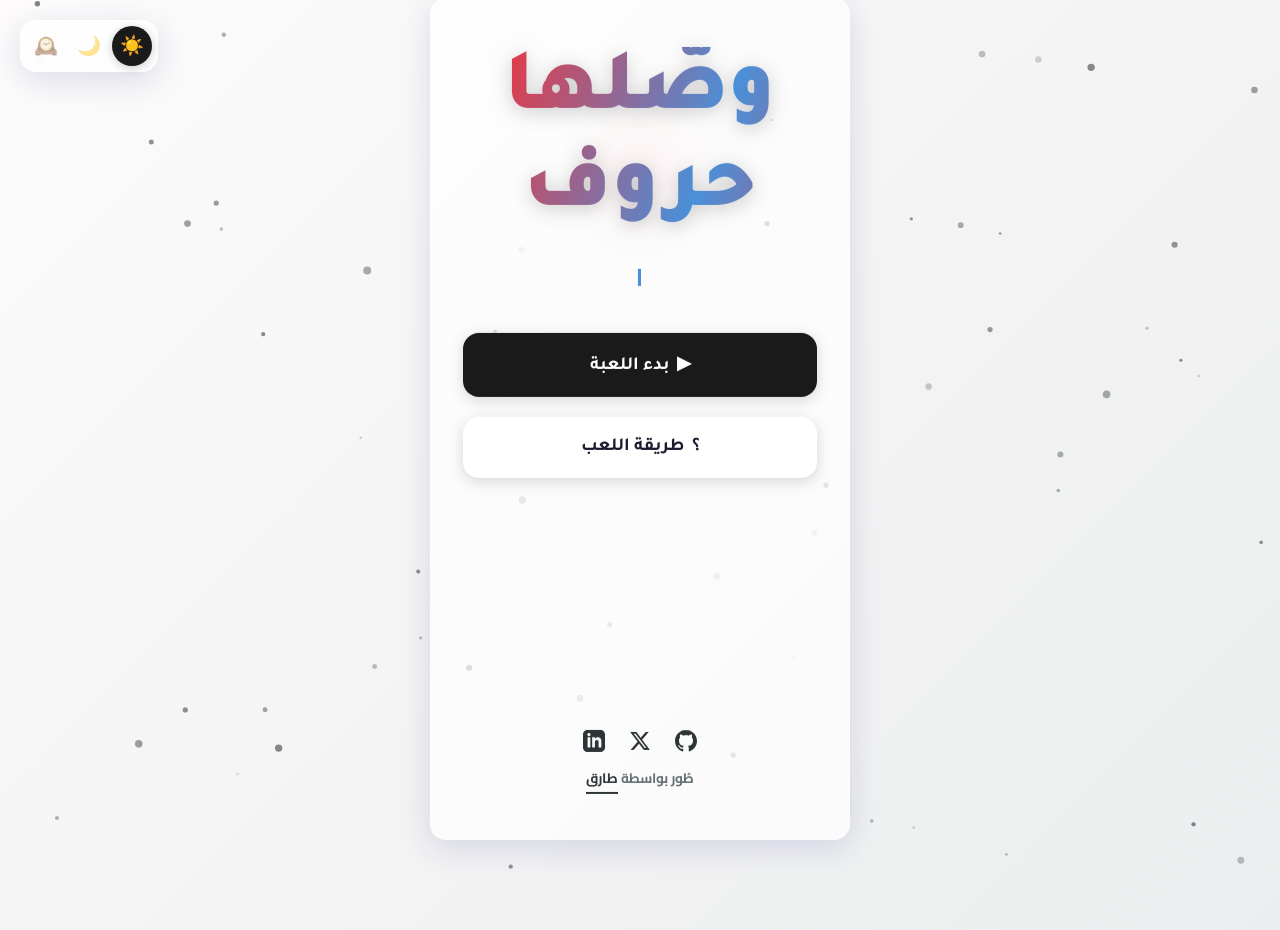
==== commit 3600da58: "اكتب وصف التعديل هنا" ====
--- a/index.html
+++ b/index.html
@@ -5,15 +5,15 @@
   <meta charset="UTF-8" />
   <meta name="viewport" content="width=device-width, initial-scale=1.0" />
   <meta name="description"
-    content="لعبة حروف التفاعلية - استمتع بتحدي أصدقائك في مسابقة ثقافية لغوية على شبكة سداسية. اختبر معلوماتك، وسيطر على اللوحة بذكائك!" />
-  <meta name="keywords" content="لعبة حروف, مسابقات ثقافية, لعبة لوحية سداسية, ألعاب عربية, تحدي حروف مجانية" />
-  <meta property="og:title" content="لعبة حروف - التحدي اللغوي الأكبر" />
-  <meta property="og:description" content="سيطر على الشبكة السداسية بذكائك اللغوي في لعبة حروف الممتعة." />
+    content="لعبة وصّلها حروف التفاعلية - استمتع بتحدي أصدقائك في مسابقة ثقافية لغوية على شبكة سداسية. اختبر معلوماتك، وسيطر على اللوحة بذكائك ووصلها من جهة لأخرى!" />
+  <meta name="keywords" content="وصّلها حروف, وصلها حروف, لعبة حروف, لعبة وصلها, مسابقات ثقافية, لعبة لوحية سداسية, ألعاب عربية, تحدي ثقافي مجاني" />
+  <meta property="og:title" content="لعبة وصّلها حروف - التحدي اللغوي الأكبر" />
+  <meta property="og:description" content="سيطر على الشبكة السداسية بذكائك اللغوي في لعبة وصّلها حروف الممتعة." />
   <meta property="og:image" content="https://tegnh.github.io/Horoof-Test_Game/favicon.png" />
   <meta name="twitter:card" content="summary_large_image" />
   <meta name="google-site-verification" content="0-ZQlxtu8PsYnFYbnDg7mthqCDe7MfzNjgMwHz2KnBo" />
 
-  <title>لعبة حروف - التحدي الثقافي</title>
+  <title>لعبة وصّلها حروف - التحدي الثقافي</title>
   <link rel="preconnect" href="https://fonts.googleapis.com" />
   <link rel="preconnect" href="https://fonts.gstatic.com" crossorigin />
   <link href="https://fonts.googleapis.com/css2?family=Cairo:wght@400;700;900&family=Tajawal:wght@700;900&display=swap"
@@ -38,7 +38,7 @@
   <div id="view-menu" class="view active">
     <div class="menu-wrap glass-panel">
       <div class="menu-logo-block">
-        <h1 class="logo-title" id="logo-title-anim" aria-label="لعبة حروف">
+        <h1 class="logo-title" id="logo-title-anim" aria-label="لعبة وصّلها حروف">
           <span class="logo-word-1"></span><br>
           <span class="logo-word-2"></span><span class="logo-cursor" id="logo-cursor">|</span>
         </h1>
@@ -54,10 +54,10 @@
       </nav>
 
       <div class="menu-deco" aria-hidden="true">
-        <span class="deco-hex deco-hex--1">ح</span>
-        <span class="deco-hex deco-hex--2">ر</span>
-        <span class="deco-hex deco-hex--3">و</span>
-        <span class="deco-hex deco-hex--4">ف</span>
+        <span class="deco-hex deco-hex--1">و</span>
+        <span class="deco-hex deco-hex--2">ص</span>
+        <span class="deco-hex deco-hex--3">ل</span>
+        <span class="deco-hex deco-hex--4">ها</span>
       </div>
 
       <footer class="menu-footer">
--- a/style.css
+++ b/style.css
@@ -1450,22 +1450,10 @@
     50%, 100% { opacity: 0; }
 }
 
-/* Shimmer sweep on logo after type finishes */
+/* Elegant slow horizontal shimmer for the title gradient */
 @keyframes logoShimmer {
     0% { background-position: 0% center; }
     100% { background-position: -200% center; }
-}
-
-/* Elegant ambient glow on the logo title */
-@keyframes logoPulse {
-    0%, 100% {
-        filter: drop-shadow(0 4px 10px rgba(0,0,0,0.15))
-                drop-shadow(0 0 2px rgba(255,255,255,0.1));
-    }
-    50% {
-        filter: drop-shadow(0 6px 15px rgba(0,0,0,0.2))
-                drop-shadow(0 0 12px rgba(255,255,255,0.4));
-    }
 }
 
 /* Staggered slide-up entrance for buttons */
@@ -1542,7 +1530,11 @@
 #logo-title-anim {
     opacity: 0;
     transition: opacity 0.4s ease, transform 0.4s ease;
-    transform: translateY(-10px) scale(0.95);
+    transform: translateY(-5px);
+}
+/* Keep it perfectly steady while typing */
+#logo-title-anim:not(.shimmer-active) {
+    animation: none;
 }
 
 /* Reveal state: typed and visible */
@@ -1565,7 +1557,8 @@
     -webkit-background-clip: text;
     -webkit-text-fill-color: transparent;
     background-clip: text;
-    animation: logoShimmer 6s linear infinite, logoPulse 4s ease-in-out infinite;
+    /* Beautiful elegant floating and slow color shimmer */
+    animation: logoFloat 4s ease-in-out infinite, logoShimmer 8s linear infinite;
 }
 
 /* Classic mode: no gradient text shimmer */
@@ -1575,7 +1568,7 @@
     -webkit-background-clip: initial;
     -webkit-text-fill-color: initial;
     background-clip: initial;
-    animation: logoPulse 3s ease-in-out infinite;
+    animation: logoFloat 4s ease-in-out infinite;
 }
 
 /* --- Logo sub tagline --- */
